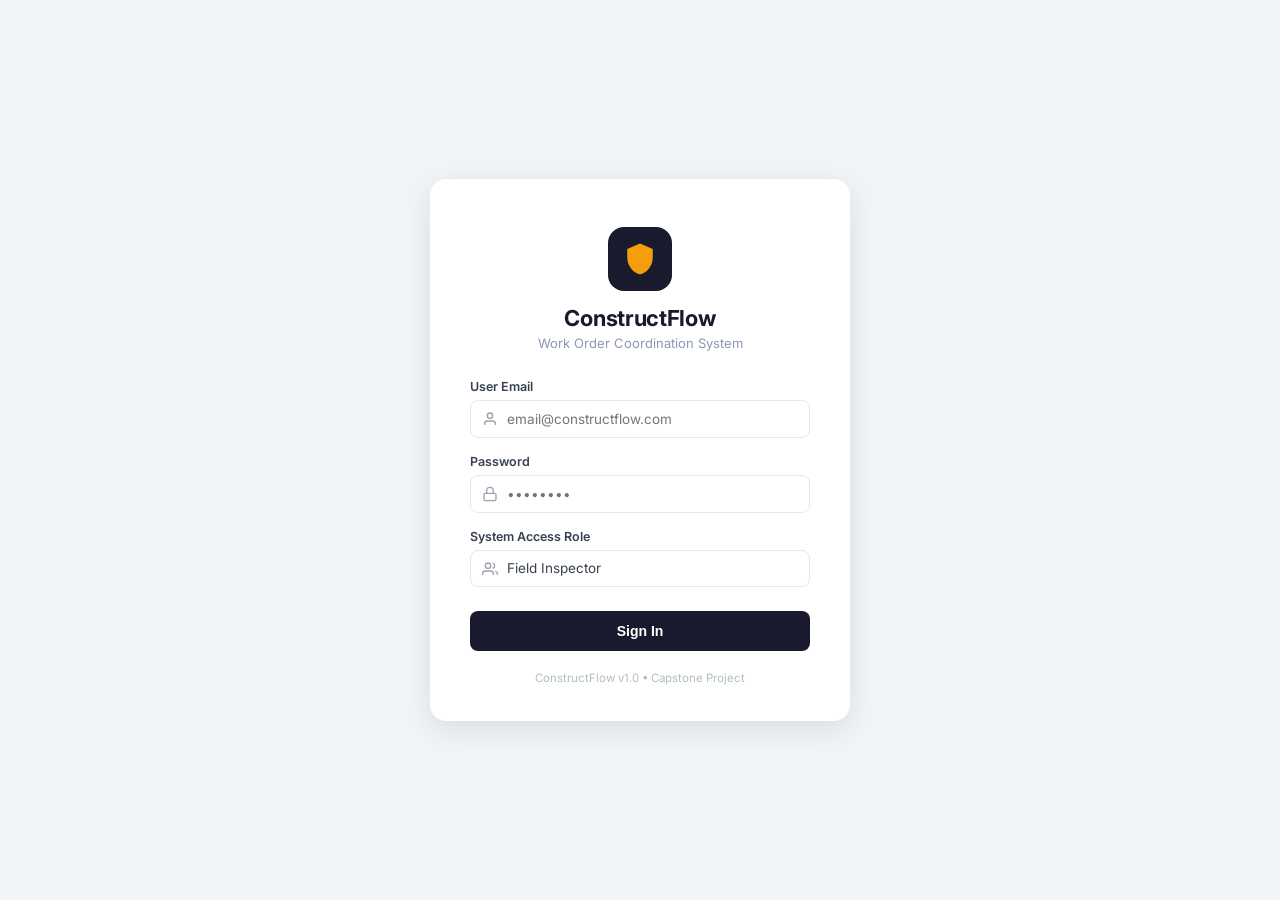
==== index.html @ ab13d6fd "Initial commit" ====
<!DOCTYPE html>
<html lang="en">
<head>
<meta charset="UTF-8"/>
<meta http-equiv="refresh" content="0; url=login.html"/>
<title>ConstructFlow</title>
</head>
<body>
<!-- index.html is kept only as an entry point (for the PWA start_url and
     the http://.../constructflow/ root URL) — the real app now lives in
     login.html, inspector.html, supervisor.html, fieldworker.html and
     admin.html. If the meta-refresh above doesn't fire, use this link: -->
<p><a href="login.html">Continue to ConstructFlow →</a></p>
</body>
</html>
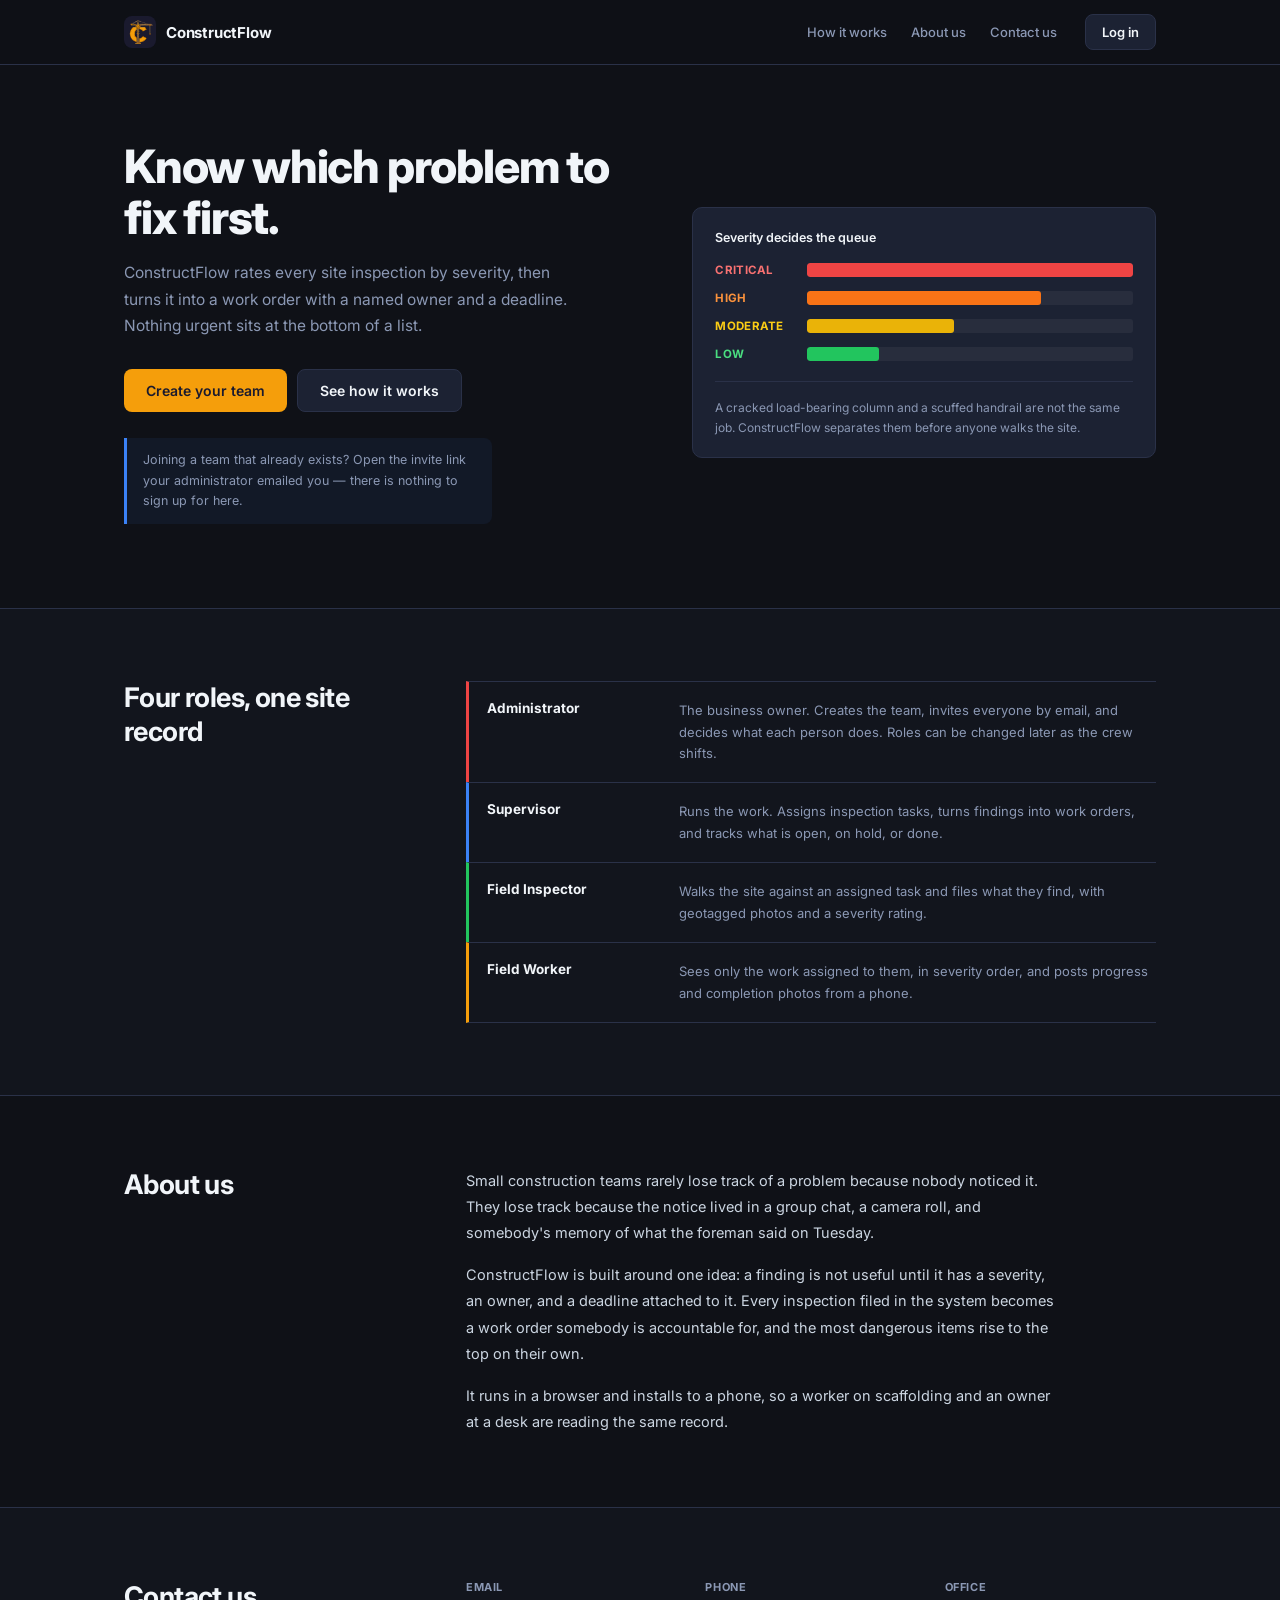
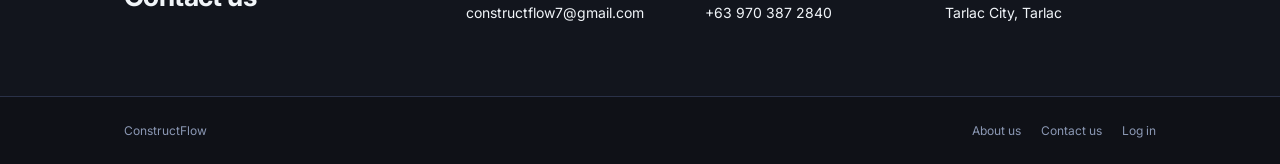
==== commit 0b1f21f8: "added teams, registration with email verification, invite system, security fixes, new landing page a" ====
--- a/index.html
+++ b/index.html
@@ -2,14 +2,302 @@
 <html lang="en">
 <head>
 <meta charset="UTF-8"/>
-<meta http-equiv="refresh" content="0; url=login.html"/>
-<title>ConstructFlow</title>
+<meta name="viewport" content="width=device-width,initial-scale=1.0"/>
+<meta name="theme-color" content="#f59e0b"/>
+<link rel="manifest" href="manifest.json"/>
+<title>ConstructFlow — Severity-Based Inspection &amp; Work Order Coordination</title>
+<meta name="description" content="ConstructFlow rates every site inspection by severity, then turns it into a work order with a named owner and a deadline. Built for small construction teams."/>
+<link href="https://fonts.googleapis.com/css2?family=Inter:wght@300;400;500;600;700;800&display=swap" rel="stylesheet"/>
+<link rel="stylesheet" href="style.css"/>
+<link rel="icon" type="image/x-icon" href="logo/favicon.ico"/>
+<link rel="icon" type="image/png" sizes="96x96" href="logo/favicon-96.png"/>
+<link rel="apple-touch-icon" sizes="180x180" href="logo/apple-touch-icon.png"/>
+
+<style>
+/* ═══════════════════════════════════════════════════════
+   LANDING PAGE
+   ═══════════════════════════════════════════════════════ */
+html,body{height:auto;min-height:100%}
+body.landing{overflow-y:auto;overflow-x:hidden}
+html{-webkit-text-size-adjust:100%}
+
+.lp-wrap{max-width:1080px;margin:0 auto;padding:0 24px}
+
+/* ─── NAV ─── */
+.lp-nav{
+  position:sticky;top:0;z-index:30;
+  background:rgba(15,17,23,.92);backdrop-filter:blur(10px);
+  border-bottom:1px solid var(--border);
+}
+.lp-nav .lp-wrap{display:flex;align-items:center;gap:28px;min-height:64px}
+.lp-brand{display:flex;align-items:center;gap:10px;margin-right:auto;text-decoration:none}
+.lp-brand .logo-badge{width:32px;height:32px}
+.lp-brand span{font-weight:700;font-size:15px;color:var(--text);letter-spacing:-.2px}
+.lp-links{display:flex;align-items:center;gap:24px}
+.lp-links a.lp-link{font-size:13px;font-weight:500;color:var(--muted);text-decoration:none;transition:color .15s}
+.lp-links a.lp-link:hover{color:var(--text)}
+.lp-nav .btn{text-decoration:none}
+
+/* ─── HERO ─── */
+.lp-hero{padding:76px 0 84px}
+.lp-hero .lp-wrap{display:grid;grid-template-columns:1.05fr .95fr;gap:56px;align-items:center}
+.lp-hero h1{
+  font-size:clamp(30px,4.4vw,46px);font-weight:800;color:var(--text);
+  line-height:1.1;letter-spacing:-1.2px;
+}
+.lp-hero .lp-lede{
+  font-size:15.5px;color:var(--muted);line-height:1.7;margin-top:18px;max-width:46ch;
+}
+.lp-cta{display:flex;flex-wrap:wrap;gap:10px;margin-top:30px}
+.lp-cta .btn{padding:12px 22px;font-size:14px;text-decoration:none}
+.lp-note{
+  margin-top:26px;padding:12px 16px;border-left:3px solid var(--blue);
+  background:rgba(59,130,246,.07);border-radius:0 8px 8px 0;
+  font-size:12.5px;color:var(--muted);line-height:1.65;max-width:46ch;
+}
+
+/* ─── SEVERITY LADDER ─── */
+.lp-ladder{background:var(--card);border:1px solid var(--border);border-radius:var(--radius);padding:22px 22px 20px}
+.lp-ladder-title{font-size:12.5px;font-weight:600;color:var(--text);margin-bottom:18px}
+.lp-rung{display:grid;grid-template-columns:78px 1fr;align-items:center;gap:14px;margin-bottom:14px}
+.lp-rung:last-of-type{margin-bottom:0}
+.lp-rung b{font-size:11.5px;font-weight:700;letter-spacing:.3px;text-transform:uppercase}
+.lp-track{height:14px;background:rgba(255,255,255,.05);border-radius:3px;overflow:hidden}
+.lp-fill{height:100%;border-radius:3px;transform-origin:left;animation:lp-grow .85s cubic-bezier(.2,.7,.3,1) both}
+.lp-r1 b{color:#f87171} .lp-r1 .lp-fill{background:var(--red);width:100%;animation-delay:.05s}
+.lp-r2 b{color:#fb923c} .lp-r2 .lp-fill{background:var(--orange);width:72%;animation-delay:.16s}
+.lp-r3 b{color:#facc15} .lp-r3 .lp-fill{background:var(--yellow);width:45%;animation-delay:.27s}
+.lp-r4 b{color:#4ade80} .lp-r4 .lp-fill{background:var(--green);width:22%;animation-delay:.38s}
+@keyframes lp-grow{from{transform:scaleX(0)}to{transform:scaleX(1)}}
+.lp-ladder-note{
+  margin-top:20px;padding-top:16px;border-top:1px solid var(--border);
+  font-size:12px;color:var(--muted);line-height:1.6;
+}
+@media(prefers-reduced-motion:reduce){.lp-fill{animation:none}}
+
+/* ─── SECTIONS ─── */
+.lp-band{padding:72px 0;border-top:1px solid var(--border)}
+.lp-band-alt{background:#12151d}
+.lp-band h2{font-size:clamp(21px,2.8vw,27px);font-weight:700;color:var(--text);letter-spacing:-.6px;line-height:1.25}
+.lp-two{display:grid;grid-template-columns:minmax(0,290px) minmax(0,1fr);gap:52px}
+
+/* ─── ROLES ───*/
+.lp-role{
+  display:grid;grid-template-columns:170px 1fr;gap:22px;
+  padding:18px 0 18px 18px;border-top:1px solid var(--border);border-left:3px solid transparent;
+}
+.lp-role:last-child{border-bottom:1px solid var(--border)}
+.lp-role h3{font-size:13.5px;font-weight:700;color:var(--text)}
+.lp-role p{font-size:13px;color:var(--muted);line-height:1.65;max-width:60ch}
+.lp-role-admin{border-left-color:var(--red)}
+.lp-role-sup{border-left-color:var(--blue)}
+.lp-role-insp{border-left-color:var(--green)}
+.lp-role-work{border-left-color:var(--amber)}
+
+/* ─── ABOUT / CONTACT ─── */
+.lp-prose p{font-size:14.5px;color:var(--label);line-height:1.8;margin-bottom:16px;max-width:66ch}
+.lp-prose p:last-child{margin-bottom:0}
+.lp-contact{display:grid;grid-template-columns:repeat(auto-fit,minmax(200px,1fr));gap:28px}
+.lp-contact h3{font-size:11px;font-weight:700;color:var(--muted);letter-spacing:.6px;text-transform:uppercase;margin-bottom:7px}
+.lp-contact a,.lp-contact p{font-size:14px;color:var(--text);text-decoration:none;line-height:1.65}
+.lp-contact a:hover{color:var(--amber)}
+
+/* ─── FOOTER ─── */
+.lp-foot{border-top:1px solid var(--border);padding:26px 0}
+.lp-foot .lp-wrap{display:flex;flex-wrap:wrap;gap:14px;align-items:center;justify-content:space-between}
+.lp-foot p{font-size:12px;color:var(--muted)}
+.lp-foot nav{display:flex;gap:20px}
+.lp-foot nav a{font-size:12px;color:var(--muted);text-decoration:none}
+.lp-foot nav a:hover{color:var(--text)}
+
+/* ─── RESPONSIVE ─── */
+@media(max-width:880px){
+  .lp-hero .lp-wrap{grid-template-columns:1fr;gap:44px}
+  .lp-two{grid-template-columns:1fr;gap:26px}
+  .lp-role{grid-template-columns:1fr;gap:6px}
+}
+@media(max-width:640px){
+  .lp-wrap{padding:0 18px}
+  .lp-hero{padding:40px 0 52px}
+  .lp-band{padding:50px 0}
+  .lp-nav .lp-wrap{flex-wrap:wrap;gap:10px;padding-top:11px}
+  .lp-links{order:3;width:100%;gap:0;justify-content:space-between;border-top:1px solid var(--border)}
+  .lp-links .lp-link{padding:11px 2px;font-size:12.5px}
+  .lp-cta .btn{width:100%;justify-content:center;padding:13px 20px}
+  .lp-ladder{padding:18px 16px 16px}
+  .lp-rung{grid-template-columns:62px 1fr;gap:11px}
+  .lp-rung b{font-size:10.5px}
+  .lp-role{padding-left:14px}
+  .lp-foot .lp-wrap{flex-direction:column;align-items:flex-start;gap:12px}
+}
+
+@media(max-width:380px){
+  .lp-wrap{padding:0 15px}
+  .lp-links .lp-link{font-size:11.5px}
+  .lp-brand span{font-size:14px}
+}
+</style>
 </head>
-<body>
-<!-- index.html is kept only as an entry point (for the PWA start_url and
-     the http://.../constructflow/ root URL) — the real app now lives in
-     login.html, inspector.html, supervisor.html, fieldworker.html and
-     admin.html. If the meta-refresh above doesn't fire, use this link: -->
-<p><a href="login.html">Continue to ConstructFlow →</a></p>
+<body class="landing">
+
+<!-- ═══ NAV ═══ -->
+<header class="lp-nav">
+  <div class="lp-wrap">
+    <a class="lp-brand" href="#top">
+      <div class="logo-badge"><img src="logo/logo.svg" alt="ConstructFlow"/></div>
+      <span>ConstructFlow</span>
+    </a>
+    <nav class="lp-links">
+      <a class="lp-link" href="#roles">How it works</a>
+      <a class="lp-link" href="#about">About us</a>
+      <a class="lp-link" href="#contact">Contact us</a>
+    </nav>
+    <a class="btn btn-dark" id="lp-auth" href="login.html">Log in</a>
+  </div>
+</header>
+
+<main id="top">
+
+  <!-- ═══ HERO ═══ -->
+  <section class="lp-hero">
+    <div class="lp-wrap">
+      <div>
+        <h1>Know which problem to fix first.</h1>
+        <p class="lp-lede">
+          ConstructFlow rates every site inspection by severity, then turns it into
+          a work order with a named owner and a deadline. Nothing urgent sits at the
+          bottom of a list.
+        </p>
+
+        <div class="lp-cta">
+          <a class="btn btn-amber" href="create-team.html">Create your team</a>
+          <a class="btn btn-dark" href="#roles">See how it works</a>
+        </div>
+        <p class="lp-note">
+          Joining a team that already exists? Open the invite link your
+          administrator emailed you — there is nothing to sign up for here.
+        </p>
+      </div>
+
+      <div class="lp-ladder" aria-label="The four severity levels">
+        <div class="lp-ladder-title">Severity decides the queue</div>
+
+        <div class="lp-rung lp-r1"><b>Critical</b><div class="lp-track"><div class="lp-fill"></div></div></div>
+        <div class="lp-rung lp-r2"><b>High</b><div class="lp-track"><div class="lp-fill"></div></div></div>
+        <div class="lp-rung lp-r3"><b>Moderate</b><div class="lp-track"><div class="lp-fill"></div></div></div>
+        <div class="lp-rung lp-r4"><b>Low</b><div class="lp-track"><div class="lp-fill"></div></div></div>
+
+        <p class="lp-ladder-note">
+          A cracked load-bearing column and a scuffed handrail are not the same job.
+          ConstructFlow separates them before anyone walks the site.
+        </p>
+      </div>
+    </div>
+  </section>
+
+  <!-- ═══ ROLES ═══ -->
+  <section class="lp-band lp-band-alt" id="roles">
+    <div class="lp-wrap lp-two">
+      <div><h2>Four roles, one site record</h2></div>
+      <div>
+        <div class="lp-role lp-role-admin">
+          <h3>Administrator</h3>
+          <p>The business owner. Creates the team, invites everyone by email, and decides what each person does. Roles can be changed later as the crew shifts.</p>
+        </div>
+        <div class="lp-role lp-role-sup">
+          <h3>Supervisor</h3>
+          <p>Runs the work. Assigns inspection tasks, turns findings into work orders, and tracks what is open, on hold, or done.</p>
+        </div>
+        <div class="lp-role lp-role-insp">
+          <h3>Field Inspector</h3>
+          <p>Walks the site against an assigned task and files what they find, with geotagged photos and a severity rating.</p>
+        </div>
+        <div class="lp-role lp-role-work">
+          <h3>Field Worker</h3>
+          <p>Sees only the work assigned to them, in severity order, and posts progress and completion photos from a phone.</p>
+        </div>
+      </div>
+    </div>
+  </section>
+
+  <!-- ═══ ABOUT ═══ -->
+  <section class="lp-band" id="about">
+    <div class="lp-wrap lp-two">
+      <div><h2>About us</h2></div>
+      <div class="lp-prose">
+        <p>
+          Small construction teams rarely lose track of a problem because nobody noticed it.
+          They lose track because the notice lived in a group chat, a camera roll, and
+          somebody's memory of what the foreman said on Tuesday.
+        </p>
+        <p>
+          ConstructFlow is built around one idea: a finding is not useful until it has a
+          severity, an owner, and a deadline attached to it. Every inspection filed in the
+          system becomes a work order somebody is accountable for, and the most dangerous
+          items rise to the top on their own.
+        </p>
+        <p>
+          It runs in a browser and installs to a phone, so a worker on scaffolding and an
+          owner at a desk are reading the same record.
+        </p>
+      </div>
+    </div>
+  </section>
+
+  <!-- ═══ CONTACT ═══ -->
+  <section class="lp-band lp-band-alt" id="contact">
+    <div class="lp-wrap lp-two">
+      <div><h2>Contact us</h2></div>
+      <div>
+        <div class="lp-contact">
+          <div>
+            <h3>Email</h3>
+            <a href="mailto:hello@constructflow.com">constructflow7@gmail.com</a>
+          </div>
+          <div>
+            <h3>Phone</h3>
+            <a href="tel:+639703872840">+63 970 387 2840</a>
+          </div>
+          <div>
+            <h3>Office</h3>
+            <p>Tarlac City, Tarlac</p>
+          </div>
+        </div>
+      </div>
+    </div>
+  </section>
+
+</main>
+
+<footer class="lp-foot">
+  <div class="lp-wrap">
+    <p>ConstructFlow
+    </p>
+    <nav>
+      <a href="#about">About us</a>
+      <a href="#contact">Contact us</a>
+      <a href="login.html">Log in</a>
+    </nav>
+  </div>
+</footer>
+
+<script>
+(async () => {
+  try{
+    const res = await fetch('api/auth.php?action=me', { credentials:'include' });
+    if(!res.ok) return;
+    const data = await res.json();
+    if(data && data.success){
+      const link = document.getElementById('lp-auth');
+      link.href        = 'team.html';
+      link.textContent = 'Go to dashboard';
+      link.className   = 'btn btn-amber';
+    }
+  }catch(e){ /* signed out, or offline */ }
+})();
+
+if('serviceWorker' in navigator) navigator.serviceWorker.register('sw.js').catch(()=>{});
+</script>
+
 </body>
 </html>
--- a/style.css
+++ b/style.css
@@ -0,0 +1,366 @@
+/* ═══════════════════════════════════════════════════════
+   ConstructFlow — Stylesheet
+   Shared across 
+   login.html, 
+   inspector.html, 
+   supervisor.html,
+   fieldworker.html 
+   and admin.html
+   ═══════════════════════════════════════════════════════ */
+
+*,*::before,*::after{box-sizing:border-box;margin:0;padding:0}
+:root{
+  --bg:#0f1117;--sidebar:#161b27;--card:#1c2233;--border:#2a3148;
+  --amber:#f59e0b;--amber-dk:#d97706;--blue:#3b82f6;--green:#22c55e;
+  --red:#ef4444;--orange:#f97316;--yellow:#eab308;
+  --text:#f1f5f9;--muted:#8b98b4;--label:#cbd5e1;
+  --radius:10px;--sidebar-w:230px;
+}
+html,body{height:100%;font-family:'Inter',sans-serif;background:var(--bg);color:var(--text);font-size:14px}
+
+/* SCREENS */
+.screen{display:none;height:100vh}
+.screen.active{display:flex}
+
+/* ═══ LOGIN ═══ */
+#login{background:#f1f4f8;align-items:center;justify-content:center;flex-direction:column}
+.login-box{background:#fff;border-radius:16px;padding:48px 40px 36px;width:100%;max-width:420px;box-shadow:0 8px 32px rgba(0,0,0,.10);display:flex;flex-direction:column;align-items:center}
+.login-icon{width:64px;height:64px;background:#1a1a2e;border-radius:16px;display:flex;align-items:center;justify-content:center;margin-bottom:14px}
+.login-icon svg{width:34px;height:34px}
+.login-title{font-size:22px;font-weight:700;color:#1a1a2e;letter-spacing:-.3px}
+.login-sub{font-size:13px;color:#8b98b4;margin-bottom:28px;margin-top:4px}
+.login-form{width:100%;display:flex;flex-direction:column;gap:16px}
+.login-group label{display:block;font-size:12.5px;font-weight:600;color:#374151;margin-bottom:6px}
+.input-wrap{position:relative}
+.input-wrap svg{position:absolute;left:12px;top:50%;transform:translateY(-50%);width:16px;height:16px;color:#9ca3af;pointer-events:none}
+.input-wrap input,.input-wrap select{width:100%;padding:10px 12px 10px 36px;border:1.5px solid #e5e7eb;border-radius:8px;font-size:13.5px;font-family:'Inter',sans-serif;color:#374151;background:#fff;outline:none;transition:border .2s;-webkit-appearance:none}
+.input-wrap input:focus,.input-wrap select:focus{border-color:#1a1a2e}
+.btn-login{margin-top:8px;padding:12px;background:#1a1a2e;color:#fff;border:none;border-radius:8px;font-size:14px;font-weight:600;cursor:pointer;transition:background .2s;width:100%}
+.btn-login:hover{background:#2d3561}
+.login-footer{margin-top:20px;font-size:11.5px;color:#b0bec5}
+.login-brand{display:flex;flex-direction:column;align-items:center;text-decoration:none;color:inherit}
+.login-brand:hover .login-title{color:var(--amber)}
+.login-home{color:#78909c;text-decoration:none;font-weight:600}
+.login-home:hover{color:var(--amber);text-decoration:underline}
+.login-err{color:#ef4444;font-size:12.5px;text-align:center;display:none;margin-top:-8px}
+
+/* ═══ DASHBOARD LAYOUT ═══ */
+.dash{display:flex;width:100%;height:100vh;overflow:hidden}
+.sidebar{width:var(--sidebar-w);min-width:var(--sidebar-w);background:var(--sidebar);display:flex;flex-direction:column;border-right:1px solid var(--border)}
+.sidebar-logo{padding:18px 16px 14px;display:flex;align-items:center;gap:10px;border-bottom:1px solid var(--border)}
+.logo-badge{width:34px;height:34px;border-radius:8px;background:#1a1a2e;display:flex;align-items:center;justify-content:center;flex-shrink:0;overflow:hidden}
+.logo-badge img{width:26px;height:26px;display:block}.logo-name{font-weight:700;font-size:13.5px;color:var(--text)}
+.sidebar-user{padding:14px 16px;display:flex;align-items:center;gap:10px;border-bottom:1px solid var(--border);cursor:pointer}
+.sidebar-user:hover{background:rgba(255,255,255,.03)}
+.avatar{width:32px;height:32px;border-radius:50%;display:flex;align-items:center;justify-content:center;font-weight:700;font-size:12px;flex-shrink:0}
+.av-amber{background:var(--amber);color:#1a1a2e}
+.av-blue{background:var(--blue);color:#fff}
+.av-green{background:var(--green);color:#fff}
+.av-red{background:var(--red);color:#fff}
+.user-info .uname{font-size:12.5px;font-weight:600;color:var(--text)}
+.user-info .urole{font-size:11px;color:var(--muted);text-transform:uppercase;letter-spacing:.5px}
+.sidebar-nav{flex:1;padding:12px 10px;display:flex;flex-direction:column;gap:2px}
+.nav-label{font-size:10px;color:var(--muted);font-weight:600;letter-spacing:1px;text-transform:uppercase;padding:8px 8px 4px}
+.nav-item{display:flex;align-items:center;gap:10px;padding:9px 10px;border-radius:8px;font-size:13px;font-weight:500;color:var(--muted);cursor:pointer;transition:all .15s}
+.nav-item:hover{background:var(--card);color:var(--text)}
+.nav-item.active{background:var(--amber);color:#1a1a2e;font-weight:600}
+.nav-item svg{width:16px;height:16px;flex-shrink:0}
+.sidebar-signout{padding:12px 10px;border-top:1px solid var(--border)}
+.btn-signout{display:flex;align-items:center;gap:8px;padding:9px 10px;border-radius:8px;width:100%;background:none;border:none;color:var(--muted);font-size:13px;font-weight:500;cursor:pointer;transition:all .15s;font-family:'Inter',sans-serif}
+.btn-signout:hover{background:rgba(239,68,68,.12);color:#ef4444}
+.btn-signout svg{width:16px;height:16px}
+
+/* MAIN */
+.main{flex:1;display:flex;flex-direction:column;overflow:hidden}
+.topbar{padding:14px 24px;display:flex;align-items:center;justify-content:space-between;border-bottom:1px solid var(--border);background:var(--bg);flex-shrink:0;gap:12px}
+.topbar-left{display:flex;align-items:center;gap:10px}
+.topbar-title{font-size:15px;font-weight:600;color:var(--text)}
+.topbar-teamdesc{font-size:11.5px;color:var(--muted);line-height:1.3;margin-top:1px;max-width:340px;overflow:hidden;text-overflow:ellipsis;white-space:nowrap}
+.topbar-user{display:flex;align-items:center;gap:10px;cursor:pointer}
+.topbar-user .uname{font-size:13px;font-weight:500;color:var(--text);text-align:right}
+.topbar-user .uemail{font-size:11px;color:var(--muted);text-align:right}
+.topbar-right{display:flex;align-items:center;gap:14px}
+.icon-btn{background:none;border:none;cursor:pointer;color:var(--muted);padding:6px;border-radius:8px;display:flex;transition:all .15s}
+.icon-btn:hover{background:var(--card);color:var(--text)}
+.icon-btn svg{width:19px;height:19px}
+.menu-wrap{position:relative}
+.menu{
+  display:none;position:absolute;top:calc(100% + 8px);right:0;z-index:50;
+  min-width:170px;background:var(--card);border:1px solid var(--border);
+  border-radius:10px;padding:6px;box-shadow:0 10px 30px rgba(0,0,0,.45);
+}
+.menu.open{display:block}
+.menu-item{
+  display:block;width:100%;text-align:left;background:none;border:none;
+  cursor:pointer;color:var(--text);font-size:13px;font-family:inherit;
+  padding:9px 11px;border-radius:7px;
+}
+.menu-item:hover{background:var(--bg);color:var(--amber)}
+.content{flex:1;overflow-y:auto;padding:24px}
+
+/* VIEW SWITCHER */
+.view{display:none}
+.view.active{display:block}
+
+/* PAGE HEADER */
+.page-header{display:flex;align-items:flex-start;justify-content:space-between;margin-bottom:24px;gap:16px;flex-wrap:wrap}
+.view-header{display:flex;align-items:flex-start;justify-content:space-between;margin-bottom:16px;gap:16px;flex-wrap:wrap}
+.page-header h1{font-size:20px;font-weight:700;color:var(--text);letter-spacing:-.3px}
+.page-header p{font-size:12.5px;color:var(--muted);margin-top:3px}
+.ph-actions{display:flex;gap:8px;flex-wrap:wrap}
+
+/* BUTTONS */
+.btn{display:inline-flex;align-items:center;gap:6px;padding:9px 16px;border-radius:8px;border:none;font-size:13px;font-weight:600;cursor:pointer;transition:all .15s;font-family:'Inter',sans-serif}
+.btn svg{width:15px;height:15px;flex-shrink:0}
+.btn-amber{background:var(--amber);color:#1a1a2e}
+.btn-amber:hover{background:var(--amber-dk)}
+.btn-dark{background:var(--card);color:var(--text);border:1px solid var(--border)}
+.btn-dark:hover{background:var(--border)}
+.btn-danger{background:rgba(239,68,68,.12);color:#f87171;border:1px solid rgba(239,68,68,.2)}
+.btn-danger:hover{background:rgba(239,68,68,.2)}
+.btn-sm{padding:6px 12px;font-size:12px}
+
+/* STATS */
+.stats-grid{display:grid;grid-template-columns:repeat(auto-fit,minmax(160px,1fr));gap:14px;margin-bottom:24px}
+.stat-card{background:var(--card);border:1px solid var(--border);border-radius:var(--radius);padding:16px 18px}
+.stat-label{font-size:10.5px;color:var(--muted);font-weight:600;text-transform:uppercase;letter-spacing:.6px;margin-bottom:8px}
+.stat-value{font-size:28px;font-weight:700;color:var(--text);letter-spacing:-1px;line-height:1}
+.stat-value.amber{color:var(--amber)}
+.stat-value.green{color:var(--green)}
+.stat-value.red{color:var(--red)}
+.stat-value.blue{color:var(--blue)}
+
+/* SECTION */
+.section-header{display:flex;align-items:center;justify-content:space-between;margin-bottom:14px}
+.section-title{font-size:14px;font-weight:600;color:var(--text);display:flex;align-items:center;gap:8px}
+.section-title svg{width:15px;height:15px;color:var(--amber)}
+
+/* TABLE */
+.table-wrap{background:var(--card);border:1px solid var(--border);border-radius:var(--radius);overflow:auto}
+table{width:100%;border-collapse:collapse;min-width:600px}
+thead th{padding:10px 14px;text-align:left;font-size:10.5px;font-weight:600;color:var(--muted);text-transform:uppercase;letter-spacing:.5px;border-bottom:1px solid var(--border);white-space:nowrap}
+tbody tr{border-bottom:1px solid var(--border);transition:background .1s}
+tbody tr:last-child{border-bottom:none}
+tbody tr:hover{background:rgba(255,255,255,.02)}
+tbody td{padding:11px 14px;font-size:13px;color:var(--label)}
+td.id{color:var(--muted);font-size:12px;font-weight:500}
+td.issue{font-weight:500;color:var(--text)}
+
+/* BADGES */
+.badge{display:inline-block;padding:3px 9px;border-radius:20px;font-size:10.5px;font-weight:700;text-transform:uppercase;letter-spacing:.4px;white-space:nowrap}
+.badge-critical{background:rgba(239,68,68,.15);color:#f87171}
+.badge-high{background:rgba(249,115,22,.15);color:#fb923c}
+.badge-moderate{background:rgba(234,179,8,.15);color:#facc15}
+.badge-low{background:rgba(34,197,94,.15);color:#4ade80}
+.badge-pending{background:rgba(139,152,180,.12);color:var(--muted)}
+.badge-assigned{background:rgba(59,130,246,.12);color:#60a5fa}
+.badge-inprogress{background:rgba(245,158,11,.12);color:var(--amber)}
+.badge-completed{background:rgba(34,197,94,.12);color:#4ade80}
+
+.status{display:flex;align-items:center;gap:5px;font-size:12.5px;font-weight:500;white-space:nowrap}
+.dot{width:7px;height:7px;border-radius:50%;flex-shrink:0}
+.dot-green{background:var(--green)}
+.dot-amber{background:var(--amber)}
+.dot-blue{background:var(--blue)}
+.action-link{color:var(--amber);font-size:12px;font-weight:600;cursor:pointer;text-transform:uppercase;letter-spacing:.3px;background:none;border:none;font-family:'Inter',sans-serif;padding:0}
+.action-link:hover{text-decoration:underline}
+
+/* TWO-COL */
+.two-col{display:grid;grid-template-columns:1fr 320px;gap:16px}
+
+/* DARK CARD */
+
+/* REPORT CARD (supervisor) */
+.report-card{background:var(--card);border:1px solid var(--border);border-radius:var(--radius);padding:16px 18px;margin-bottom:12px}
+.report-card-top{display:flex;align-items:center;justify-content:space-between;margin-bottom:8px}
+.report-card-meta{display:flex;align-items:center;gap:8px}
+.report-card h4{font-size:14px;font-weight:700;color:var(--text);margin:8px 0 6px;letter-spacing:-.1px}
+.report-card p{font-size:12.5px;color:var(--muted);line-height:1.5}
+.report-card-footer{display:flex;align-items:center;justify-content:space-between;margin-top:12px;flex-wrap:wrap;gap:8px}
+.report-card-loc{display:flex;align-items:center;gap:5px;font-size:12px;color:var(--muted)}
+.report-card-loc svg{width:13px;height:13px}
+.report-time{font-size:11.5px;color:var(--muted)}
+.btn-assign{display:inline-flex;align-items:center;gap:5px;padding:6px 14px;border-radius:6px;background:rgba(245,158,11,.1);color:var(--amber);border:1px solid rgba(245,158,11,.25);font-size:12px;font-weight:600;cursor:pointer;transition:all .15s;font-family:'Inter',sans-serif}
+.btn-assign:hover{background:rgba(245,158,11,.2)}
+.btn-assign:disabled{opacity:.4;cursor:not-allowed}
+
+/* WIDGET */
+.widget{background:var(--card);border:1px solid var(--border);border-radius:var(--radius);padding:16px 18px;margin-bottom:14px}
+.widget-header{display:flex;align-items:center;justify-content:space-between;margin-bottom:14px}
+.widget-title{font-size:13px;font-weight:600;color:var(--text)}
+.wo-list{display:flex;flex-direction:column;gap:8px}
+.wo-row{display:flex;align-items:center;justify-content:space-between;font-size:13px;color:var(--label)}
+.wo-row .count{font-weight:700;color:var(--text)}
+
+/* QUEUE CARD (field worker) */
+.queue-card{background:var(--card);border:1px solid var(--border);border-radius:var(--radius);padding:16px 18px;margin-bottom:10px;border-left:3px solid var(--amber)}
+.queue-card.done{border-left-color:var(--green);opacity:.8}
+.queue-card-top{display:flex;align-items:center;gap:8px;margin-bottom:8px}
+.queue-card h4{font-size:13.5px;font-weight:700;color:var(--text);margin:6px 0 4px}
+.queue-card p{font-size:12.5px;color:var(--muted)}
+.queue-card-foot{display:flex;align-items:center;justify-content:space-between;margin-top:12px;flex-wrap:wrap;gap:8px}
+
+/* TASK PANEL */
+
+/* ADMIN */
+.chip{display:inline-block;padding:3px 9px;border-radius:4px;font-size:10.5px;font-weight:700;letter-spacing:.3px;line-height:1.5;white-space:nowrap}
+.chip-admin{background:rgba(239,68,68,.12);color:#f87171}
+.chip-sup{background:rgba(59,130,246,.12);color:#60a5fa}
+.chip-insp{background:rgba(34,197,94,.12);color:#4ade80}
+.chip-worker{background:rgba(234,179,8,.12);color:#facc15}
+.event-row{padding:10px 0;border-bottom:1px solid var(--border);display:flex;justify-content:space-between}
+.event-row:last-child{border-bottom:none}
+.event-name{font-size:13px;font-weight:600;color:var(--text)}
+.event-by{font-size:11.5px;color:var(--muted)}
+.event-time{font-size:11.5px;color:var(--muted);white-space:nowrap}
+
+/* FILTER BUTTONS */
+.reports-filter{display:flex;gap:8px;flex-wrap:wrap;margin-bottom:16px}
+.filter-btn{padding:6px 14px;border-radius:20px;border:1px solid var(--border);background:var(--card);color:var(--muted);font-size:12px;font-weight:500;cursor:pointer;transition:all .15s;font-family:'Inter',sans-serif}
+.filter-btn:hover{color:var(--text)}
+.filter-btn.active{background:var(--amber);color:#1a1a2e;border-color:var(--amber);font-weight:600}
+
+/* NOTICE BOX*/
+.notice-box{
+  background:rgba(245,158,11,.10);
+  border:1px solid rgba(245,158,11,.28);
+  border-radius:8px;padding:11px 14px;margin-bottom:14px;
+  font-size:12.5px;line-height:1.55;color:#fcd34d;
+}
+
+/* EMPTY STATE */
+.empty-state{padding:48px 24px;text-align:center;color:var(--muted)}
+.empty-state svg{width:40px;height:40px;margin-bottom:12px;opacity:.4}
+.empty-state p{font-size:13px}
+
+/* ═══ OVERLAY / MODAL ═══ */
+.overlay{display:none;position:fixed;inset:0;background:rgba(0,0,0,.65);z-index:400;align-items:center;justify-content:center;padding:20px}
+.overlay.open{display:flex}
+.modal{background:var(--card);border:1px solid var(--border);border-radius:14px;width:100%;max-width:520px;max-height:90vh;display:flex;flex-direction:column;overflow:hidden}
+.modal-lg{max-width:680px}
+.modal-sm{max-width:400px}
+.modal-header{padding:20px 24px 16px;border-bottom:1px solid var(--border);display:flex;align-items:center;justify-content:space-between;flex-shrink:0}
+.modal-header h2{font-size:16px;font-weight:700;color:var(--text)}
+.modal-header p{font-size:12px;color:var(--muted);margin-top:3px}
+.btn-close{background:none;border:none;color:var(--muted);cursor:pointer;padding:4px;border-radius:6px;line-height:1;font-size:20px}
+.btn-close:hover{color:var(--text);background:var(--border)}
+.modal-body{padding:24px;overflow-y:auto;flex:1}
+.modal-footer{padding:16px 24px;border-top:1px solid var(--border);display:flex;gap:10px;justify-content:flex-end;flex-shrink:0}
+
+/* FORM */
+.form-group{margin-bottom:18px}
+.form-group label{display:block;font-size:12.5px;font-weight:600;color:var(--label);margin-bottom:7px}
+.form-group label span{color:var(--red)}
+.form-control{width:100%;padding:10px 14px;background:var(--bg);border:1.5px solid var(--border);border-radius:8px;color:var(--text);font-size:13.5px;font-family:'Inter',sans-serif;outline:none;transition:border .2s}
+.form-control:focus{border-color:var(--amber)}
+.form-control::placeholder{color:var(--muted)}
+textarea.form-control{resize:vertical;min-height:90px}
+select.form-control{-webkit-appearance:none;cursor:pointer}
+.form-row{display:grid;grid-template-columns:1fr 1fr;gap:14px}
+.form-hint{font-size:11.5px;color:var(--muted);margin-top:5px}
+.gps-row{display:flex;gap:8px;align-items:flex-end}
+.gps-row .form-control{flex:1}
+.photo-upload{border:2px dashed var(--border);border-radius:8px;padding:20px;text-align:center;cursor:pointer;transition:border .2s;position:relative}
+.photo-upload:hover{border-color:var(--amber)}
+.photo-upload input{position:absolute;inset:0;opacity:0;cursor:pointer;width:100%;height:100%}
+.photo-upload svg{width:28px;height:28px;color:var(--muted);margin-bottom:8px}
+.photo-upload p{font-size:12.5px;color:var(--muted)}
+.photo-preview{display:flex;gap:8px;flex-wrap:wrap;margin-top:10px}
+.photo-preview img{width:64px;height:64px;border-radius:6px;object-fit:cover;border:1px solid var(--border)}
+.photo-thumb-wrap{position:relative;display:inline-block}
+.photo-thumb-wrap img{width:64px;height:64px;border-radius:6px;object-fit:cover;border:1px solid var(--border);display:block;cursor:pointer}
+.photo-thumb-wrap button{position:absolute;top:-6px;right:-6px;width:18px;height:18px;border-radius:50%;background:var(--red);color:#fff;border:none;cursor:pointer;font-size:12px;line-height:1;display:flex;align-items:center;justify-content:center;padding:0}
+
+.photo-view-thumb{width:64px;height:64px;border-radius:6px;object-fit:cover;border:1px solid var(--border);cursor:pointer;transition:opacity .15s}
+.photo-view-thumb:hover{opacity:.8}
+
+.lightbox-overlay{display:none;position:fixed;inset:0;background:rgba(0,0,0,.9);z-index:500;align-items:center;justify-content:center}
+.lightbox-overlay.open{display:flex}
+.lightbox-close{position:absolute;top:16px;right:20px;width:36px;height:36px;border-radius:50%;background:rgba(255,255,255,.1);color:#fff;border:none;cursor:pointer;font-size:20px;display:flex;align-items:center;justify-content:center;z-index:2}
+.lightbox-counter{position:absolute;top:22px;left:20px;color:#fff;font-size:13px;font-weight:600;background:rgba(255,255,255,.1);padding:4px 10px;border-radius:12px}
+.lightbox-track{display:flex;width:100%;height:100%;transition:transform .3s ease;touch-action:pan-y}
+.lightbox-slide{flex:0 0 100%;display:flex;align-items:center;justify-content:center;padding:0 60px}
+.lightbox-slide img{max-width:100%;max-height:85vh;border-radius:8px;object-fit:contain;user-select:none;-webkit-user-drag:none}
+.lightbox-arrow{position:absolute;top:50%;transform:translateY(-50%);width:44px;height:44px;border-radius:50%;background:rgba(255,255,255,.12);color:#fff;border:none;cursor:pointer;font-size:20px;display:flex;align-items:center;justify-content:center;z-index:2}
+.lightbox-arrow:hover{background:rgba(255,255,255,.22)}
+.lightbox-arrow.prev{left:16px}
+.lightbox-arrow.next{right:16px}
+
+@media(max-width:640px){
+  .lightbox-slide{padding:0 12px}
+  .lightbox-arrow{width:38px;height:38px}
+}
+
+@media(min-width:641px) and (max-width:1024px){
+  .sidebar{width:210px;min-width:210px}
+  .content{padding:18px}
+  .two-col{grid-template-columns:1fr}
+  .stats-grid{grid-template-columns:repeat(2,1fr)}
+  .topbar{padding:12px 18px}
+  .topbar-teamdesc{max-width:180px}
+  .topbar-user .uemail{display:none}
+}
+.detail-row{display:flex;justify-content:space-between;align-items:flex-start;padding:10px 0;border-bottom:1px solid var(--border)}
+.detail-row:last-child{border-bottom:none}
+.detail-label{font-size:12px;color:var(--muted);font-weight:500;flex-shrink:0;width:130px}
+.detail-value{font-size:13px;color:var(--text);font-weight:500;text-align:right;flex:1}
+
+/* TOAST */
+.toast-container{position:fixed;bottom:24px;right:24px;z-index:999;display:flex;flex-direction:column;gap:8px}
+.toast{display:flex;align-items:center;gap:10px;padding:12px 16px;border-radius:10px;font-size:13px;font-weight:500;color:#fff;min-width:280px;box-shadow:0 4px 16px rgba(0,0,0,.3);animation:slideIn .25s ease;border:1px solid rgba(255,255,255,.1)}
+.toast-success{background:#166534}
+.toast-error{background:#7f1d1d}
+.toast-info{background:#1e3a5f}
+.toast svg{width:16px;height:16px;flex-shrink:0}
+@keyframes slideIn{from{transform:translateX(40px);opacity:0}to{transform:translateX(0);opacity:1}}
+
+/* HAMBURGER */
+.hamburger{display:none;background:none;border:none;cursor:pointer;padding:4px;color:var(--text)}
+.hamburger svg{width:22px;height:22px}
+.sidebar-overlay{display:none;position:fixed;inset:0;background:rgba(0,0,0,.55);z-index:299}
+.sidebar-overlay.open{display:block}
+
+/* MOBILE */
+.mobile-card-list{display:none}
+.m-card{background:var(--card);border:1px solid var(--border);border-radius:var(--radius);padding:14px 16px;margin-bottom:10px}
+.m-card-top{display:flex;justify-content:space-between;align-items:flex-start;margin-bottom:8px}
+.m-card-title{font-size:13.5px;font-weight:600;color:var(--text)}
+.m-card-id{font-size:11.5px;color:var(--muted);font-weight:500;margin-top:2px}
+.m-card-loc{font-size:12px;color:var(--muted);margin-bottom:10px}
+.m-card-footer{display:flex;justify-content:space-between;align-items:center;flex-wrap:wrap;gap:8px}
+
+@media(max-width:640px){
+  #login{align-items:stretch;justify-content:stretch;padding:0;background:#fff}
+  .login-box{max-width:100%;width:100%;min-height:100vh;border-radius:0;padding:48px 28px 40px;justify-content:center;box-shadow:none}
+  .hamburger{display:flex;align-items:center;justify-content:center}
+  .sidebar{position:fixed;left:-100%;top:0;bottom:0;z-index:300;width:260px;min-width:0;transition:left .25s ease;box-shadow:4px 0 24px rgba(0,0,0,.4)}
+  .sidebar.open{left:0}
+  .sidebar-overlay.open{display:block}
+  .topbar-user .uname,.topbar-user .uemail{display:none}
+  .topbar{padding:12px 16px}
+  .content{padding:16px}
+  .stats-grid{grid-template-columns:repeat(2,1fr);gap:10px}
+  .stat-value{font-size:22px}
+  .page-header{flex-direction:column;align-items:flex-start;gap:10px;margin-bottom:18px}
+  .ph-actions{width:100%}
+  .table-wrap table{display:none}
+  .mobile-card-list{display:block}
+  .two-col{grid-template-columns:1fr}
+  .overlay{padding:0;align-items:flex-end}
+  .modal,.modal-sm,.modal-lg{max-width:100%;width:100%;border-radius:18px 18px 0 0;max-height:92vh}
+  .modal-body{padding:16px}
+  .modal-header{padding:16px 16px 12px}
+  .modal-footer{padding:12px 16px;gap:8px}
+  .modal-footer .btn{flex:1;justify-content:center}
+  .form-row{grid-template-columns:1fr}
+  .reports-filter{gap:6px}
+  .filter-btn{padding:5px 10px;font-size:11.5px}
+  .toast-container{bottom:16px;right:12px;left:12px}
+  .toast{min-width:0;width:100%}
+}
+@media(min-width:641px){
+  .mobile-card-list{display:none!important}
+  .table-wrap table{display:table!important}
+  .sidebar{position:relative;left:0!important}
+  .hamburger{display:none!important}
+}
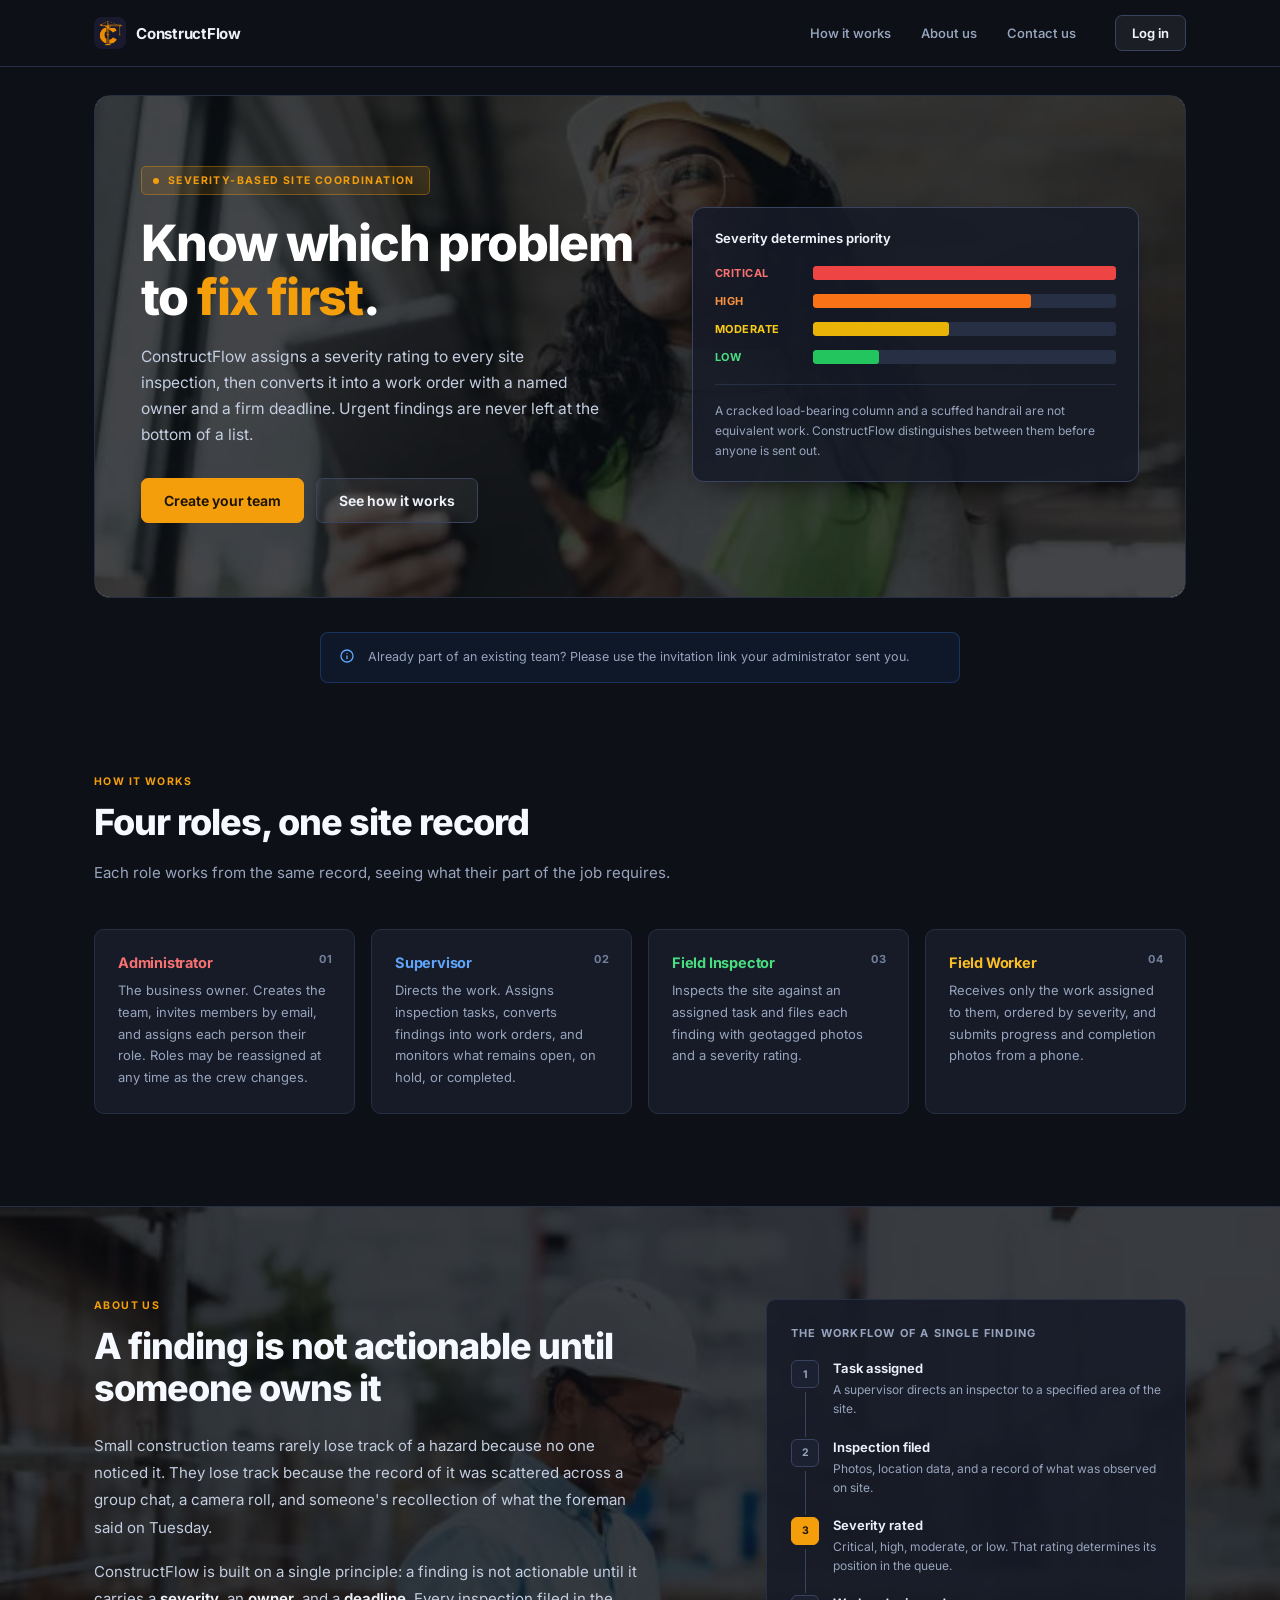
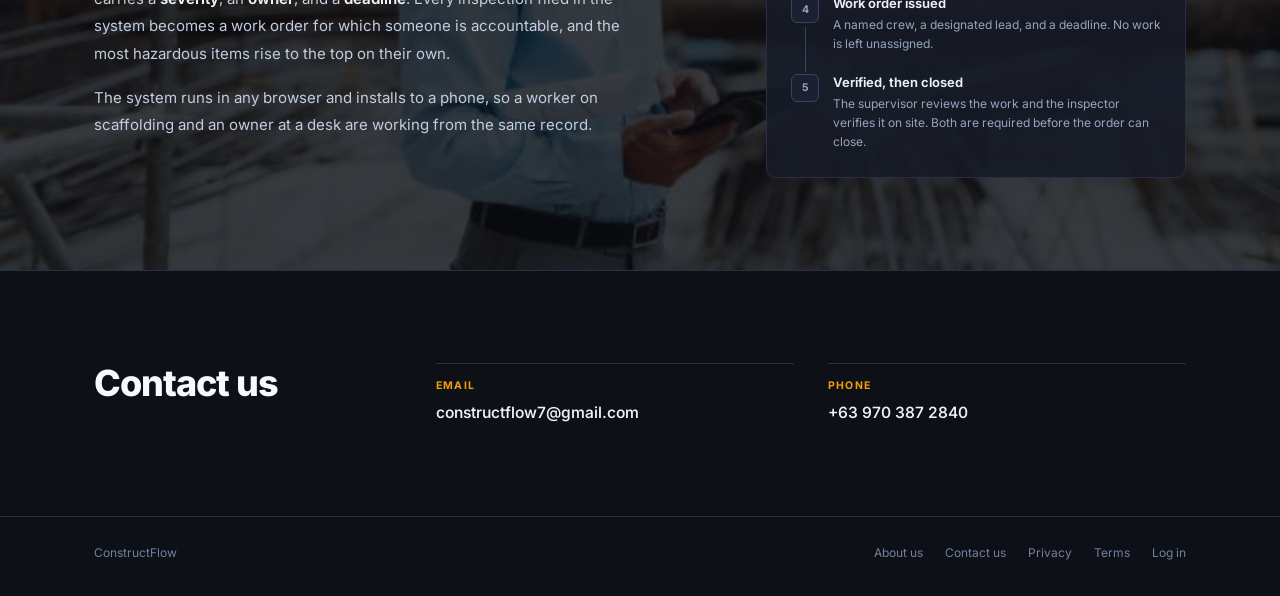
==== commit 95cf679c: "Redesign dashboards and fix system check issues" ====
--- a/index.html
+++ b/index.html
@@ -6,134 +6,333 @@
 <meta name="theme-color" content="#f59e0b"/>
 <link rel="manifest" href="manifest.json"/>
 <title>ConstructFlow — Severity-Based Inspection &amp; Work Order Coordination</title>
-<meta name="description" content="ConstructFlow rates every site inspection by severity, then turns it into a work order with a named owner and a deadline. Built for small construction teams."/>
-<link href="https://fonts.googleapis.com/css2?family=Inter:wght@300;400;500;600;700;800&display=swap" rel="stylesheet"/>
+<meta name="description" content="ConstructFlow assigns a severity rating to every site inspection, then converts it into a work order with a named owner and a firm deadline. Built for small construction teams."/>
 <link rel="stylesheet" href="style.css"/>
 <link rel="icon" type="image/x-icon" href="logo/favicon.ico"/>
 <link rel="icon" type="image/png" sizes="96x96" href="logo/favicon-96.png"/>
 <link rel="apple-touch-icon" sizes="180x180" href="logo/apple-touch-icon.png"/>
+<link rel="preload" as="image" href="img/hero-inspector.webp"/>
 
 <style>
 /* ═══════════════════════════════════════════════════════
    LANDING PAGE
+   Flat surfaces throughout. Every colour here is a single
+   solid value: no gradient fills, no inset top highlights,
+   no blurred glows. Depth comes from three things only —
+   a solid border, a flat drop shadow, and the photographs.
    ═══════════════════════════════════════════════════════ */
-html,body{height:auto;min-height:100%}
-body.landing{overflow-y:auto;overflow-x:hidden}
-html{-webkit-text-size-adjust:100%}
-
-.lp-wrap{max-width:1080px;margin:0 auto;padding:0 24px}
+.landing{
+  --lp-bg:#0d1016;
+  --lp-surf:#161b27;        /* every card, one flat value */
+  --lp-surf-2:#1b2130;      /* one step lighter, for bars and headers */
+  --lp-line:#272f44;
+  --lp-line-lit:#39435f;
+  --lp-dim:#97a4bd;
+  --lp-dim-2:#73819c;
+  --lp-acc:#f59e0b;
+  --lp-acc-dk:#d97706;
+  --lp-ink:#1b1302;         /* text that sits on amber */
+  --lp-sh:0 14px 30px -16px rgba(0,0,0,.8);
+}
+
+/* style.css pins html and body to the viewport height for the
+   dashboard shell. A scrolling document needs that released. */
+html{height:auto;background:var(--lp-bg);-webkit-text-size-adjust:100%}
+body.landing{
+  height:auto;min-height:100%;
+  background:var(--lp-bg);
+  overflow-x:hidden;color:#eef2f8;
+}
+
+.lp-wrap{max-width:1140px;margin:0 auto;padding:0 24px}
 
 /* ─── NAV ─── */
 .lp-nav{
-  position:sticky;top:0;z-index:30;
-  background:rgba(15,17,23,.92);backdrop-filter:blur(10px);
-  border-bottom:1px solid var(--border);
-}
-.lp-nav .lp-wrap{display:flex;align-items:center;gap:28px;min-height:64px}
+  position:sticky;top:0;z-index:40;
+  background:var(--lp-bg);
+  border-bottom:1px solid var(--lp-line);
+}
+.lp-nav .lp-wrap{display:flex;align-items:center;gap:26px;min-height:66px}
 .lp-brand{display:flex;align-items:center;gap:10px;margin-right:auto;text-decoration:none}
-.lp-brand .logo-badge{width:32px;height:32px}
-.lp-brand span{font-weight:700;font-size:15px;color:var(--text);letter-spacing:-.2px}
-.lp-links{display:flex;align-items:center;gap:24px}
-.lp-links a.lp-link{font-size:13px;font-weight:500;color:var(--muted);text-decoration:none;transition:color .15s}
-.lp-links a.lp-link:hover{color:var(--text)}
-.lp-nav .btn{text-decoration:none}
+.lp-brand .logo-badge{width:32px;height:32px;border-radius:8px}
+.lp-brand span{font-weight:700;font-size:15px;color:#eef2f8;letter-spacing:-.25px}
+.lp-links{display:flex;align-items:center;gap:4px}
+.lp-links a.lp-link{
+  font-size:13px;font-weight:550;color:var(--lp-dim);text-decoration:none;
+  padding:8px 13px;border-radius:6px;transition:color .15s,background .15s;
+}
+.lp-links a.lp-link:hover{color:#eef2f8;background:var(--lp-surf-2)}
+
+/* ─── BUTTONS ─── */
+/* Plain flat rectangles. No arrow block, no inner highlight — the fill
+   and the border are the whole treatment. */
+.lp-btn{
+  display:inline-flex;align-items:center;justify-content:center;
+  padding:13px 22px;border-radius:7px;
+  font-size:14px;font-weight:650;text-decoration:none;white-space:nowrap;
+  font-family:'Inter',sans-serif;cursor:pointer;
+  border:1px solid transparent;
+  transition:background .15s,border-color .15s;
+}
+.lp-btn-accent{background:var(--lp-acc);color:var(--lp-ink);border-color:var(--lp-acc)}
+.lp-btn-accent:hover{background:var(--lp-acc-dk);border-color:var(--lp-acc-dk)}
+.lp-btn-ghost{background:rgba(255,255,255,.06);color:#eef2f8;border-color:var(--lp-line-lit)}
+.lp-btn-ghost:hover{background:rgba(255,255,255,.1);border-color:#4a5572}
+.lp-btn-sm{padding:9px 16px;font-size:13px}
 
 /* ─── HERO ─── */
-.lp-hero{padding:76px 0 84px}
-.lp-hero .lp-wrap{display:grid;grid-template-columns:1.05fr .95fr;gap:56px;align-items:center}
-.lp-hero h1{
-  font-size:clamp(30px,4.4vw,46px);font-weight:800;color:var(--text);
-  line-height:1.1;letter-spacing:-1.2px;
-}
-.lp-hero .lp-lede{
-  font-size:15.5px;color:var(--muted);line-height:1.7;margin-top:18px;max-width:46ch;
-}
-.lp-cta{display:flex;flex-wrap:wrap;gap:10px;margin-top:30px}
-.lp-cta .btn{padding:12px 22px;font-size:14px;text-decoration:none}
+/* One rounded panel carrying the site photograph, with the copy on the
+   left and the severity ladder on the right. The scrim over the photo is
+   a single flat colour, not a fade. */
+.lp-hero{padding:28px 0 0}
+.lp-stage{
+  position:relative;border-radius:16px;overflow:hidden;
+  border:1px solid var(--lp-line);
+  background:#0a0d12 url("img/hero-inspector.webp") no-repeat center;
+  /* Covers the whole panel so there is no seam where the photo stops.
+     The supplied file is 612x408, so this scales it about 1.8x; the flat
+     scrim below carries most of that. Drop a wider copy in at the same
+     path and this needs no change. */
+  background-size:cover;
+}
+.lp-stage::before{
+  content:'';position:absolute;inset:0;
+  background:rgba(9,12,17,.74);
+}
+.lp-stage-in{
+  position:relative;
+  display:grid;grid-template-columns:minmax(0,1.06fr) minmax(0,.94fr);
+  gap:46px;align-items:center;
+  padding:70px 46px 74px;
+}
+
+.lp-badge{
+  display:inline-flex;align-items:center;gap:9px;
+  padding:7px 14px 7px 11px;border-radius:5px;
+  background:rgba(245,158,11,.12);border:1px solid rgba(245,158,11,.34);
+  color:var(--lp-acc);
+  font-size:10.5px;font-weight:700;letter-spacing:1.4px;text-transform:uppercase;
+}
+.lp-badge i{width:6px;height:6px;border-radius:50%;background:var(--lp-acc)}
+
+.lp-stage h1{
+  font-size:clamp(31px,4.3vw,50px);font-weight:800;color:#fff;
+  line-height:1.07;letter-spacing:-1.6px;margin:22px 0 0;
+}
+.lp-accent{color:var(--lp-acc)}
+.lp-lede{
+  font-size:15.5px;color:#c4cee0;line-height:1.68;
+  margin:20px 0 0;max-width:46ch;
+}
+.lp-cta{display:flex;flex-wrap:wrap;gap:12px;margin-top:30px}
+
+/* ─── SEVERITY LADDER ─── */
+/* The one idea the whole product rests on, stated as four bars: the
+   queue is ordered by how dangerous the finding is, not by when it
+   was filed. */
+.lp-ladder{
+  /* --lp-surf at 88%, so the photograph reads faintly through the card
+     instead of the card sitting on it as a solid block. 88% and not less:
+     measured against the brightest part of the scrimmed photo behind it,
+     the dimmest text here still holds 6.5:1. */
+  background:rgba(22,27,39,.88);
+  border:1px solid var(--lp-line-lit);
+  border-radius:12px;
+  padding:22px 22px 20px;
+  box-shadow:var(--lp-sh);
+}
+.lp-ladder-title{font-size:13px;font-weight:650;color:#eef2f8;margin-bottom:20px}
+.lp-rung{display:grid;grid-template-columns:84px 1fr;align-items:center;gap:14px;margin-bottom:14px}
+.lp-rung:last-of-type{margin-bottom:0}
+.lp-rung b{font-size:11px;font-weight:700;letter-spacing:.5px;text-transform:uppercase}
+.lp-track{height:14px;background:var(--lp-line);border-radius:3px;overflow:hidden}
+.lp-fill{height:100%;border-radius:3px}
+.lp-r1 b{color:#f87171} .lp-r1 .lp-fill{background:#ef4444;width:100%}
+.lp-r2 b{color:#fb923c} .lp-r2 .lp-fill{background:#f97316;width:72%}
+.lp-r3 b{color:#facc15} .lp-r3 .lp-fill{background:#eab308;width:45%}
+.lp-r4 b{color:#4ade80} .lp-r4 .lp-fill{background:#22c55e;width:22%}
+.lp-ladder-note{
+  margin-top:20px;padding-top:16px;border-top:1px solid var(--lp-line);
+  font-size:12px;color:var(--lp-dim);line-height:1.65;
+}
+
+/* ─── INVITE NOTE ─── */
 .lp-note{
-  margin-top:26px;padding:12px 16px;border-left:3px solid var(--blue);
-  background:rgba(59,130,246,.07);border-radius:0 8px 8px 0;
-  font-size:12.5px;color:var(--muted);line-height:1.65;max-width:46ch;
-}
-
-/* ─── SEVERITY LADDER ─── */
-.lp-ladder{background:var(--card);border:1px solid var(--border);border-radius:var(--radius);padding:22px 22px 20px}
-.lp-ladder-title{font-size:12.5px;font-weight:600;color:var(--text);margin-bottom:18px}
-.lp-rung{display:grid;grid-template-columns:78px 1fr;align-items:center;gap:14px;margin-bottom:14px}
-.lp-rung:last-of-type{margin-bottom:0}
-.lp-rung b{font-size:11.5px;font-weight:700;letter-spacing:.3px;text-transform:uppercase}
-.lp-track{height:14px;background:rgba(255,255,255,.05);border-radius:3px;overflow:hidden}
-.lp-fill{height:100%;border-radius:3px;transform-origin:left;animation:lp-grow .85s cubic-bezier(.2,.7,.3,1) both}
-.lp-r1 b{color:#f87171} .lp-r1 .lp-fill{background:var(--red);width:100%;animation-delay:.05s}
-.lp-r2 b{color:#fb923c} .lp-r2 .lp-fill{background:var(--orange);width:72%;animation-delay:.16s}
-.lp-r3 b{color:#facc15} .lp-r3 .lp-fill{background:var(--yellow);width:45%;animation-delay:.27s}
-.lp-r4 b{color:#4ade80} .lp-r4 .lp-fill{background:var(--green);width:22%;animation-delay:.38s}
-@keyframes lp-grow{from{transform:scaleX(0)}to{transform:scaleX(1)}}
-.lp-ladder-note{
-  margin-top:20px;padding-top:16px;border-top:1px solid var(--border);
-  font-size:12px;color:var(--muted);line-height:1.6;
-}
-@media(prefers-reduced-motion:reduce){.lp-fill{animation:none}}
+  display:flex;gap:13px;align-items:flex-start;
+  max-width:640px;margin:34px auto 0;padding:14px 18px;
+  border-radius:8px;
+  background:rgba(59,130,246,.08);
+  border:1px solid rgba(59,130,246,.26);
+  font-size:12.5px;color:var(--lp-dim);line-height:1.65;
+}
+.lp-note svg{width:16px;height:16px;flex-shrink:0;margin-top:1px;color:#60a5fa}
 
 /* ─── SECTIONS ─── */
-.lp-band{padding:72px 0;border-top:1px solid var(--border)}
-.lp-band-alt{background:#12151d}
-.lp-band h2{font-size:clamp(21px,2.8vw,27px);font-weight:700;color:var(--text);letter-spacing:-.6px;line-height:1.25}
-.lp-two{display:grid;grid-template-columns:minmax(0,290px) minmax(0,1fr);gap:52px}
-
-/* ─── ROLES ───*/
-.lp-role{
-  display:grid;grid-template-columns:170px 1fr;gap:22px;
-  padding:18px 0 18px 18px;border-top:1px solid var(--border);border-left:3px solid transparent;
-}
-.lp-role:last-child{border-bottom:1px solid var(--border)}
-.lp-role h3{font-size:13.5px;font-weight:700;color:var(--text)}
-.lp-role p{font-size:13px;color:var(--muted);line-height:1.65;max-width:60ch}
-.lp-role-admin{border-left-color:var(--red)}
-.lp-role-sup{border-left-color:var(--blue)}
-.lp-role-insp{border-left-color:var(--green)}
-.lp-role-work{border-left-color:var(--amber)}
-
-/* ─── ABOUT / CONTACT ─── */
-.lp-prose p{font-size:14.5px;color:var(--label);line-height:1.8;margin-bottom:16px;max-width:66ch}
+.lp-band{padding:92px 0}
+/* The nav bar sits over the page, so an in-page jump has to stop short
+   of it or the heading it lands on is hidden underneath. */
+#roles,#about,#contact{scroll-margin-top:84px}
+.lp-head-block{max-width:620px;margin:0 0 44px}
+.lp-eyebrow{
+  font-size:10.5px;font-weight:700;letter-spacing:1.4px;text-transform:uppercase;
+  color:var(--lp-acc);margin-bottom:14px;
+}
+.lp-band h2{
+  font-size:clamp(24px,3.3vw,36px);font-weight:800;color:#f6f9ff;
+  letter-spacing:-1px;line-height:1.16;
+}
+.lp-head-block p{font-size:15px;color:var(--lp-dim);line-height:1.7;margin-top:16px}
+
+/* ─── ROLE CARDS ─── */
+.lp-cards{display:grid;grid-template-columns:repeat(auto-fit,minmax(248px,1fr));gap:16px}
+.lp-card{
+  position:relative;
+  padding:24px 23px;border-radius:10px;
+  background:var(--lp-surf);
+  border:1px solid var(--lp-line);
+  transition:border-color .18s,background .18s;
+}
+.lp-card:hover{background:#1a2030;border-color:var(--lp-line-lit)}
+.lp-num{
+  position:absolute;top:22px;right:22px;
+  font-size:11px;font-weight:700;color:var(--lp-dim-2);letter-spacing:.5px;
+}
+/* The role name now carries the colour, so the card itself stays neutral. */
+.lp-card h3{font-size:14.5px;font-weight:700;color:var(--c);letter-spacing:-.2px}
+.lp-card p{font-size:13px;color:var(--lp-dim);line-height:1.68;margin-top:9px}
+/* The lighter tint of each role colour, not the saturated one the badges
+   use. At 14.5px the saturated red and blue measured 4.57:1 and 4.62:1 on
+   this card — over the line but with nothing to spare. These are 6.2:1
+   and 6.8:1. Written out rather than mixed at runtime: color-mix() is not
+   in every browser this has to open in. */
+.lp-c-admin{--c:#f87171}
+.lp-c-sup  {--c:#60a5fa}
+.lp-c-insp {--c:#4ade80}
+.lp-c-work {--c:#fbbf24}
+
+/* ─── ABOUT / FLOW ─── */
+/* This band carries the second site photograph. Full-bleed rather than a
+   rounded panel: the hero is already a panel, and repeating that shape
+   here would read as two of the same card stacked. The scrim is heavier
+   than the hero's because this section is a wall of body copy sitting
+   over a bright, daylight photo — and it is one flat colour, not a fade. */
+#about{
+  position:relative;
+  background:#0a0d12 url("img/about-site.webp") no-repeat center;
+  background-size:cover;
+  border-top:1px solid var(--lp-line);
+  border-bottom:1px solid var(--lp-line);
+}
+/* .80 measured, not guessed: worst-case contrast behind the body copy is
+   6.9:1 and behind the heading 10.4:1, both past WCAG AA, while the site
+   still reads as a photograph rather than a dark smudge. */
+#about::before{content:'';position:absolute;inset:0;background:rgba(9,12,17,.80)}
+#about > *{position:relative}
+.lp-flow-grid{display:grid;grid-template-columns:minmax(0,1fr) minmax(0,420px);gap:56px;align-items:start}
+.lp-prose p{font-size:15px;color:#c3cde0;line-height:1.82;margin-bottom:17px;max-width:62ch}
 .lp-prose p:last-child{margin-bottom:0}
-.lp-contact{display:grid;grid-template-columns:repeat(auto-fit,minmax(200px,1fr));gap:28px}
-.lp-contact h3{font-size:11px;font-weight:700;color:var(--muted);letter-spacing:.6px;text-transform:uppercase;margin-bottom:7px}
-.lp-contact a,.lp-contact p{font-size:14px;color:var(--text);text-decoration:none;line-height:1.65}
-.lp-contact a:hover{color:var(--amber)}
+.lp-prose em{color:#eef2f8;font-style:normal;font-weight:650}
+.lp-flow{
+  padding:26px 24px;border-radius:10px;
+  /* Same 88% as the severity ladder, for the same reason. */
+  background:rgba(22,27,39,.88);
+  border:1px solid var(--lp-line);
+}
+/* --lp-dim rather than the dimmer tier. Over the About photograph this
+   card's secondary text measured 4.38:1 even at full opacity — already
+   short of AA before any transparency was added. At --lp-dim it is 6.6:1. */
+.lp-flow-t{font-size:11px;font-weight:700;letter-spacing:1.2px;text-transform:uppercase;color:var(--lp-dim);margin-bottom:20px}
+.lp-step{display:grid;grid-template-columns:28px 1fr;gap:14px;position:relative;padding-bottom:20px}
+.lp-step:last-child{padding-bottom:0}
+/* The connector is drawn on the step itself, not between steps, so it
+   cannot drift out of line as the text wraps. */
+.lp-step:not(:last-child)::before{
+  content:'';position:absolute;left:13.5px;top:32px;bottom:2px;width:1px;background:var(--lp-line-lit);
+}
+.lp-step i{
+  width:28px;height:28px;border-radius:6px;
+  display:grid;place-items:center;font-style:normal;
+  font-size:10.5px;font-weight:700;color:var(--lp-dim);
+  background:var(--lp-surf-2);border:1px solid var(--lp-line-lit);
+}
+.lp-step.lp-on i{background:var(--lp-acc);color:var(--lp-ink);border-color:var(--lp-acc)}
+.lp-step b{display:block;font-size:13px;font-weight:650;color:#eaf0fa}
+.lp-step span{display:block;font-size:12px;color:var(--lp-dim);line-height:1.6;margin-top:4px}
+
+/* ─── CONTACT ─── */
+/* Heading in its own column, details beside it — the layout this section
+   had originally. No cards and no icons: these are two short facts, and
+   boxing each one gave them more furniture than they are worth. */
+.lp-two{display:grid;grid-template-columns:minmax(0,290px) minmax(0,1fr);gap:52px;align-items:start}
+.lp-contact{display:grid;grid-template-columns:repeat(auto-fit,minmax(220px,1fr));gap:34px}
+/* The two additions over the old version: a hairline that gives each
+   detail a top edge to sit against, and the label in the accent rather
+   than another grey, so the section is not entirely monotone. */
+.lp-cinfo{border-top:1px solid var(--lp-line);padding-top:15px}
+.lp-cinfo h3{
+  font-size:10.5px;font-weight:700;letter-spacing:1.2px;text-transform:uppercase;
+  color:var(--lp-acc);margin-bottom:9px;
+}
+.lp-cinfo p{font-size:15.5px;color:#eef2f8;font-weight:550;line-height:1.5;word-break:break-word}
 
 /* ─── FOOTER ─── */
-.lp-foot{border-top:1px solid var(--border);padding:26px 0}
+/* No top margin: the contact band above already ends with its own 92px of
+   padding, and stacking a second gap on top of that left a visibly empty
+   strip once the closing block was removed. */
+.lp-foot{border-top:1px solid var(--lp-line);padding:28px 0 36px}
 .lp-foot .lp-wrap{display:flex;flex-wrap:wrap;gap:14px;align-items:center;justify-content:space-between}
-.lp-foot p{font-size:12px;color:var(--muted)}
-.lp-foot nav{display:flex;gap:20px}
-.lp-foot nav a{font-size:12px;color:var(--muted);text-decoration:none}
-.lp-foot nav a:hover{color:var(--text)}
+.lp-foot p{font-size:12px;color:var(--lp-dim-2)}
+.lp-foot nav{display:flex;flex-wrap:wrap;gap:22px}
+.lp-foot nav a{font-size:12px;color:var(--lp-dim-2);text-decoration:none;transition:color .15s}
+.lp-foot nav a:hover{color:#eef2f8}
 
 /* ─── RESPONSIVE ─── */
-@media(max-width:880px){
-  .lp-hero .lp-wrap{grid-template-columns:1fr;gap:44px}
+@media(max-width:980px){
+  /* Below this the subject is no longer clear of the copy, so the scrim
+     is raised to keep the type legible against her, and the ladder drops
+     under the text instead of beside it. */
+  .lp-stage::before{background:rgba(9,12,17,.82)}
+  .lp-stage-in{grid-template-columns:1fr;gap:38px;padding:62px 32px 66px}
+  .lp-flow-grid{grid-template-columns:1fr;gap:34px}
   .lp-two{grid-template-columns:1fr;gap:26px}
-  .lp-role{grid-template-columns:1fr;gap:6px}
+  .lp-band{padding:70px 0}
+}
+@media(max-width:720px){
+  .lp-links{display:none}
+  /* The About band is far taller than it is wide on a phone, so a cover
+     crop would show a 141px slice of the 612px source blown up 2.8x —
+     an unreadable blur. The photo becomes a defined strip across the top
+     of the section instead: shown whole, slightly DOWNscaled, with the
+     heading over it and the body copy on flat colour below. The scrim
+     rides along as a flat inset fill on the same element. */
+  #about{background-image:none}
+  #about::before{
+    bottom:auto;height:218px;
+    background:#0a0d12 url("img/about-site.webp") no-repeat center;
+    background-size:cover;
+    /* .74, not lighter: the first lines of body copy run across this
+       strip, and over the photo's pale concrete they measured 3.1:1 at
+       .58 — below AA. At .74 they are 5.6:1 and the heading 8.4:1. */
+    box-shadow:inset 0 0 0 9999px rgba(9,12,17,.74);
+    border-bottom:1px solid var(--lp-line);
+  }
 }
 @media(max-width:640px){
-  .lp-wrap{padding:0 18px}
-  .lp-hero{padding:40px 0 52px}
-  .lp-band{padding:50px 0}
-  .lp-nav .lp-wrap{flex-wrap:wrap;gap:10px;padding-top:11px}
-  .lp-links{order:3;width:100%;gap:0;justify-content:space-between;border-top:1px solid var(--border)}
-  .lp-links .lp-link{padding:11px 2px;font-size:12.5px}
-  .lp-cta .btn{width:100%;justify-content:center;padding:13px 20px}
+  .lp-wrap{padding:0 16px}
+  .lp-hero{padding:16px 0 0}
+  .lp-stage-in{padding:46px 20px 52px;gap:30px}
+  .lp-stage h1{letter-spacing:-1.1px}
+  .lp-lede{font-size:14.5px}
+  .lp-cta{flex-direction:column;align-items:stretch}
   .lp-ladder{padding:18px 16px 16px}
-  .lp-rung{grid-template-columns:62px 1fr;gap:11px}
+  .lp-rung{grid-template-columns:70px 1fr;gap:11px}
   .lp-rung b{font-size:10.5px}
-  .lp-role{padding-left:14px}
-  .lp-foot .lp-wrap{flex-direction:column;align-items:flex-start;gap:12px}
-}
-
-@media(max-width:380px){
-  .lp-wrap{padding:0 15px}
-  .lp-links .lp-link{font-size:11.5px}
+  .lp-band{padding:56px 0}
+  .lp-contact{gap:24px}
+  .lp-foot .lp-wrap{flex-direction:column;align-items:flex-start;gap:14px}
+  .lp-foot nav{gap:18px}
+}
+@media(max-width:400px){
   .lp-brand span{font-size:14px}
 }
 </style>
@@ -144,7 +343,7 @@
 <header class="lp-nav">
   <div class="lp-wrap">
     <a class="lp-brand" href="#top">
-      <div class="logo-badge"><img src="logo/logo.svg" alt="ConstructFlow"/></div>
+      <div class="logo-badge"><img src="logo/logo.png" alt="ConstructFlow"/></div>
       <span>ConstructFlow</span>
     </a>
     <nav class="lp-links">
@@ -152,7 +351,7 @@
       <a class="lp-link" href="#about">About us</a>
       <a class="lp-link" href="#contact">Contact us</a>
     </nav>
-    <a class="btn btn-dark" id="lp-auth" href="login.html">Log in</a>
+    <a class="lp-btn lp-btn-ghost lp-btn-sm" id="lp-auth" href="login.html">Log in</a>
   </div>
 </header>
 
@@ -161,121 +360,155 @@
   <!-- ═══ HERO ═══ -->
   <section class="lp-hero">
     <div class="lp-wrap">
-      <div>
-        <h1>Know which problem to fix first.</h1>
-        <p class="lp-lede">
-          ConstructFlow rates every site inspection by severity, then turns it into
-          a work order with a named owner and a deadline. Nothing urgent sits at the
-          bottom of a list.
-        </p>
-
-        <div class="lp-cta">
-          <a class="btn btn-amber" href="create-team.html">Create your team</a>
-          <a class="btn btn-dark" href="#roles">See how it works</a>
-        </div>
-        <p class="lp-note">
-          Joining a team that already exists? Open the invite link your
-          administrator emailed you — there is nothing to sign up for here.
-        </p>
+      <div class="lp-stage">
+        <div class="lp-stage-in">
+
+          <div>
+            <span class="lp-badge"><i></i>Severity-based site coordination</span>
+
+            <h1>Know which problem to <span class="lp-accent">fix first</span>.</h1>
+
+            <p class="lp-lede">
+              ConstructFlow assigns a severity rating to every site inspection, then
+              converts it into a work order with a named owner and a firm deadline.
+              Urgent findings are never left at the bottom of a list.
+            </p>
+
+            <div class="lp-cta">
+              <a class="lp-btn lp-btn-accent" href="create-team.html">Create your team</a>
+              <a class="lp-btn lp-btn-ghost" href="#roles">See how it works</a>
+            </div>
+          </div>
+
+          <div class="lp-ladder" aria-label="The four severity levels">
+            <div class="lp-ladder-title">Severity determines priority</div>
+
+            <div class="lp-rung lp-r1"><b>Critical</b><div class="lp-track"><div class="lp-fill"></div></div></div>
+            <div class="lp-rung lp-r2"><b>High</b><div class="lp-track"><div class="lp-fill"></div></div></div>
+            <div class="lp-rung lp-r3"><b>Moderate</b><div class="lp-track"><div class="lp-fill"></div></div></div>
+            <div class="lp-rung lp-r4"><b>Low</b><div class="lp-track"><div class="lp-fill"></div></div></div>
+
+            <p class="lp-ladder-note">
+              A cracked load-bearing column and a scuffed handrail are not equivalent
+              work. ConstructFlow distinguishes between them before anyone is sent out.
+            </p>
+          </div>
+
+        </div>
       </div>
 
-      <div class="lp-ladder" aria-label="The four severity levels">
-        <div class="lp-ladder-title">Severity decides the queue</div>
-
-        <div class="lp-rung lp-r1"><b>Critical</b><div class="lp-track"><div class="lp-fill"></div></div></div>
-        <div class="lp-rung lp-r2"><b>High</b><div class="lp-track"><div class="lp-fill"></div></div></div>
-        <div class="lp-rung lp-r3"><b>Moderate</b><div class="lp-track"><div class="lp-fill"></div></div></div>
-        <div class="lp-rung lp-r4"><b>Low</b><div class="lp-track"><div class="lp-fill"></div></div></div>
-
-        <p class="lp-ladder-note">
-          A cracked load-bearing column and a scuffed handrail are not the same job.
-          ConstructFlow separates them before anyone walks the site.
-        </p>
+      <p class="lp-note">
+        <svg viewBox="0 0 24 24" fill="none" stroke="currentColor" stroke-width="2" stroke-linecap="round" stroke-linejoin="round"><circle cx="12" cy="12" r="9"/><path d="M12 16v-4"/><path d="M12 8h.01"/></svg>
+        <span>Already part of an existing team? Please use the invitation link your
+        administrator sent you.</span>
+      </p>
+    </div>
+  </section>
+
+  <!-- ═══ ROLES ═══ -->
+  <section class="lp-band" id="roles">
+    <div class="lp-wrap">
+      <div class="lp-head-block">
+        <div class="lp-eyebrow">How it works</div>
+        <h2>Four roles, one site record</h2>
+        <p>Each role works from the same record, seeing what their part of the job requires.</p>
+      </div>
+
+      <div class="lp-cards">
+        <div class="lp-card lp-c-admin">
+          <span class="lp-num">01</span>
+          <h3>Administrator</h3>
+          <p>The business owner. Creates the team, invites members by email, and assigns each person their role. Roles may be reassigned at any time as the crew changes.</p>
+        </div>
+
+        <div class="lp-card lp-c-sup">
+          <span class="lp-num">02</span>
+          <h3>Supervisor</h3>
+          <p>Directs the work. Assigns inspection tasks, converts findings into work orders, and monitors what remains open, on hold, or completed.</p>
+        </div>
+
+        <div class="lp-card lp-c-insp">
+          <span class="lp-num">03</span>
+          <h3>Field Inspector</h3>
+          <p>Inspects the site against an assigned task and files each finding with geotagged photos and a severity rating.</p>
+        </div>
+
+        <div class="lp-card lp-c-work">
+          <span class="lp-num">04</span>
+          <h3>Field Worker</h3>
+          <p>Receives only the work assigned to them, ordered by severity, and submits progress and completion photos from a phone.</p>
+        </div>
       </div>
     </div>
   </section>
 
-  <!-- ═══ ROLES ═══ -->
-  <section class="lp-band lp-band-alt" id="roles">
-    <div class="lp-wrap lp-two">
-      <div><h2>Four roles, one site record</h2></div>
-      <div>
-        <div class="lp-role lp-role-admin">
-          <h3>Administrator</h3>
-          <p>The business owner. Creates the team, invites everyone by email, and decides what each person does. Roles can be changed later as the crew shifts.</p>
-        </div>
-        <div class="lp-role lp-role-sup">
-          <h3>Supervisor</h3>
-          <p>Runs the work. Assigns inspection tasks, turns findings into work orders, and tracks what is open, on hold, or done.</p>
-        </div>
-        <div class="lp-role lp-role-insp">
-          <h3>Field Inspector</h3>
-          <p>Walks the site against an assigned task and files what they find, with geotagged photos and a severity rating.</p>
-        </div>
-        <div class="lp-role lp-role-work">
-          <h3>Field Worker</h3>
-          <p>Sees only the work assigned to them, in severity order, and posts progress and completion photos from a phone.</p>
+  <!-- ═══ ABOUT ═══ -->
+  <section class="lp-band" id="about">
+    <div class="lp-wrap">
+      <div class="lp-flow-grid">
+        <div>
+          <div class="lp-eyebrow">About us</div>
+          <h2 style="margin-bottom:22px">A finding is not actionable until someone owns it</h2>
+          <div class="lp-prose">
+            <p>
+              Small construction teams rarely lose track of a hazard because no one noticed
+              it. They lose track because the record of it was scattered across a group chat,
+              a camera roll, and someone's recollection of what the foreman said on Tuesday.
+            </p>
+            <p>
+              ConstructFlow is built on a single principle: a finding is not actionable until
+              it carries a <em>severity</em>, an <em>owner</em>, and a <em>deadline</em>. Every
+              inspection filed in the system becomes a work order for which someone is
+              accountable, and the most hazardous items rise to the top on their own.
+            </p>
+            <p>
+              The system runs in any browser and installs to a phone, so a worker on
+              scaffolding and an owner at a desk are working from the same record.
+            </p>
+          </div>
+        </div>
+
+        <div class="lp-flow">
+          <div class="lp-flow-t">The workflow of a single finding</div>
+          <div class="lp-step"><i>1</i><div><b>Task assigned</b><span>A supervisor directs an inspector to a specified area of the site.</span></div></div>
+          <div class="lp-step"><i>2</i><div><b>Inspection filed</b><span>Photos, location data, and a record of what was observed on site.</span></div></div>
+          <div class="lp-step lp-on"><i>3</i><div><b>Severity rated</b><span>Critical, high, moderate, or low. That rating determines its position in the queue.</span></div></div>
+          <div class="lp-step"><i>4</i><div><b>Work order issued</b><span>A named crew, a designated lead, and a deadline. No work is left unassigned.</span></div></div>
+          <div class="lp-step"><i>5</i><div><b>Verified, then closed</b><span>The supervisor reviews the work and the inspector verifies it on site. Both are required before the order can close.</span></div></div>
         </div>
       </div>
     </div>
   </section>
 
-  <!-- ═══ ABOUT ═══ -->
-  <section class="lp-band" id="about">
+  <!-- ═══ CONTACT ═══ -->
+  <!-- Plain text, not links. These are for reading off the page, not for
+       launching a mail client, so there is nothing here to click. -->
+  <section class="lp-band" id="contact">
     <div class="lp-wrap lp-two">
-      <div><h2>About us</h2></div>
-      <div class="lp-prose">
-        <p>
-          Small construction teams rarely lose track of a problem because nobody noticed it.
-          They lose track because the notice lived in a group chat, a camera roll, and
-          somebody's memory of what the foreman said on Tuesday.
-        </p>
-        <p>
-          ConstructFlow is built around one idea: a finding is not useful until it has a
-          severity, an owner, and a deadline attached to it. Every inspection filed in the
-          system becomes a work order somebody is accountable for, and the most dangerous
-          items rise to the top on their own.
-        </p>
-        <p>
-          It runs in a browser and installs to a phone, so a worker on scaffolding and an
-          owner at a desk are reading the same record.
-        </p>
+      <div><h2>Contact us</h2></div>
+      <div class="lp-contact">
+        <div class="lp-cinfo">
+          <h3>Email</h3>
+          <p>constructflow7@gmail.com</p>
+        </div>
+        <div class="lp-cinfo">
+          <h3>Phone</h3>
+          <p>+63 970 387 2840</p>
+        </div>
       </div>
     </div>
   </section>
 
-  <!-- ═══ CONTACT ═══ -->
-  <section class="lp-band lp-band-alt" id="contact">
-    <div class="lp-wrap lp-two">
-      <div><h2>Contact us</h2></div>
-      <div>
-        <div class="lp-contact">
-          <div>
-            <h3>Email</h3>
-            <a href="mailto:hello@constructflow.com">constructflow7@gmail.com</a>
-          </div>
-          <div>
-            <h3>Phone</h3>
-            <a href="tel:+639703872840">+63 970 387 2840</a>
-          </div>
-          <div>
-            <h3>Office</h3>
-            <p>Tarlac City, Tarlac</p>
-          </div>
-        </div>
-      </div>
-    </div>
-  </section>
-
 </main>
 
 <footer class="lp-foot">
   <div class="lp-wrap">
-    <p>ConstructFlow
-    </p>
+    <p>ConstructFlow</p>
     <nav>
       <a href="#about">About us</a>
       <a href="#contact">Contact us</a>
+      <a href="privacy.html">Privacy</a>
+      <a href="terms.html">Terms</a>
       <a href="login.html">Log in</a>
     </nav>
   </div>
@@ -291,7 +524,7 @@
       const link = document.getElementById('lp-auth');
       link.href        = 'team.html';
       link.textContent = 'Go to dashboard';
-      link.className   = 'btn btn-amber';
+      link.className   = 'lp-btn lp-btn-accent lp-btn-sm';
     }
   }catch(e){ /* signed out, or offline */ }
 })();
--- a/style.css
+++ b/style.css
@@ -1,3 +1,15 @@
+/* Inter, self-hosted. One variable file covers 300-800.
+   Previously loaded from fonts.googleapis.com, which cost two extra
+   DNS+TLS round trips and blocked first render (~3s measured). */
+@font-face{
+  font-family:"Inter";
+  font-style:normal;
+  font-weight:300 800;
+  font-display:swap;
+  src:url("fonts/inter-variable-latin.woff2") format("woff2");
+  unicode-range:U+0000-00FF,U+0131,U+0152-0153,U+02BB-02BC,U+02C6,U+02DA,U+02DC,U+0304,U+0308,U+0329,U+2000-206F,U+20AC,U+2122,U+2191,U+2193,U+2212,U+2215,U+FEFF,U+FFFD;
+}
+
 /* ═══════════════════════════════════════════════════════
    ConstructFlow — Stylesheet
    Shared across 
@@ -10,11 +22,23 @@
 
 *,*::before,*::after{box-sizing:border-box;margin:0;padding:0}
 :root{
+  /* The document scheme, not just the control scheme. Chrome paints a
+     <select> popup panel and the date picker from the DOCUMENT color-scheme;
+     setting it on the control alone leaves the panel white on a dark page. */
+  color-scheme:dark;
   --bg:#0f1117;--sidebar:#161b27;--card:#1c2233;--border:#2a3148;
   --amber:#f59e0b;--amber-dk:#d97706;--blue:#3b82f6;--green:#22c55e;
   --red:#ef4444;--orange:#f97316;--yellow:#eab308;
   --text:#f1f5f9;--muted:#8b98b4;--label:#cbd5e1;
-  --radius:10px;--sidebar-w:230px;
+  --radius:10px;--sidebar-w:230px;--bar-h:64px;
+
+  /* One spacing rhythm for the whole dashboard. Panel padding, grid gaps
+     and stack spacing all come from here, so nothing is eyeballed. */
+  --sp-1:4px;--sp-2:8px;--sp-3:12px;--sp-4:16px;--sp-5:20px;--sp-6:24px;--sp-7:32px;
+  --r-sm:8px;--r-md:12px;--r-lg:14px;
+  /* A flat drop shadow, not a gloss: it exists only to lift a panel off
+     the page so the eye can tell where one ends and the next begins. */
+  --elev:0 1px 2px rgba(0,0,0,.28), 0 10px 24px -14px rgba(0,0,0,.65);
 }
 html,body{height:100%;font-family:'Inter',sans-serif;background:var(--bg);color:var(--text);font-size:14px}
 
@@ -32,8 +56,7 @@
 .login-form{width:100%;display:flex;flex-direction:column;gap:16px}
 .login-group label{display:block;font-size:12.5px;font-weight:600;color:#374151;margin-bottom:6px}
 .input-wrap{position:relative}
-.input-wrap svg{position:absolute;left:12px;top:50%;transform:translateY(-50%);width:16px;height:16px;color:#9ca3af;pointer-events:none}
-.input-wrap input,.input-wrap select{width:100%;padding:10px 12px 10px 36px;border:1.5px solid #e5e7eb;border-radius:8px;font-size:13.5px;font-family:'Inter',sans-serif;color:#374151;background:#fff;outline:none;transition:border .2s;-webkit-appearance:none}
+.input-wrap > svg{position:absolute;left:12px;top:50%;transform:translateY(-50%);width:16px;height:16px;color:#9ca3af;pointer-events:none}.input-wrap input,.input-wrap select{width:100%;padding:10px 12px 10px 36px;border:1.5px solid #e5e7eb;border-radius:8px;font-size:13.5px;font-family:'Inter',sans-serif;color:#374151;background:#fff;outline:none;transition:border .2s;-webkit-appearance:none}
 .input-wrap input:focus,.input-wrap select:focus{border-color:#1a1a2e}
 .btn-login{margin-top:8px;padding:12px;background:#1a1a2e;color:#fff;border:none;border-radius:8px;font-size:14px;font-weight:600;cursor:pointer;transition:background .2s;width:100%}
 .btn-login:hover{background:#2d3561}
@@ -43,16 +66,21 @@
 .login-home{color:#78909c;text-decoration:none;font-weight:600}
 .login-home:hover{color:var(--amber);text-decoration:underline}
 .login-err{color:#ef4444;font-size:12.5px;text-align:center;display:none;margin-top:-8px}
+.login-err.show{display:block}
 
 /* ═══ DASHBOARD LAYOUT ═══ */
 .dash{display:flex;width:100%;height:100vh;overflow:hidden}
 .sidebar{width:var(--sidebar-w);min-width:var(--sidebar-w);background:var(--sidebar);display:flex;flex-direction:column;border-right:1px solid var(--border)}
-.sidebar-logo{padding:18px 16px 14px;display:flex;align-items:center;gap:10px;border-bottom:1px solid var(--border)}
+.sidebar-logo{height:var(--bar-h);flex-shrink:0;padding:0 16px;display:flex;align-items:center;gap:10px;border-bottom:1px solid var(--border)}
 .logo-badge{width:34px;height:34px;border-radius:8px;background:#1a1a2e;display:flex;align-items:center;justify-content:center;flex-shrink:0;overflow:hidden}
 .logo-badge img{width:26px;height:26px;display:block}.logo-name{font-weight:700;font-size:13.5px;color:var(--text)}
 .sidebar-user{padding:14px 16px;display:flex;align-items:center;gap:10px;border-bottom:1px solid var(--border);cursor:pointer}
 .sidebar-user:hover{background:rgba(255,255,255,.03)}
-.avatar{width:32px;height:32px;border-radius:50%;display:flex;align-items:center;justify-content:center;font-weight:700;font-size:12px;flex-shrink:0}
+.avatar{width:32px;height:32px;border-radius:50%;display:flex;align-items:center;justify-content:center;font-weight:700;font-size:11.5px;flex-shrink:0}
+.avatar-wrap{position:relative;width:64px;height:64px;margin:0 auto 12px}
+.avatar-edit-badge{position:absolute;right:-2px;bottom:-2px;width:26px;height:26px;border-radius:50%;background:var(--amber);color:#1a1a2e;border:2px solid var(--card);padding:0;cursor:pointer;display:flex;align-items:center;justify-content:center}
+.avatar-edit-badge:hover{background:var(--amber-dk)}
+.avatar-edit-badge svg{width:13px;height:13px}
 .av-amber{background:var(--amber);color:#1a1a2e}
 .av-blue{background:var(--blue);color:#fff}
 .av-green{background:var(--green);color:#fff}
@@ -60,19 +88,19 @@
 .user-info .uname{font-size:12.5px;font-weight:600;color:var(--text)}
 .user-info .urole{font-size:11px;color:var(--muted);text-transform:uppercase;letter-spacing:.5px}
 .sidebar-nav{flex:1;padding:12px 10px;display:flex;flex-direction:column;gap:2px}
-.nav-label{font-size:10px;color:var(--muted);font-weight:600;letter-spacing:1px;text-transform:uppercase;padding:8px 8px 4px}
-.nav-item{display:flex;align-items:center;gap:10px;padding:9px 10px;border-radius:8px;font-size:13px;font-weight:500;color:var(--muted);cursor:pointer;transition:all .15s}
+/* Grouped section labels. A flat list of six items reads as a pile; the
+   same six under two headings read as a structure. */
+.nav-label{font-size:9.5px;color:var(--muted);font-weight:700;letter-spacing:1px;text-transform:uppercase;padding:var(--sp-5) var(--sp-2) var(--sp-2);opacity:.75}
+.sidebar-nav > .nav-label:first-child{padding-top:var(--sp-2)}
+.nav-item{display:flex;align-items:center;gap:var(--sp-3);padding:var(--sp-2) var(--sp-3);border-radius:var(--r-sm);font-size:12.5px;font-weight:500;color:var(--muted);cursor:pointer;transition:background .15s,color .15s}
 .nav-item:hover{background:var(--card);color:var(--text)}
 .nav-item.active{background:var(--amber);color:#1a1a2e;font-weight:600}
 .nav-item svg{width:16px;height:16px;flex-shrink:0}
 .sidebar-signout{padding:12px 10px;border-top:1px solid var(--border)}
-.btn-signout{display:flex;align-items:center;gap:8px;padding:9px 10px;border-radius:8px;width:100%;background:none;border:none;color:var(--muted);font-size:13px;font-weight:500;cursor:pointer;transition:all .15s;font-family:'Inter',sans-serif}
-.btn-signout:hover{background:rgba(239,68,68,.12);color:#ef4444}
-.btn-signout svg{width:16px;height:16px}
 
 /* MAIN */
 .main{flex:1;display:flex;flex-direction:column;overflow:hidden}
-.topbar{padding:14px 24px;display:flex;align-items:center;justify-content:space-between;border-bottom:1px solid var(--border);background:var(--bg);flex-shrink:0;gap:12px}
+.topbar{height:var(--bar-h);padding:0 24px;display:flex;align-items:center;justify-content:space-between;border-bottom:1px solid var(--border);background:var(--bg);flex-shrink:0;gap:12px}
 .topbar-left{display:flex;align-items:center;gap:10px}
 .topbar-title{font-size:15px;font-weight:600;color:var(--text)}
 .topbar-teamdesc{font-size:11.5px;color:var(--muted);line-height:1.3;margin-top:1px;max-width:340px;overflow:hidden;text-overflow:ellipsis;white-space:nowrap}
@@ -96,175 +124,505 @@
   padding:9px 11px;border-radius:7px;
 }
 .menu-item:hover{background:var(--bg);color:var(--amber)}
-.content{flex:1;overflow-y:auto;padding:24px}
+/* --content-x is the page gutter. The full-bleed table reads it back to
+   cancel itself out, so the two stay locked together. */
+.content{--content-x:var(--sp-7);--content-y:var(--sp-6);flex:1;overflow-y:auto;padding:var(--content-y) var(--content-x)}
+/* A page that ends in a full-bleed list runs it to the bottom of the
+   window: the view is a column at least as tall as the scroll area, and
+   the list takes the leftover height and cancels the bottom padding. A
+   direct child only, so a table nested in a pane is left alone. */
+.view.active:has(> .table-wrap, > .widget-bleed){display:flex;flex-direction:column;min-height:100%}
+.view.active > .table-wrap,
+.view.active > .widget-bleed{flex:1 0 auto;margin-bottom:calc(var(--content-y) * -1);border-bottom:none}
+/* The panel now runs past the rows, so the last row needs its own rule
+   to mark where the list ends. */
+.view.active > .table-wrap tbody tr:last-child,
+.view.active > .widget-bleed .event-row:last-child{border-bottom:1px solid var(--border)}
 
 /* VIEW SWITCHER */
 .view{display:none}
 .view.active{display:block}
 
 /* PAGE HEADER */
-.page-header{display:flex;align-items:flex-start;justify-content:space-between;margin-bottom:24px;gap:16px;flex-wrap:wrap}
-.view-header{display:flex;align-items:flex-start;justify-content:space-between;margin-bottom:16px;gap:16px;flex-wrap:wrap}
-.page-header h1{font-size:20px;font-weight:700;color:var(--text);letter-spacing:-.3px}
-.page-header p{font-size:12.5px;color:var(--muted);margin-top:3px}
+.page-header{display:flex;align-items:flex-start;justify-content:space-between;margin-bottom:var(--sp-6);gap:var(--sp-4);flex-wrap:wrap}
+.page-header h1{font-size:19px;font-weight:700;color:var(--text);letter-spacing:-.5px}
+.page-header p{font-size:12px;color:var(--muted);margin-top:var(--sp-1);line-height:1.5}
 .ph-actions{display:flex;gap:8px;flex-wrap:wrap}
 
 /* BUTTONS */
-.btn{display:inline-flex;align-items:center;gap:6px;padding:9px 16px;border-radius:8px;border:none;font-size:13px;font-weight:600;cursor:pointer;transition:all .15s;font-family:'Inter',sans-serif}
+.btn{display:inline-flex;align-items:center;gap:6px;padding:9px 16px;border-radius:8px;border:none;font-size:12.5px;font-weight:600;cursor:pointer;transition:all .15s;font-family:'Inter',sans-serif}
 .btn svg{width:15px;height:15px;flex-shrink:0}
 .btn-amber{background:var(--amber);color:#1a1a2e}
 .btn-amber:hover{background:var(--amber-dk)}
 .btn-dark{background:var(--card);color:var(--text);border:1px solid var(--border)}
 .btn-dark:hover{background:var(--border)}
-.btn-danger{background:rgba(239,68,68,.12);color:#f87171;border:1px solid rgba(239,68,68,.2)}
-.btn-danger:hover{background:rgba(239,68,68,.2)}
-.btn-sm{padding:6px 12px;font-size:12px}
-
-/* STATS */
-.stats-grid{display:grid;grid-template-columns:repeat(auto-fit,minmax(160px,1fr));gap:14px;margin-bottom:24px}
-.stat-card{background:var(--card);border:1px solid var(--border);border-radius:var(--radius);padding:16px 18px}
-.stat-label{font-size:10.5px;color:var(--muted);font-weight:600;text-transform:uppercase;letter-spacing:.6px;margin-bottom:8px}
-.stat-value{font-size:28px;font-weight:700;color:var(--text);letter-spacing:-1px;line-height:1}
+.btn-sm{padding:6px 12px;font-size:11.5px}
+
+/* THE STAT PANEL — the four figures as one object rather than four
+   floating cards. The 1px gap sits over a border-coloured backing, which
+   paints the dividers automatically and stays correct at every wrap. */
+.stats-panel{
+  display:grid;grid-template-columns:repeat(4,minmax(0,1fr));
+  gap:1px;background:var(--border);
+  border:1px solid var(--border);border-radius:var(--r-lg);
+  overflow:hidden;margin-bottom:var(--sp-5);
+}
+.stat-cell{background:var(--card);padding:var(--sp-5)}
+/* Two-up all the way down. Stacking four figures into one column turned
+   the top of every phone screen into 360px of empty panel before any
+   actual content. Only below 360px is there not room for two. */
+@media(max-width:1180px){.stats-panel{grid-template-columns:repeat(2,minmax(0,1fr))}}
+@media(max-width:359px){.stats-panel{grid-template-columns:1fr}}
+.stat-label{font-size:10.5px;color:var(--muted);font-weight:600;text-transform:uppercase;letter-spacing:.7px;margin-bottom:var(--sp-3)}
+.stat-value{font-size:26px;font-weight:700;color:var(--text);letter-spacing:-1.2px;line-height:1}
 .stat-value.amber{color:var(--amber)}
 .stat-value.green{color:var(--green)}
 .stat-value.red{color:var(--red)}
 .stat-value.blue{color:var(--blue)}
 
 /* SECTION */
-.section-header{display:flex;align-items:center;justify-content:space-between;margin-bottom:14px}
-.section-title{font-size:14px;font-weight:600;color:var(--text);display:flex;align-items:center;gap:8px}
+.section-header{display:flex;align-items:center;justify-content:space-between;margin-bottom:var(--sp-4);gap:var(--sp-3)}
+.section-title{font-size:13px;font-weight:600;color:var(--text);display:flex;align-items:center;gap:8px}
 .section-title svg{width:15px;height:15px;color:var(--amber)}
 
 /* TABLE */
-.table-wrap{background:var(--card);border:1px solid var(--border);border-radius:var(--radius);overflow:auto}
+.table-wrap{
+  background:var(--card);
+  border:none;border-top:1px solid var(--border);border-bottom:1px solid var(--border);
+  border-radius:0;overflow:auto;box-shadow:none;
+  margin-left:calc(var(--content-x) * -1);
+  margin-right:calc(var(--content-x) * -1);
+}
 table{width:100%;border-collapse:collapse;min-width:600px}
-thead th{padding:10px 14px;text-align:left;font-size:10.5px;font-weight:600;color:var(--muted);text-transform:uppercase;letter-spacing:.5px;border-bottom:1px solid var(--border);white-space:nowrap}
+thead th{padding:var(--sp-3) var(--sp-5);text-align:left;font-size:10px;font-weight:600;color:var(--muted);text-transform:uppercase;letter-spacing:.6px;border-bottom:1px solid var(--border);white-space:nowrap;background:rgba(255,255,255,.015)}
 tbody tr{border-bottom:1px solid var(--border);transition:background .1s}
 tbody tr:last-child{border-bottom:none}
 tbody tr:hover{background:rgba(255,255,255,.02)}
-tbody td{padding:11px 14px;font-size:13px;color:var(--label)}
+/* A row is the click target for its own record. The buttons that used to
+   sit in an Action column are offered inside the detail the row opens, so
+   the table carries data and nothing else. Focusable, because removing the
+   buttons would otherwise take the rows away from the keyboard. */
+.row-link{cursor:pointer}
+tbody tr.row-link:hover{background:rgba(255,255,255,.055)}
+.row-link:focus-visible{outline:2px solid var(--amber);outline-offset:-2px}
+.m-card.row-link:active{transform:scale(.995)}
+tbody td{padding:var(--sp-4) var(--sp-5);font-size:12.5px;color:var(--label)}
 td.id{color:var(--muted);font-size:12px;font-weight:500}
 td.issue{font-weight:500;color:var(--text)}
 
 /* BADGES */
-.badge{display:inline-block;padding:3px 9px;border-radius:20px;font-size:10.5px;font-weight:700;text-transform:uppercase;letter-spacing:.4px;white-space:nowrap}
-.badge-critical{background:rgba(239,68,68,.15);color:#f87171}
-.badge-high{background:rgba(249,115,22,.15);color:#fb923c}
-.badge-moderate{background:rgba(234,179,8,.15);color:#facc15}
-.badge-low{background:rgba(34,197,94,.15);color:#4ade80}
-.badge-pending{background:rgba(139,152,180,.12);color:var(--muted)}
-.badge-assigned{background:rgba(59,130,246,.12);color:#60a5fa}
-.badge-inprogress{background:rgba(245,158,11,.12);color:var(--amber)}
-.badge-completed{background:rgba(34,197,94,.12);color:#4ade80}
+/* SEVERITY — a graded mark. Square corners and a solid rule on the
+   leading edge; the rule takes the text colour, so the grade is
+   legible from the bar before the word is. The fill steps up with the
+   grade, which puts the weight where the urgency is instead of giving
+   all four the same presence. */
+.badge{
+  display:inline-block;padding:3px 9px 3px 7px;
+  border-radius:3px;border-left:3px solid currentColor;
+  font-size:10px;font-weight:700;text-transform:uppercase;letter-spacing:.5px;
+  white-space:nowrap;line-height:1.6;
+}
+/* Severity: an icon and bold coloured text, no box. The icon is a mask
+   filled with currentColor, so it always matches the word; its mark
+   count (! !! !!! and the warning triangle) carries the grade even in
+   greyscale. The word sets the baseline — an empty icon box would
+   otherwise lift it above the text beside the badge — and the icon
+   centres on the line. */
+.badge-low,.badge-moderate,.badge-high,.badge-critical{
+  display:inline-flex;align-items:baseline;gap:5px;
+  background:none;border-left:none;border-radius:0;padding:0;
+  font-weight:800;letter-spacing:.4px;
+}
+.badge-low::before,.badge-moderate::before,.badge-high::before,.badge-critical::before{
+  content:'';width:15px;height:15px;flex-shrink:0;align-self:center;background:currentColor;
+  -webkit-mask:var(--sev-icon) center/contain no-repeat;
+          mask:var(--sev-icon) center/contain no-repeat;
+}
+.badge-low{color:#4ade80;--sev-icon:url("data:image/svg+xml,%3Csvg xmlns='http://www.w3.org/2000/svg' viewBox='0 0 24 24' fill='none' stroke='black' stroke-width='2' stroke-linecap='round' stroke-linejoin='round'%3E%3Ccircle cx='12' cy='12' r='10'/%3E%3Cpath d='M12 8.5v3.5'/%3E%3Cpath d='M12 15.6v.1'/%3E%3C/svg%3E")}
+.badge-moderate{color:#facc15;--sev-icon:url("data:image/svg+xml,%3Csvg xmlns='http://www.w3.org/2000/svg' viewBox='0 0 24 24' fill='none' stroke='black' stroke-width='2' stroke-linecap='round' stroke-linejoin='round'%3E%3Ccircle cx='12' cy='12' r='10'/%3E%3Cpath d='M9.8 8.5v3.5'/%3E%3Cpath d='M9.8 15.6v.1'/%3E%3Cpath d='M14.2 8.5v3.5'/%3E%3Cpath d='M14.2 15.6v.1'/%3E%3C/svg%3E")}
+.badge-high{color:#fb923c;--sev-icon:url("data:image/svg+xml,%3Csvg xmlns='http://www.w3.org/2000/svg' viewBox='0 0 24 24' fill='none' stroke='black' stroke-width='2' stroke-linecap='round' stroke-linejoin='round'%3E%3Ccircle cx='12' cy='12' r='10'/%3E%3Cpath d='M8.2 8.5v3.5'/%3E%3Cpath d='M8.2 15.6v.1'/%3E%3Cpath d='M12 8.5v3.5'/%3E%3Cpath d='M12 15.6v.1'/%3E%3Cpath d='M15.8 8.5v3.5'/%3E%3Cpath d='M15.8 15.6v.1'/%3E%3C/svg%3E")}
+.badge-critical{color:#f87171;--sev-icon:url("data:image/svg+xml,%3Csvg xmlns='http://www.w3.org/2000/svg' viewBox='0 0 24 24' fill='none' stroke='black' stroke-width='2' stroke-linecap='round' stroke-linejoin='round'%3E%3Cpath d='M12 2.6 22.4 20.6H1.6Z'/%3E%3Cpath d='M12 9.2v5'/%3E%3Cpath d='M12 17.4v.1'/%3E%3C/svg%3E")}
+
+/* STATUS — not a scale, so not a chip. A dot and plain text, with no
+   box of its own: where a row carries both, the severity should be the
+   thing the eye lands on. */
+.badge-pending,.badge-assigned,.badge-inprogress,.badge-completed,
+.badge-amber,.badge-green{
+  display:inline-flex;align-items:center;gap:6px;
+  background:none;border-left:none;border-radius:0;
+  padding:0;font-weight:600;letter-spacing:.5px;
+}
+.badge-pending::before,.badge-assigned::before,
+.badge-inprogress::before,.badge-completed::before,
+.badge-amber::before,.badge-green::before{
+  content:'';width:6px;height:6px;border-radius:50%;
+  background:currentColor;flex-shrink:0;
+}
+.badge-pending{color:var(--muted)}
+.badge-assigned{color:#60a5fa}
+.badge-inprogress{color:var(--amber)}
+.badge-completed{color:#4ade80}
+.badge-amber{color:var(--amber)}
+.badge-green{color:#4ade80}
 
 .status{display:flex;align-items:center;gap:5px;font-size:12.5px;font-weight:500;white-space:nowrap}
 .dot{width:7px;height:7px;border-radius:50%;flex-shrink:0}
 .dot-green{background:var(--green)}
 .dot-amber{background:var(--amber)}
 .dot-blue{background:var(--blue)}
-.action-link{color:var(--amber);font-size:12px;font-weight:600;cursor:pointer;text-transform:uppercase;letter-spacing:.3px;background:none;border:none;font-family:'Inter',sans-serif;padding:0}
-.action-link:hover{text-decoration:underline}
+.action-link{display:inline-flex;align-items:center;gap:5px;color:var(--amber);font-size:11px;font-weight:600;cursor:pointer;text-transform:uppercase;letter-spacing:.3px;background:rgba(245,158,11,.10);border:1px solid rgba(245,158,11,.35);border-radius:7px;font-family:'Inter',sans-serif;padding:5px 11px;transition:background .15s,border-color .15s;white-space:nowrap}
+.action-link:hover{background:rgba(245,158,11,.20);border-color:var(--amber);text-decoration:none}
+.action-link+.action-link{margin-left:6px}
+.action-link:disabled{opacity:.45;cursor:not-allowed}
+/* Action cells only (:has keeps this off columns that end in a status badge,
+   e.g. task history). When the column is too narrow the buttons wrap, so
+   centre them and space them evenly instead of a ragged left edge.
+   Browsers without :has() simply keep the previous left alignment. */
+tbody td:has(> .action-link){text-align:center}
+tbody td:has(> .action-link) .action-link{margin:3px}
+tbody td:has(> .action-link) .action-link+.action-link{margin-left:3px}
+
+/* Admin > Members action column. A fixed-width span used to hold the first
+   control so the Remove buttons lined up, but the "Change role" button renders
+   wider than that box and spilled into Remove. A flex row with a gap keeps the
+   alignment and guarantees the spacing. */
+.adm-actions{display:inline-flex;align-items:center;gap:10px}
+.adm-actions-slot{display:inline-flex;align-items:center;min-width:118px}
+.adm-actions-note{font-size:11.5px;color:var(--muted)}
+.adm-actions .action-link+.action-link,
+.adm-actions .action-link{margin:0}
+/* Destructive actions keep the same shape in red. */
+.action-link[style*="--red"]{background:rgba(239,68,68,.10);border-color:rgba(239,68,68,.35)}
+.action-link[style*="--red"]:hover{background:rgba(239,68,68,.20);border-color:var(--red)}
 
 /* TWO-COL */
-.two-col{display:grid;grid-template-columns:1fr 320px;gap:16px}
+.two-col{display:grid;grid-template-columns:minmax(0,1fr) 340px;gap:var(--sp-4);align-items:start}
 
 /* DARK CARD */
 
 /* REPORT CARD (supervisor) */
-.report-card{background:var(--card);border:1px solid var(--border);border-radius:var(--radius);padding:16px 18px;margin-bottom:12px}
+.report-card{
+  background:var(--card);
+  border:none;border-top:1px solid var(--border);border-bottom:1px solid var(--border);
+  border-radius:0;
+  padding:var(--sp-4) var(--panel-x);
+  margin:0 calc(var(--panel-x) * -1) -1px;
+}
+.report-card:last-child{margin-bottom:0}
 .report-card-top{display:flex;align-items:center;justify-content:space-between;margin-bottom:8px}
 .report-card-meta{display:flex;align-items:center;gap:8px}
-.report-card h4{font-size:14px;font-weight:700;color:var(--text);margin:8px 0 6px;letter-spacing:-.1px}
-.report-card p{font-size:12.5px;color:var(--muted);line-height:1.5}
-.report-card-footer{display:flex;align-items:center;justify-content:space-between;margin-top:12px;flex-wrap:wrap;gap:8px}
-.report-card-loc{display:flex;align-items:center;gap:5px;font-size:12px;color:var(--muted)}
-.report-card-loc svg{width:13px;height:13px}
-.report-time{font-size:11.5px;color:var(--muted)}
-.btn-assign{display:inline-flex;align-items:center;gap:5px;padding:6px 14px;border-radius:6px;background:rgba(245,158,11,.1);color:var(--amber);border:1px solid rgba(245,158,11,.25);font-size:12px;font-weight:600;cursor:pointer;transition:all .15s;font-family:'Inter',sans-serif}
+.report-card h4{font-size:13px;font-weight:700;color:var(--text);margin:8px 0 6px;letter-spacing:-.1px}
+.report-card p{font-size:12px;color:var(--muted);line-height:1.5}
+/* No wrap: the action stays on the right of the location line whatever
+   the location says. Wrapping made identical rows lay out differently
+   purely on the length of an address. */
+.report-card-footer{display:flex;align-items:center;justify-content:space-between;margin-top:12px;flex-wrap:nowrap;gap:10px}
+/* A block, not a flex row, so the text can actually take an ellipsis —
+   text-overflow does not apply to an anonymous flex item. */
+.report-card-loc{
+  display:block;flex:1 1 auto;min-width:0;
+  overflow:hidden;white-space:nowrap;text-overflow:ellipsis;
+  font-size:11.5px;color:var(--muted);
+}
+.report-card-loc svg{width:13px;height:13px;vertical-align:-2px;margin-right:5px;flex-shrink:0}
+.report-time{font-size:11px;color:var(--muted)}
+.btn-assign{display:inline-flex;align-items:center;gap:5px;padding:6px 14px;border-radius:6px;background:rgba(245,158,11,.1);color:var(--amber);border:1px solid rgba(245,158,11,.25);font-size:11.5px;font-weight:600;cursor:pointer;transition:all .15s;font-family:'Inter',sans-serif;flex-shrink:0;white-space:nowrap}
 .btn-assign:hover{background:rgba(245,158,11,.2)}
 .btn-assign:disabled{opacity:.4;cursor:not-allowed}
 
 /* WIDGET */
-.widget{background:var(--card);border:1px solid var(--border);border-radius:var(--radius);padding:16px 18px;margin-bottom:14px}
-.widget-header{display:flex;align-items:center;justify-content:space-between;margin-bottom:14px}
-.widget-title{font-size:13px;font-weight:600;color:var(--text)}
-.wo-list{display:flex;flex-direction:column;gap:8px}
-.wo-row{display:flex;align-items:center;justify-content:space-between;font-size:13px;color:var(--label)}
+/* THE PANEL — the single surface every dashboard block sits on.
+   .widget, .stat-card and .table-wrap previously each declared their own
+   background, border, radius and padding, which is why a page could show
+   three card styles at once. They now share one definition. */
+/* A card: inset, bordered, rounded. --panel-x is its horizontal padding,
+   read back by any row that pulls out to the panel edge so the two can
+   never drift apart. */
+.widget{
+  --panel-x:var(--sp-5);
+  background:var(--card);border:1px solid var(--border);
+  border-radius:var(--r-lg);padding:var(--sp-5) var(--panel-x);
+  margin-bottom:var(--sp-5);box-shadow:none;overflow:hidden;
+}
+.widget-header{
+  display:flex;align-items:flex-start;justify-content:space-between;
+  gap:var(--sp-3);margin-bottom:var(--sp-4);
+}
+.widget-title{font-size:13.5px;font-weight:650;color:var(--text);letter-spacing:-.2px}
+.widget-head-actions{display:flex;align-items:center;gap:var(--sp-2);flex-shrink:0}
+
+/* THE SUMMARY CARD — one card holding the four figures and the work
+   order status, divided internally rather than split into two slabs. */
+.summary-card{
+  background:var(--card);border:1px solid var(--border);
+  border-radius:var(--r-lg);overflow:hidden;margin-bottom:var(--sp-5);
+}
+.summary-card > .stats-panel{margin:0;border:none;border-radius:0}
+.summary-card > .widget{
+  margin:0;border:none;border-top:1px solid var(--border);
+  border-radius:0;overflow:visible;
+}
+/* Three figures (admin). Kept three across: at two-up the third would sit
+   alone with an empty, border-coloured slot beside it. */
+.stats-panel.cols-3{grid-template-columns:repeat(3,minmax(0,1fr))}
+@media(max-width:359px){.stats-panel.cols-3{grid-template-columns:1fr}}
+
+/* Inside a panel, queue cards become rows, like the report rows on the
+   supervisor dashboard. A bordered card inside a bordered card is the
+   clutter the panels were meant to remove. */
+.widget .queue-card{
+  border:none;border-top:1px solid var(--border);border-bottom:1px solid var(--border);
+  border-radius:0;
+  padding:var(--sp-4) var(--panel-x);
+  margin:0 calc(var(--panel-x) * -1) -1px;
+}
+.widget .queue-card:last-child{margin-bottom:0}
+/* Flat and spread: three equal columns rather than three items bunched at
+   the left of a very wide band. Matches the rhythm of the stat cells. */
+.wo-list{display:grid;grid-template-columns:repeat(3,minmax(0,1fr));gap:var(--sp-3)}
+.wo-row{display:flex;align-items:center;justify-content:center;gap:var(--sp-2);font-size:12.5px;color:var(--label)}
+.wo-row .count{font-size:14px;font-weight:700;color:var(--text)}
 .wo-row .count{font-weight:700;color:var(--text)}
 
 /* QUEUE CARD (field worker) */
 .queue-card{background:var(--card);border:1px solid var(--border);border-radius:var(--radius);padding:16px 18px;margin-bottom:10px;border-left:3px solid var(--amber)}
 .queue-card.done{border-left-color:var(--green);opacity:.8}
 .queue-card-top{display:flex;align-items:center;gap:8px;margin-bottom:8px}
-.queue-card h4{font-size:13.5px;font-weight:700;color:var(--text);margin:6px 0 4px}
-.queue-card p{font-size:12.5px;color:var(--muted)}
+.queue-card h4{font-size:13px;font-weight:700;color:var(--text);margin:6px 0 4px}
+.queue-card p{font-size:12px;color:var(--muted)}
 .queue-card-foot{display:flex;align-items:center;justify-content:space-between;margin-top:12px;flex-wrap:wrap;gap:8px}
 
 /* TASK PANEL */
 
 /* ADMIN */
-.chip{display:inline-block;padding:3px 9px;border-radius:4px;font-size:10.5px;font-weight:700;letter-spacing:.3px;line-height:1.5;white-space:nowrap}
+.chip{display:inline-block;padding:3px 9px;border-radius:4px;font-size:10px;font-weight:700;letter-spacing:.3px;line-height:1.5;white-space:nowrap}
 .chip-admin{background:rgba(239,68,68,.12);color:#f87171}
 .chip-sup{background:rgba(59,130,246,.12);color:#60a5fa}
 .chip-insp{background:rgba(34,197,94,.12);color:#4ade80}
 .chip-worker{background:rgba(234,179,8,.12);color:#facc15}
-.event-row{padding:10px 0;border-bottom:1px solid var(--border);display:flex;justify-content:space-between}
+/* A flex row of "text block" + "actions". Without min-width:0 the text block
+   refuses to shrink below a long email address, which pushed the Cancel button
+   outside the card on narrow screens. */
+.event-row{padding:10px 0;border-bottom:1px solid var(--border);display:flex;justify-content:space-between;align-items:center;gap:12px;flex-wrap:wrap}
+.event-row > *:first-child{min-width:0;flex:1 1 auto}
+.event-name{overflow-wrap:anywhere}
 .event-row:last-child{border-bottom:none}
-.event-name{font-size:13px;font-weight:600;color:var(--text)}
-.event-by{font-size:11.5px;color:var(--muted)}
-.event-time{font-size:11.5px;color:var(--muted);white-space:nowrap}
+.widget .event-row{
+  margin:0 calc(var(--panel-x) * -1);
+  padding:var(--sp-3) var(--panel-x);
+}
+.widget .event-row:first-child{border-top:1px solid var(--border)}
+.widget .event-row:last-child{border-bottom:1px solid var(--border)}
+/* Full-bleed panel, like .table-wrap: out to the page edge, rule above
+   and below only. A last row's own bottom rule would double the panel's. */
+.widget.widget-bleed{
+  border-left:none;border-right:none;border-radius:0;
+  margin-left:calc(var(--content-x) * -1);
+  margin-right:calc(var(--content-x) * -1);
+  padding-bottom:0;
+}
+.widget-bleed .event-row:last-child{border-bottom:none}
+.event-name{font-size:12.5px;font-weight:600;color:var(--text)}
+.event-by{font-size:11px;color:var(--muted)}
+.event-time{font-size:11px;color:var(--muted);white-space:nowrap}
+
+/* SHOW PASSWORD */
+.pw-wrap{position:relative}
+.pw-wrap input,.input-wrap .pw-wrap input{padding-right:40px}
+.pw-wrap .pw-toggle{z-index:2}
+.pw-toggle{
+  position:absolute;right:10px;top:50%;transform:translateY(-50%);
+  background:none;border:none;cursor:pointer;padding:4px;line-height:0;
+  color:var(--muted,#8b98b4);opacity:.75;
+}
+.pw-toggle:hover{opacity:1}
+.pw-toggle svg{width:17px;height:17px}
 
 /* FILTER BUTTONS */
 .reports-filter{display:flex;gap:8px;flex-wrap:wrap;margin-bottom:16px}
-.filter-btn{padding:6px 14px;border-radius:20px;border:1px solid var(--border);background:var(--card);color:var(--muted);font-size:12px;font-weight:500;cursor:pointer;transition:all .15s;font-family:'Inter',sans-serif}
+.filter-btn{padding:6px 14px;border-radius:20px;border:1px solid var(--border);background:var(--card);color:var(--muted);font-size:11.5px;font-weight:500;cursor:pointer;transition:all .15s;font-family:'Inter',sans-serif}
 .filter-btn:hover{color:var(--text)}
 .filter-btn.active{background:var(--amber);color:#1a1a2e;border-color:var(--amber);font-weight:600}
-
-/* NOTICE BOX*/
-.notice-box{
-  background:rgba(245,158,11,.10);
-  border:1px solid rgba(245,158,11,.28);
-  border-radius:8px;padding:11px 14px;margin-bottom:14px;
-  font-size:12.5px;line-height:1.55;color:#fcd34d;
-}
 
 /* EMPTY STATE */
 .empty-state{padding:48px 24px;text-align:center;color:var(--muted)}
 .empty-state svg{width:40px;height:40px;margin-bottom:12px;opacity:.4}
-.empty-state p{font-size:13px}
+.empty-state p{font-size:12.5px}
 
 /* ═══ OVERLAY / MODAL ═══ */
 .overlay{display:none;position:fixed;inset:0;background:rgba(0,0,0,.65);z-index:400;align-items:center;justify-content:center;padding:20px}
 .overlay.open{display:flex}
 .modal{background:var(--card);border:1px solid var(--border);border-radius:14px;width:100%;max-width:520px;max-height:90vh;display:flex;flex-direction:column;overflow:hidden}
 .modal-lg{max-width:680px}
-.modal-sm{max-width:400px}
 .modal-header{padding:20px 24px 16px;border-bottom:1px solid var(--border);display:flex;align-items:center;justify-content:space-between;flex-shrink:0}
-.modal-header h2{font-size:16px;font-weight:700;color:var(--text)}
-.modal-header p{font-size:12px;color:var(--muted);margin-top:3px}
+.modal-header h2{font-size:15px;font-weight:700;color:var(--text)}
+.modal-header p{font-size:11.5px;color:var(--muted);margin-top:3px}
 .btn-close{background:none;border:none;color:var(--muted);cursor:pointer;padding:4px;border-radius:6px;line-height:1;font-size:20px}
 .btn-close:hover{color:var(--text);background:var(--border)}
 .modal-body{padding:24px;overflow-y:auto;flex:1}
 .modal-footer{padding:16px 24px;border-top:1px solid var(--border);display:flex;gap:10px;justify-content:flex-end;flex-shrink:0}
+.prof-row,.info-row{display:flex;justify-content:space-between;align-items:baseline;gap:12px;padding:11px 0;border-bottom:1px solid var(--border)}
+.prof-row:last-child,.info-row:last-child{border-bottom:none}
+.prof-label,.info-label{font-size:11.5px;color:var(--muted);flex-shrink:0}
+.prof-value,.info-value{font-size:12.5px;font-weight:600;color:var(--text);text-align:right;min-width:0;word-break:break-word}
 
 /* FORM */
 .form-group{margin-bottom:18px}
-.form-group label{display:block;font-size:12.5px;font-weight:600;color:var(--label);margin-bottom:7px}
-.form-group label span{color:var(--red)}
-.form-control{width:100%;padding:10px 14px;background:var(--bg);border:1.5px solid var(--border);border-radius:8px;color:var(--text);font-size:13.5px;font-family:'Inter',sans-serif;outline:none;transition:border .2s}
+.form-group label{display:block;font-size:12px;font-weight:600;color:var(--label);margin-bottom:7px}
+/* The required asterisk only — not the spans inside an (i) popover. */
+.form-group label > span:not(.info-wrap){color:var(--red)}
+.form-control{width:100%;padding:10px 14px;background:var(--bg);border:1.5px solid var(--border);border-radius:8px;color:var(--text);font-size:13px;font-family:'Inter',sans-serif;outline:none;transition:border .2s}
 .form-control:focus{border-color:var(--amber)}
 .form-control::placeholder{color:var(--muted)}
 textarea.form-control{resize:vertical;min-height:90px}
 select.form-control{-webkit-appearance:none;cursor:pointer}
+/* The dashboards are dark but native popups — the select option list, the
+   date picker, the scrollbar inside them — follow color-scheme, which
+   defaults to light. Without this the option list paints white on Android
+   and on Windows high-contrast. Scoped to the dark controls on purpose:
+   the auth pages use .auth-input and must stay light. */
+.form-control,.sort-select{color-scheme:dark}
+.form-control option,.sort-select option{background:var(--card);color:var(--text)}
 .form-row{display:grid;grid-template-columns:1fr 1fr;gap:14px}
-.form-hint{font-size:11.5px;color:var(--muted);margin-top:5px}
+
+/* ── Compact filter bar ─────────────────────────────────────
+   One line rather than a 2x2 grid of form groups. The period is picked
+   from a preset and the From/To inputs only appear for "Custom": showing
+   both at once gave the panel two controls for one decision, which is
+   what made it feel busy. */
+/* One centred row. Bottom-aligning fields that stack a label over a control
+   put the two labels at different heights, because the select and the pill
+   group are not the same height. */
+.filter-bar{
+  display:flex;align-items:center;gap:var(--sp-3) var(--sp-5);flex-wrap:wrap;
+  background:var(--card);border:1px solid var(--border);
+  border-radius:var(--radius);padding:12px 14px;margin-bottom:14px;
+}
+.fb-field{display:flex;flex-direction:row;align-items:center;gap:var(--sp-2);min-width:0}
+.fb-field > label{font-size:10px;font-weight:600;color:var(--muted);letter-spacing:.4px;text-transform:uppercase;white-space:nowrap}
+.fb-field .form-control{margin:0}
+.fb-dates{display:flex;align-items:center;gap:var(--sp-3);flex-wrap:wrap}
+.fb-actions{display:flex;gap:8px;margin-left:auto;flex-wrap:wrap}
+/* A class, not the hidden attribute: the flex rules above would outrank
+   the browser's own display:none for [hidden]. */
+.fb-hide{display:none !important}
+
+/* ═══ INFO POPOVER ═══
+   A small (i) that reveals an explanation on click. Used for "how this
+   works" prose that does not need to be on screen all the time. Not for
+   field hints: those have to be readable while the field is being filled. */
+.info-wrap{position:relative;display:inline-flex;vertical-align:middle}
+.info-btn{
+  width:18px;height:18px;padding:0;border-radius:50%;
+  display:inline-grid;place-items:center;flex-shrink:0;
+  background:none;border:1px solid var(--border);color:var(--muted);
+  cursor:pointer;line-height:1;font-family:inherit;
+  transition:color .15s,border-color .15s;
+}
+.info-btn:hover,.info-btn[aria-expanded="true"]{color:var(--amber);border-color:var(--amber)}
+.info-btn:focus-visible{outline:2px solid var(--amber);outline-offset:2px}
+.info-btn svg{width:11px;height:11px;display:block}
+.info-pop{
+  position:absolute;z-index:60;top:calc(100% + 8px);left:0;
+  width:max-content;max-width:min(340px,78vw);
+  background:var(--card);border:1px solid var(--border);
+  border-radius:var(--r-md);padding:var(--sp-4);
+  box-shadow:0 12px 30px -12px rgba(0,0,0,.7);
+  font-size:12px;font-weight:400;color:var(--muted);line-height:1.65;
+  text-align:left;white-space:normal;text-transform:none;letter-spacing:normal;
+}
+.info-pop[hidden]{display:none}
+.info-pop strong{color:var(--text);font-weight:650}
+/* Flipped when the panel would otherwise run off the right of the window. */
+.info-wrap.info-right .info-pop{left:auto;right:0}
+.widget-title .info-wrap{margin-left:6px}
+/* A panel clips its contents; an open explanation has to get out. */
+.widget:has(.info-pop:not([hidden])){overflow:visible}
+.filter-bar .form-hint{align-self:center;margin-left:auto}
+.filter-bar .form-hint:empty{display:none}
+
+/* The phone toolbar for a filter bar, and the bar inside its overlay
+   (fbEnhance in app.js). */
+.fb-toolbar{display:none}
+@media (max-width:720px){
+  .fb-toolbar{display:flex;align-items:center;gap:var(--sp-2);margin-bottom:var(--sp-3)}
+  .fb-toolbar > .btn + .btn{margin-left:auto}
+  .filter-bar:not(.fb-in-modal){display:none}
+}
+/* In the overlay the bar is a plain form — label over control, as in My
+   Profile — rather than a bordered strip. */
+.filter-bar.fb-in-modal{
+  display:flex;flex-direction:column;align-items:stretch;gap:var(--sp-5);
+  background:none;border:none;border-radius:0;padding:0;margin:0;
+}
+.fb-in-modal .fb-field,.fb-in-modal .fb-dates{flex:none;flex-direction:column;align-items:stretch;gap:7px}
+.fb-in-modal .fb-field > *{flex:none}
+.fb-in-modal .fb-field > label{font-size:12px;font-weight:600;color:var(--label);text-transform:none;letter-spacing:0}
+.fb-in-modal .reports-filter{display:flex;flex-wrap:nowrap}
+.fb-in-modal .reports-filter .filter-btn{flex:1 1 0;text-align:center;justify-content:center}
+.fb-in-modal > .fb-actions{display:none}
+.fb-in-modal .form-hint{margin-left:0}
+/* A small centred card, never full screen: it holds two or three fields.
+   Two classes deep so it outranks the phone rule that makes every other
+   modal fill the screen. */
+.overlay.fb-overlay,.overlay.overlay-compact{padding:16px;align-items:center;justify-content:center}
+.fb-overlay .modal,.overlay-compact .modal{
+  max-width:380px;height:auto;max-height:90vh;
+  border:1px solid var(--border);border-radius:var(--r-lg);
+}
+/* One field per row on a phone, labels in a fixed column so the controls
+   line up, each control taking the rest of its row. Side by side, the
+   period select and the Weighted/Count pair squeezed each other until
+   the pair stacked. */
+@media (max-width:720px){
+  .fb-field{min-width:0;flex:1 1 100%}
+  .fb-field > label{flex:0 0 64px}
+  .fb-field > .form-control,.fb-field > .cf-dd{flex:1 1 auto;min-width:0}
+  .fb-field > .reports-filter{flex:1 1 auto;flex-wrap:nowrap}
+  .fb-field > .reports-filter .filter-btn{flex:1 1 0;text-align:center;justify-content:center}
+  .fb-dates{flex:1 1 100%}
+  .fb-actions{margin-left:0;width:100%}
+  .fb-actions .btn{flex:1 1 auto;justify-content:center}
+  .filter-bar .form-hint{margin-left:0}
+}
+
+/* Workload rankings on a phone, where the table is hidden. */
+.wl-cards{padding:0;margin-bottom:0}
+@media (max-width:640px){ .wl-head{flex-direction:column;align-items:flex-start;gap:4px} }
+.wl-card{padding:var(--sp-3) var(--panel-x);border-bottom:1px solid var(--border)}
+.wl-card:last-child{border-bottom:none}
+.wl-top{display:flex;align-items:baseline;gap:var(--sp-2)}
+.wl-rank{flex:0 0 16px;font-size:11px;color:var(--muted)}
+.wl-name{flex:1 1 auto;min-width:0;font-size:13px;font-weight:600;color:var(--text);overflow:hidden;text-overflow:ellipsis;white-space:nowrap}
+.wl-score{flex-shrink:0;font-size:11px;color:var(--muted)}
+.wl-score strong{font-size:14px;color:var(--text)}
+.wl-bar{height:4px;border-radius:2px;background:var(--border);overflow:hidden;margin:6px 0 6px 24px}
+.wl-bar span{display:block;height:100%;background:var(--amber)}
+.wl-meta{display:flex;flex-wrap:wrap;gap:2px 12px;margin-left:24px;font-size:11px;color:var(--muted)}
+.form-hint{font-size:11px;color:var(--muted);margin-top:5px;line-height:1.55}
+
+/* ═══ PROFILE FORM ═══
+   The edit form stacks two unrelated jobs: who you are, and changing
+   your password. .section-title carries no margin of its own — on the
+   dashboards it sits inside .section-header, which supplies the spacing
+   — so here "Change password" landed flush on the label beneath it.
+   Scoped rather than fixed globally, so the dashboard headings are
+   left alone. */
+.prof-section{margin-top:26px;padding-top:22px;border-top:1px solid var(--border)}
+.prof-section .section-title{margin-bottom:5px}
+.prof-section-note{font-size:11px;color:var(--muted);line-height:1.55;margin-bottom:16px}
+
+/* Name and role were butted against the avatar above them. */
+.prof-head{text-align:center;margin-bottom:22px}
+.prof-head .prof-head-name{font-size:15px;font-weight:700;color:var(--text);margin-top:12px}
+.prof-head .prof-head-role{font-size:11.5px;color:var(--muted);margin-top:3px}
 .gps-row{display:flex;gap:8px;align-items:flex-end}
 .gps-row .form-control{flex:1}
 .photo-upload{border:2px dashed var(--border);border-radius:8px;padding:20px;text-align:center;cursor:pointer;transition:border .2s;position:relative}
 .photo-upload:hover{border-color:var(--amber)}
 .photo-upload input{position:absolute;inset:0;opacity:0;cursor:pointer;width:100%;height:100%}
 .photo-upload svg{width:28px;height:28px;color:var(--muted);margin-bottom:8px}
-.photo-upload p{font-size:12.5px;color:var(--muted)}
+.photo-upload p{font-size:12px;color:var(--muted)}
 .photo-preview{display:flex;gap:8px;flex-wrap:wrap;margin-top:10px}
 .photo-preview img{width:64px;height:64px;border-radius:6px;object-fit:cover;border:1px solid var(--border)}
 .photo-thumb-wrap{position:relative;display:inline-block}
@@ -277,7 +635,7 @@
 .lightbox-overlay{display:none;position:fixed;inset:0;background:rgba(0,0,0,.9);z-index:500;align-items:center;justify-content:center}
 .lightbox-overlay.open{display:flex}
 .lightbox-close{position:absolute;top:16px;right:20px;width:36px;height:36px;border-radius:50%;background:rgba(255,255,255,.1);color:#fff;border:none;cursor:pointer;font-size:20px;display:flex;align-items:center;justify-content:center;z-index:2}
-.lightbox-counter{position:absolute;top:22px;left:20px;color:#fff;font-size:13px;font-weight:600;background:rgba(255,255,255,.1);padding:4px 10px;border-radius:12px}
+.lightbox-counter{position:absolute;top:22px;left:20px;color:#fff;font-size:12.5px;font-weight:600;background:rgba(255,255,255,.1);padding:4px 10px;border-radius:12px}
 .lightbox-track{display:flex;width:100%;height:100%;transition:transform .3s ease;touch-action:pan-y}
 .lightbox-slide{flex:0 0 100%;display:flex;align-items:center;justify-content:center;padding:0 60px}
 .lightbox-slide img{max-width:100%;max-height:85vh;border-radius:8px;object-fit:contain;user-select:none;-webkit-user-drag:none}
@@ -293,17 +651,19 @@
 
 @media(min-width:641px) and (max-width:1024px){
   .sidebar{width:210px;min-width:210px}
-  .content{padding:18px}
-  .two-col{grid-template-columns:1fr}
-  .stats-grid{grid-template-columns:repeat(2,1fr)}
-  .topbar{padding:12px 18px}
+  .content{--content-x:18px;--content-y:18px;padding:var(--content-y) var(--content-x)}
+  /* minmax(0,1fr), not 1fr: a bare 1fr keeps a min-content floor, and
+     the nowrap location line would push the stacked column wider than
+     its container. */
+  .two-col{grid-template-columns:minmax(0,1fr)}
+  .topbar{padding:0 18px}
   .topbar-teamdesc{max-width:180px}
   .topbar-user .uemail{display:none}
 }
 .detail-row{display:flex;justify-content:space-between;align-items:flex-start;padding:10px 0;border-bottom:1px solid var(--border)}
 .detail-row:last-child{border-bottom:none}
-.detail-label{font-size:12px;color:var(--muted);font-weight:500;flex-shrink:0;width:130px}
-.detail-value{font-size:13px;color:var(--text);font-weight:500;text-align:right;flex:1}
+.detail-label{font-size:11.5px;color:var(--muted);font-weight:500;flex-shrink:0;width:130px}
+.detail-value{font-size:12.5px;color:var(--text);font-weight:500;text-align:right;flex:1}
 
 /* TOAST */
 .toast-container{position:fixed;bottom:24px;right:24px;z-index:999;display:flex;flex-direction:column;gap:8px}
@@ -323,10 +683,14 @@
 /* MOBILE */
 .mobile-card-list{display:none}
 .m-card{background:var(--card);border:1px solid var(--border);border-radius:var(--radius);padding:14px 16px;margin-bottom:10px}
-.m-card-top{display:flex;justify-content:space-between;align-items:flex-start;margin-bottom:8px}
-.m-card-title{font-size:13.5px;font-weight:600;color:var(--text)}
-.m-card-id{font-size:11.5px;color:var(--muted);font-weight:500;margin-top:2px}
-.m-card-loc{font-size:12px;color:var(--muted);margin-bottom:10px}
+/* Same shape: a name/email block that must shrink and a role chip that must
+   not. The chip was being overrun by long names. */
+.m-card-top{display:flex;justify-content:space-between;align-items:flex-start;margin-bottom:8px;gap:10px}
+.m-card-top > .chip{flex-shrink:0}
+.m-card-title,.m-card-id{overflow-wrap:anywhere}
+.m-card-title{font-size:13px;font-weight:600;color:var(--text)}
+.m-card-id{font-size:11px;color:var(--muted);font-weight:500;margin-top:2px}
+.m-card-loc{font-size:11.5px;color:var(--muted);margin-bottom:10px}
 .m-card-footer{display:flex;justify-content:space-between;align-items:center;flex-wrap:wrap;gap:8px}
 
 @media(max-width:640px){
@@ -337,17 +701,37 @@
   .sidebar.open{left:0}
   .sidebar-overlay.open{display:block}
   .topbar-user .uname,.topbar-user .uemail{display:none}
-  .topbar{padding:12px 16px}
-  .content{padding:16px}
-  .stats-grid{grid-template-columns:repeat(2,1fr);gap:10px}
+  .topbar{padding:0 16px}
+  .content{--content-x:16px;--content-y:16px;padding:var(--content-y) var(--content-x)}
+  /* All three on one line. Flex rather than equal thirds: an equal
+     column is narrower than "In Progress" needs at this width, so
+     thirds wrap. Sized to content, spread with space-between. */
+  .widget{--panel-x:var(--sp-4)}
+  .wo-list{display:flex;justify-content:space-between;gap:var(--sp-2)}
+  .wo-row{justify-content:flex-start;gap:6px;font-size:11.5px;white-space:nowrap}
+  .wo-row .count{font-size:12.5px}
+  .stat-cell{padding:14px var(--content-x)}
+  .stat-label{font-size:10px;letter-spacing:.5px;margin-bottom:6px}
   .stat-value{font-size:22px}
   .page-header{flex-direction:column;align-items:flex-start;gap:10px;margin-bottom:18px}
   .ph-actions{width:100%}
-  .table-wrap table{display:none}
+  .table-wrap{display:none}
   .mobile-card-list{display:block}
-  .two-col{grid-template-columns:1fr}
-  .overlay{padding:0;align-items:flex-end}
-  .modal,.modal-sm,.modal-lg{max-width:100%;width:100%;border-radius:18px 18px 0 0;max-height:92vh}
+  /* minmax(0,1fr), not 1fr: a bare 1fr keeps a min-content floor, and
+     the nowrap location line would push the stacked column wider than
+     its container. */
+  .two-col{grid-template-columns:minmax(0,1fr)}
+  /* Full screen on a phone. The bottom-sheet version left a strip of the
+     page showing above it and squeezed the body into 92vh; the modal is
+     already a flex column, so at full height the header and footer pin
+     themselves and the body takes what is left. */
+  .overlay{padding:0;align-items:stretch;justify-content:stretch}
+  .modal,.modal-lg{
+    max-width:100%;width:100%;height:100%;max-height:100%;
+    border-radius:0;border:none;
+  }
+  .modal-header{padding:16px 18px 14px}
+  .modal-footer{padding:14px 18px}
   .modal-body{padding:16px}
   .modal-header{padding:16px 16px 12px}
   .modal-footer{padding:12px 16px;gap:8px}
@@ -360,7 +744,85 @@
 }
 @media(min-width:641px){
   .mobile-card-list{display:none!important}
-  .table-wrap table{display:table!important}
+  .table-wrap{display:block!important}
   .sidebar{position:relative;left:0!important}
   .hamburger{display:none!important}
 }
+
+/* Address picker — one field that drills province → municipality → barangay */
+.addr-combo{position:relative}
+.addr-panel{position:absolute;top:calc(100% + 4px);left:0;right:0;z-index:50;max-height:260px;overflow-y:auto;background:var(--card);border:1px solid var(--border);border-radius:10px;box-shadow:0 10px 30px rgba(0,0,0,.45)}
+.addr-head{position:sticky;top:0;display:flex;align-items:center;gap:8px;padding:9px 12px;background:var(--sidebar);border-bottom:1px solid var(--border);font-size:11px;font-weight:700;letter-spacing:.3px;text-transform:uppercase;color:var(--muted)}
+.addr-back{background:none;border:none;color:var(--amber);font-size:19px;line-height:1;cursor:pointer;padding:0 4px}
+.addr-opt{display:block;width:100%;text-align:left;background:none;border:none;padding:9px 12px;font-family:'Inter',sans-serif;font-size:12.5px;color:var(--text);cursor:pointer}
+.addr-opt:hover{background:var(--sidebar);color:var(--amber)}
+.addr-empty{padding:12px;font-size:12px;color:var(--muted);text-align:center}
+/* The address field is type=search purely to dodge credential autofill —
+   hide the clear button so it still looks like a normal form control. */
+.addr-combo input[type="search"]::-webkit-search-cancel-button,
+.addr-combo input[type="search"]::-webkit-search-decoration{-webkit-appearance:none;appearance:none}
+.addr-combo input[type="search"]{-webkit-appearance:none;appearance:none}
+
+
+/* Read-only report context inside the assign modal */
+.assign-panel{background:rgba(255,255,255,.025);border:1px solid var(--border);border-radius:10px;padding:12px 14px;margin-bottom:16px}
+.assign-panel-head{font-size:10.5px;font-weight:700;text-transform:uppercase;letter-spacing:.4px;color:var(--amber);margin-bottom:6px}
+.assign-panel .detail-row{padding:7px 0}
+/* Assign modal. Three short fields share a row; the crew gets its own. */
+.form-row.cols-3{grid-template-columns:repeat(3,minmax(0,1fr))}
+@media (max-width:760px){ .modal .form-row.cols-3{grid-template-columns:1fr} }
+.sev-readout{
+  display:flex;align-items:center;gap:var(--sp-2);
+  min-height:42px;padding:0 2px;font-size:12px;color:var(--muted);
+}
+.sev-readout .badge{font-size:11px}
+.crew-head{display:flex;align-items:center;gap:6px;margin-bottom:7px}
+.crew-head label{margin-bottom:0}
+.crew-count{margin-left:auto;font-size:11.5px;color:var(--muted)}
+.crew-row{display:grid;grid-template-columns:64px minmax(0,1fr);align-items:center;gap:var(--sp-3)}
+.crew-row + .crew-row{margin-top:var(--sp-2)}
+.crew-role{font-size:10.5px;font-weight:700;letter-spacing:.5px;text-transform:uppercase;color:var(--muted)}
+.crew-role.is-lead{color:var(--amber)}
+.assign-panel .photo-preview img{width:52px;height:52px;object-fit:cover;border-radius:6px;cursor:pointer}
+@media (max-width:760px){ .modal .form-row{grid-template-columns:1fr} }
+
+/* Sort controls above a list */
+.sort-bar{display:flex;align-items:center;gap:9px;margin:0 0 12px}
+.sort-label{font-size:10.5px;font-weight:700;text-transform:uppercase;letter-spacing:.4px;color:var(--muted)}
+.sort-select{background:var(--card);border:1px solid var(--border);border-radius:8px;color:var(--text);font-family:'Inter',sans-serif;font-size:12px;padding:6px 10px;cursor:pointer}
+.sort-dir{display:inline-flex;align-items:center;justify-content:center;background:rgba(245,158,11,.10);border:1px solid rgba(245,158,11,.35);border-radius:8px;color:var(--amber);padding:7px 9px;cursor:pointer}
+.sort-dir:hover{background:rgba(245,158,11,.20);border-color:var(--amber)}
+.sort-dir svg{width:15px;height:15px;display:block}
+/* Icon only, so the lit arrow is what tells you the direction. */
+.sort-dir .sd-down,.sort-dir .sd-up{opacity:.28}
+.sort-dir.is-desc .sd-down{opacity:1}
+.sort-dir.is-asc  .sd-up{opacity:1}
+
+/* ── CUSTOM DROPDOWNS ───────────────────────────────────────
+   The native <select> list is painted by the OS and ignores this theme, so
+   the page draws its own. The real <select> stays in the DOM, hidden, and
+   remains the source of truth. See the matching note in app.js. */
+.cf-dd{position:relative;display:block}
+.cf-dd > select{position:absolute;left:0;top:0;width:100%;height:100%;opacity:0;pointer-events:none;margin:0;padding:0;border:0}
+.cf-dd-btn{display:flex;align-items:center;justify-content:space-between;gap:8px;text-align:left;cursor:pointer}
+.cf-dd-btn .cf-dd-label{overflow:hidden;text-overflow:ellipsis;white-space:nowrap}
+.cf-dd-btn > svg{width:14px;height:14px;flex:none;opacity:.7}
+.cf-dd-btn:disabled{opacity:.5;cursor:not-allowed}
+.cf-dd-panel{display:none;position:fixed;z-index:1000;max-height:min(280px,60vh);overflow-y:auto;background:var(--card);border:1px solid var(--border);border-radius:10px;box-shadow:0 12px 34px rgba(0,0,0,.5);padding:4px}
+.cf-dd.open .cf-dd-panel{display:block}
+.cf-dd-opt{display:block;width:100%;text-align:left;background:none;border:none;border-radius:7px;padding:9px 12px;font-family:'Inter',sans-serif;font-size:12.5px;color:var(--text);cursor:pointer;white-space:nowrap}
+.cf-dd-opt:hover{background:var(--sidebar);color:var(--amber)}
+.cf-dd-opt.is-sel{color:var(--amber);font-weight:600}
+.cf-dd-opt:disabled{opacity:.45;cursor:not-allowed}
+
+/* ─── NARROW PHONES ───
+   Last in the file on purpose. These override declarations inside the
+   max-width:640px block, which matches at these widths too and sets the
+   same properties at the same specificity — so this only wins by coming
+   after it. The three status items otherwise fill the row to within a
+   pixel and read as one run-on string. */
+@media(max-width:359px){
+  .wo-row{font-size:10.5px;gap:5px}
+  .wo-row .count{font-size:11.5px}
+  .widget{--panel-x:var(--sp-3)}
+}
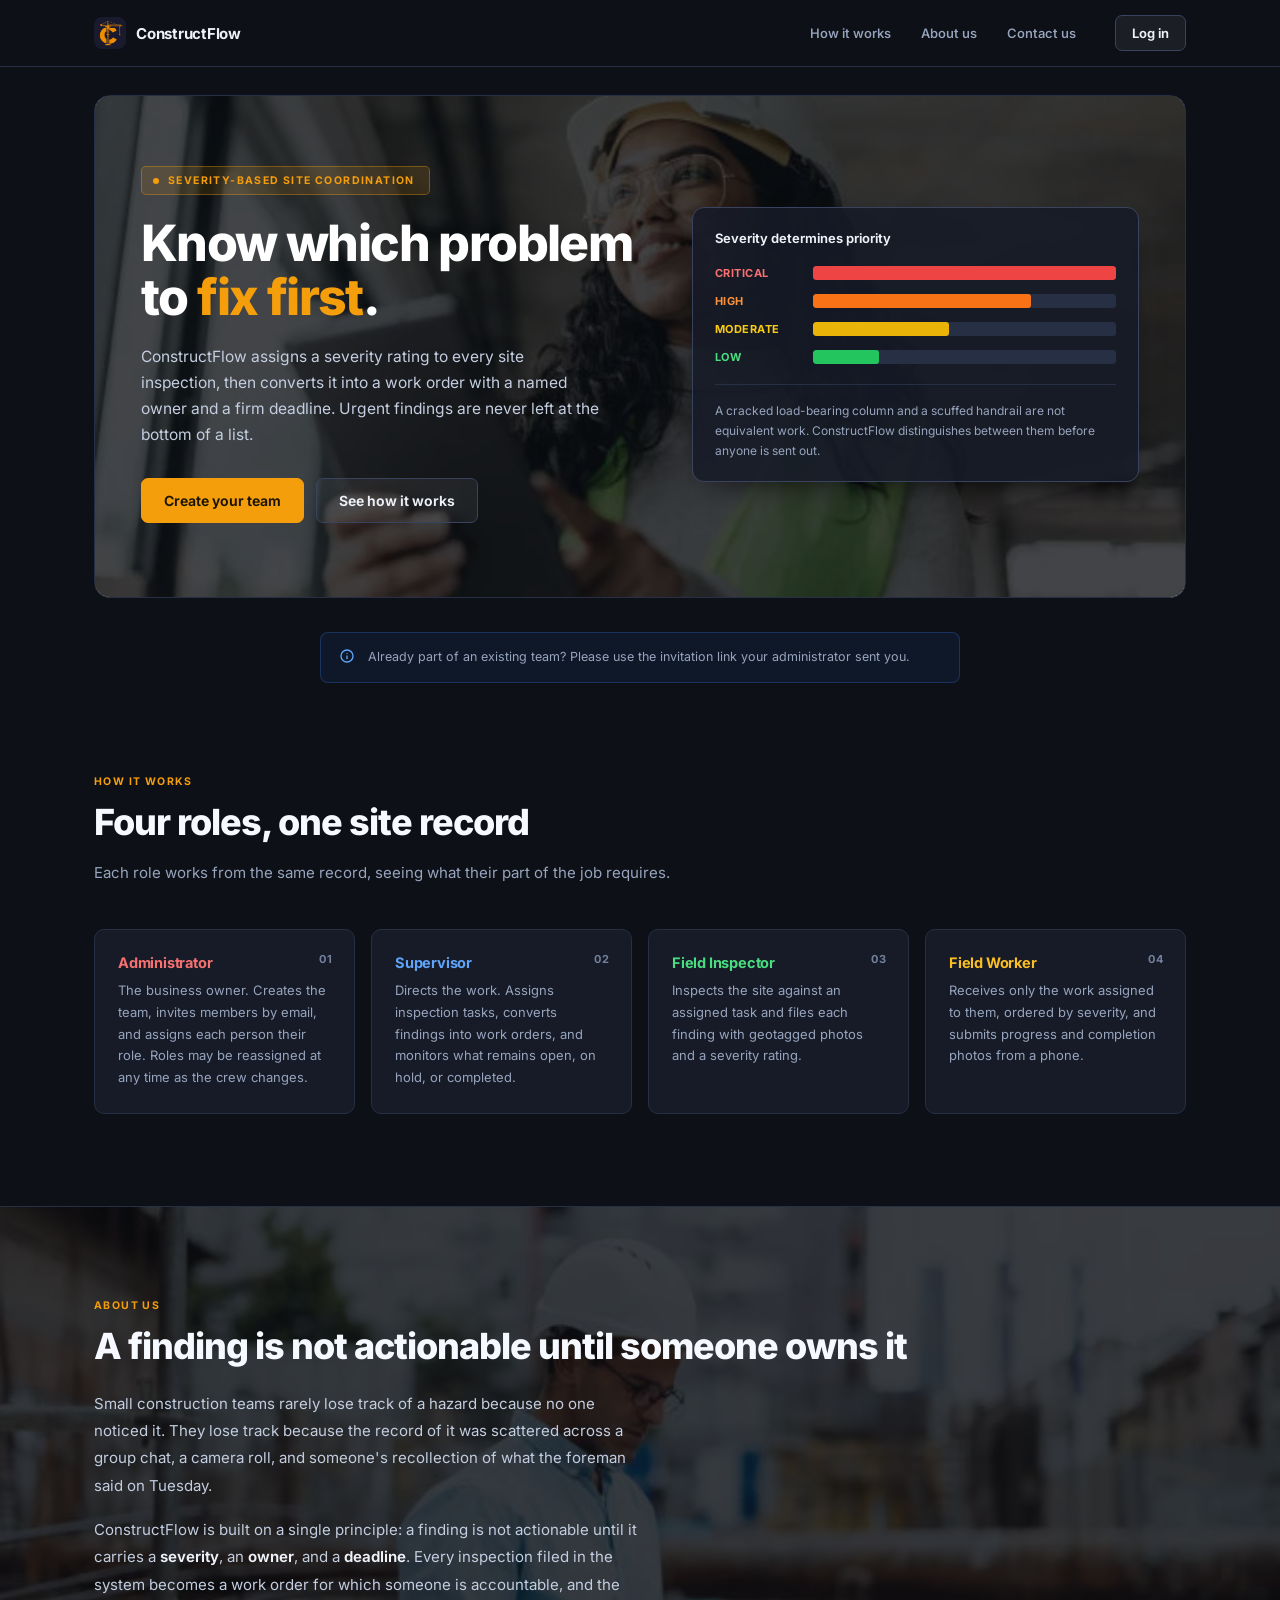
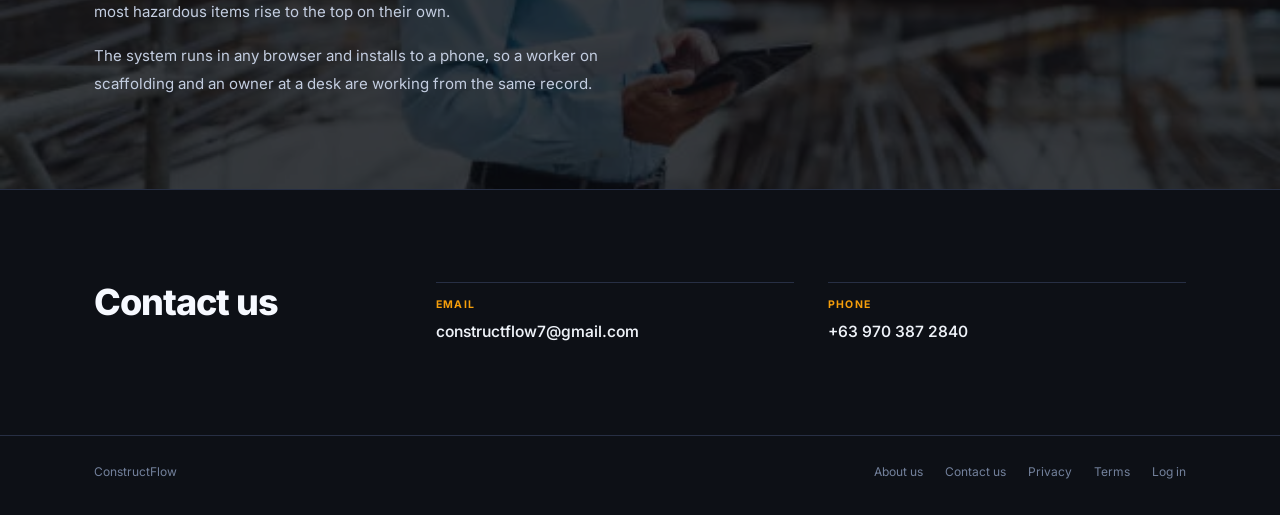
==== commit 00b6268b: "add contact number, fix print image and time" ====
--- a/index.html
+++ b/index.html
@@ -210,7 +210,7 @@
 .lp-c-insp {--c:#4ade80}
 .lp-c-work {--c:#fbbf24}
 
-/* ─── ABOUT / FLOW ─── */
+/* ─── ABOUT ─── */
 /* This band carries the second site photograph. Full-bleed rather than a
    rounded panel: the hero is already a panel, and repeating that shape
    here would read as two of the same card stacked. The scrim is heavier
@@ -228,36 +228,9 @@
    still reads as a photograph rather than a dark smudge. */
 #about::before{content:'';position:absolute;inset:0;background:rgba(9,12,17,.80)}
 #about > *{position:relative}
-.lp-flow-grid{display:grid;grid-template-columns:minmax(0,1fr) minmax(0,420px);gap:56px;align-items:start}
 .lp-prose p{font-size:15px;color:#c3cde0;line-height:1.82;margin-bottom:17px;max-width:62ch}
 .lp-prose p:last-child{margin-bottom:0}
 .lp-prose em{color:#eef2f8;font-style:normal;font-weight:650}
-.lp-flow{
-  padding:26px 24px;border-radius:10px;
-  /* Same 88% as the severity ladder, for the same reason. */
-  background:rgba(22,27,39,.88);
-  border:1px solid var(--lp-line);
-}
-/* --lp-dim rather than the dimmer tier. Over the About photograph this
-   card's secondary text measured 4.38:1 even at full opacity — already
-   short of AA before any transparency was added. At --lp-dim it is 6.6:1. */
-.lp-flow-t{font-size:11px;font-weight:700;letter-spacing:1.2px;text-transform:uppercase;color:var(--lp-dim);margin-bottom:20px}
-.lp-step{display:grid;grid-template-columns:28px 1fr;gap:14px;position:relative;padding-bottom:20px}
-.lp-step:last-child{padding-bottom:0}
-/* The connector is drawn on the step itself, not between steps, so it
-   cannot drift out of line as the text wraps. */
-.lp-step:not(:last-child)::before{
-  content:'';position:absolute;left:13.5px;top:32px;bottom:2px;width:1px;background:var(--lp-line-lit);
-}
-.lp-step i{
-  width:28px;height:28px;border-radius:6px;
-  display:grid;place-items:center;font-style:normal;
-  font-size:10.5px;font-weight:700;color:var(--lp-dim);
-  background:var(--lp-surf-2);border:1px solid var(--lp-line-lit);
-}
-.lp-step.lp-on i{background:var(--lp-acc);color:var(--lp-ink);border-color:var(--lp-acc)}
-.lp-step b{display:block;font-size:13px;font-weight:650;color:#eaf0fa}
-.lp-step span{display:block;font-size:12px;color:var(--lp-dim);line-height:1.6;margin-top:4px}
 
 /* ─── CONTACT ─── */
 /* Heading in its own column, details beside it — the layout this section
@@ -293,29 +266,11 @@
      under the text instead of beside it. */
   .lp-stage::before{background:rgba(9,12,17,.82)}
   .lp-stage-in{grid-template-columns:1fr;gap:38px;padding:62px 32px 66px}
-  .lp-flow-grid{grid-template-columns:1fr;gap:34px}
   .lp-two{grid-template-columns:1fr;gap:26px}
   .lp-band{padding:70px 0}
 }
 @media(max-width:720px){
   .lp-links{display:none}
-  /* The About band is far taller than it is wide on a phone, so a cover
-     crop would show a 141px slice of the 612px source blown up 2.8x —
-     an unreadable blur. The photo becomes a defined strip across the top
-     of the section instead: shown whole, slightly DOWNscaled, with the
-     heading over it and the body copy on flat colour below. The scrim
-     rides along as a flat inset fill on the same element. */
-  #about{background-image:none}
-  #about::before{
-    bottom:auto;height:218px;
-    background:#0a0d12 url("img/about-site.webp") no-repeat center;
-    background-size:cover;
-    /* .74, not lighter: the first lines of body copy run across this
-       strip, and over the photo's pale concrete they measured 3.1:1 at
-       .58 — below AA. At .74 they are 5.6:1 and the heading 8.4:1. */
-    box-shadow:inset 0 0 0 9999px rgba(9,12,17,.74);
-    border-bottom:1px solid var(--lp-line);
-  }
 }
 @media(max-width:640px){
   .lp-wrap{padding:0 16px}
@@ -445,37 +400,24 @@
   <!-- ═══ ABOUT ═══ -->
   <section class="lp-band" id="about">
     <div class="lp-wrap">
-      <div class="lp-flow-grid">
-        <div>
-          <div class="lp-eyebrow">About us</div>
-          <h2 style="margin-bottom:22px">A finding is not actionable until someone owns it</h2>
-          <div class="lp-prose">
-            <p>
-              Small construction teams rarely lose track of a hazard because no one noticed
-              it. They lose track because the record of it was scattered across a group chat,
-              a camera roll, and someone's recollection of what the foreman said on Tuesday.
-            </p>
-            <p>
-              ConstructFlow is built on a single principle: a finding is not actionable until
-              it carries a <em>severity</em>, an <em>owner</em>, and a <em>deadline</em>. Every
-              inspection filed in the system becomes a work order for which someone is
-              accountable, and the most hazardous items rise to the top on their own.
-            </p>
-            <p>
-              The system runs in any browser and installs to a phone, so a worker on
-              scaffolding and an owner at a desk are working from the same record.
-            </p>
-          </div>
-        </div>
-
-        <div class="lp-flow">
-          <div class="lp-flow-t">The workflow of a single finding</div>
-          <div class="lp-step"><i>1</i><div><b>Task assigned</b><span>A supervisor directs an inspector to a specified area of the site.</span></div></div>
-          <div class="lp-step"><i>2</i><div><b>Inspection filed</b><span>Photos, location data, and a record of what was observed on site.</span></div></div>
-          <div class="lp-step lp-on"><i>3</i><div><b>Severity rated</b><span>Critical, high, moderate, or low. That rating determines its position in the queue.</span></div></div>
-          <div class="lp-step"><i>4</i><div><b>Work order issued</b><span>A named crew, a designated lead, and a deadline. No work is left unassigned.</span></div></div>
-          <div class="lp-step"><i>5</i><div><b>Verified, then closed</b><span>The supervisor reviews the work and the inspector verifies it on site. Both are required before the order can close.</span></div></div>
-        </div>
+      <div class="lp-eyebrow">About us</div>
+      <h2 style="margin-bottom:22px">A finding is not actionable until someone owns it</h2>
+      <div class="lp-prose">
+        <p>
+          Small construction teams rarely lose track of a hazard because no one noticed
+          it. They lose track because the record of it was scattered across a group chat,
+          a camera roll, and someone's recollection of what the foreman said on Tuesday.
+        </p>
+        <p>
+          ConstructFlow is built on a single principle: a finding is not actionable until
+          it carries a <em>severity</em>, an <em>owner</em>, and a <em>deadline</em>. Every
+          inspection filed in the system becomes a work order for which someone is
+          accountable, and the most hazardous items rise to the top on their own.
+        </p>
+        <p>
+          The system runs in any browser and installs to a phone, so a worker on
+          scaffolding and an owner at a desk are working from the same record.
+        </p>
       </div>
     </div>
   </section>
--- a/style.css
+++ b/style.css
@@ -395,11 +395,13 @@
 /* TASK PANEL */
 
 /* ADMIN */
-.chip{display:inline-block;padding:3px 9px;border-radius:4px;font-size:10px;font-weight:700;letter-spacing:.3px;line-height:1.5;white-space:nowrap}
-.chip-admin{background:rgba(239,68,68,.12);color:#f87171}
-.chip-sup{background:rgba(59,130,246,.12);color:#60a5fa}
-.chip-insp{background:rgba(34,197,94,.12);color:#4ade80}
-.chip-worker{background:rgba(234,179,8,.12);color:#facc15}
+/* Role chips: the role's colour on plain text, no fill and no border. No
+   padding either, so the word lines up with the column heading. */
+.chip{display:inline-block;padding:0;border:none;background:none;font-size:11px;font-weight:700;letter-spacing:.3px;line-height:1.5;white-space:nowrap}
+.chip-admin{color:#f87171}
+.chip-sup{color:#60a5fa}
+.chip-insp{color:#4ade80}
+.chip-worker{color:#facc15}
 /* A flex row of "text block" + "actions". Without min-width:0 the text block
    refuses to shrink below a long email address, which pushed the Cancel button
    outside the card on narrow screens. */
@@ -536,6 +538,10 @@
 /* Flipped when the panel would otherwise run off the right of the window. */
 .info-wrap.info-right .info-pop{left:auto;right:0}
 .widget-title .info-wrap{margin-left:6px}
+/* A formula inside an explanation: set off on its own line, in the body
+   colour, so it reads as the rule and the prose around it as the gloss. */
+.info-formula{display:block;margin:7px 0;padding:7px 9px;border-radius:var(--r-sm);
+  background:var(--bg);color:var(--text);font-weight:600;line-height:1.5}
 /* A panel clips its contents; an open explanation has to get out. */
 .widget:has(.info-pop:not([hidden])){overflow:visible}
 .filter-bar .form-hint{align-self:center;margin-left:auto}
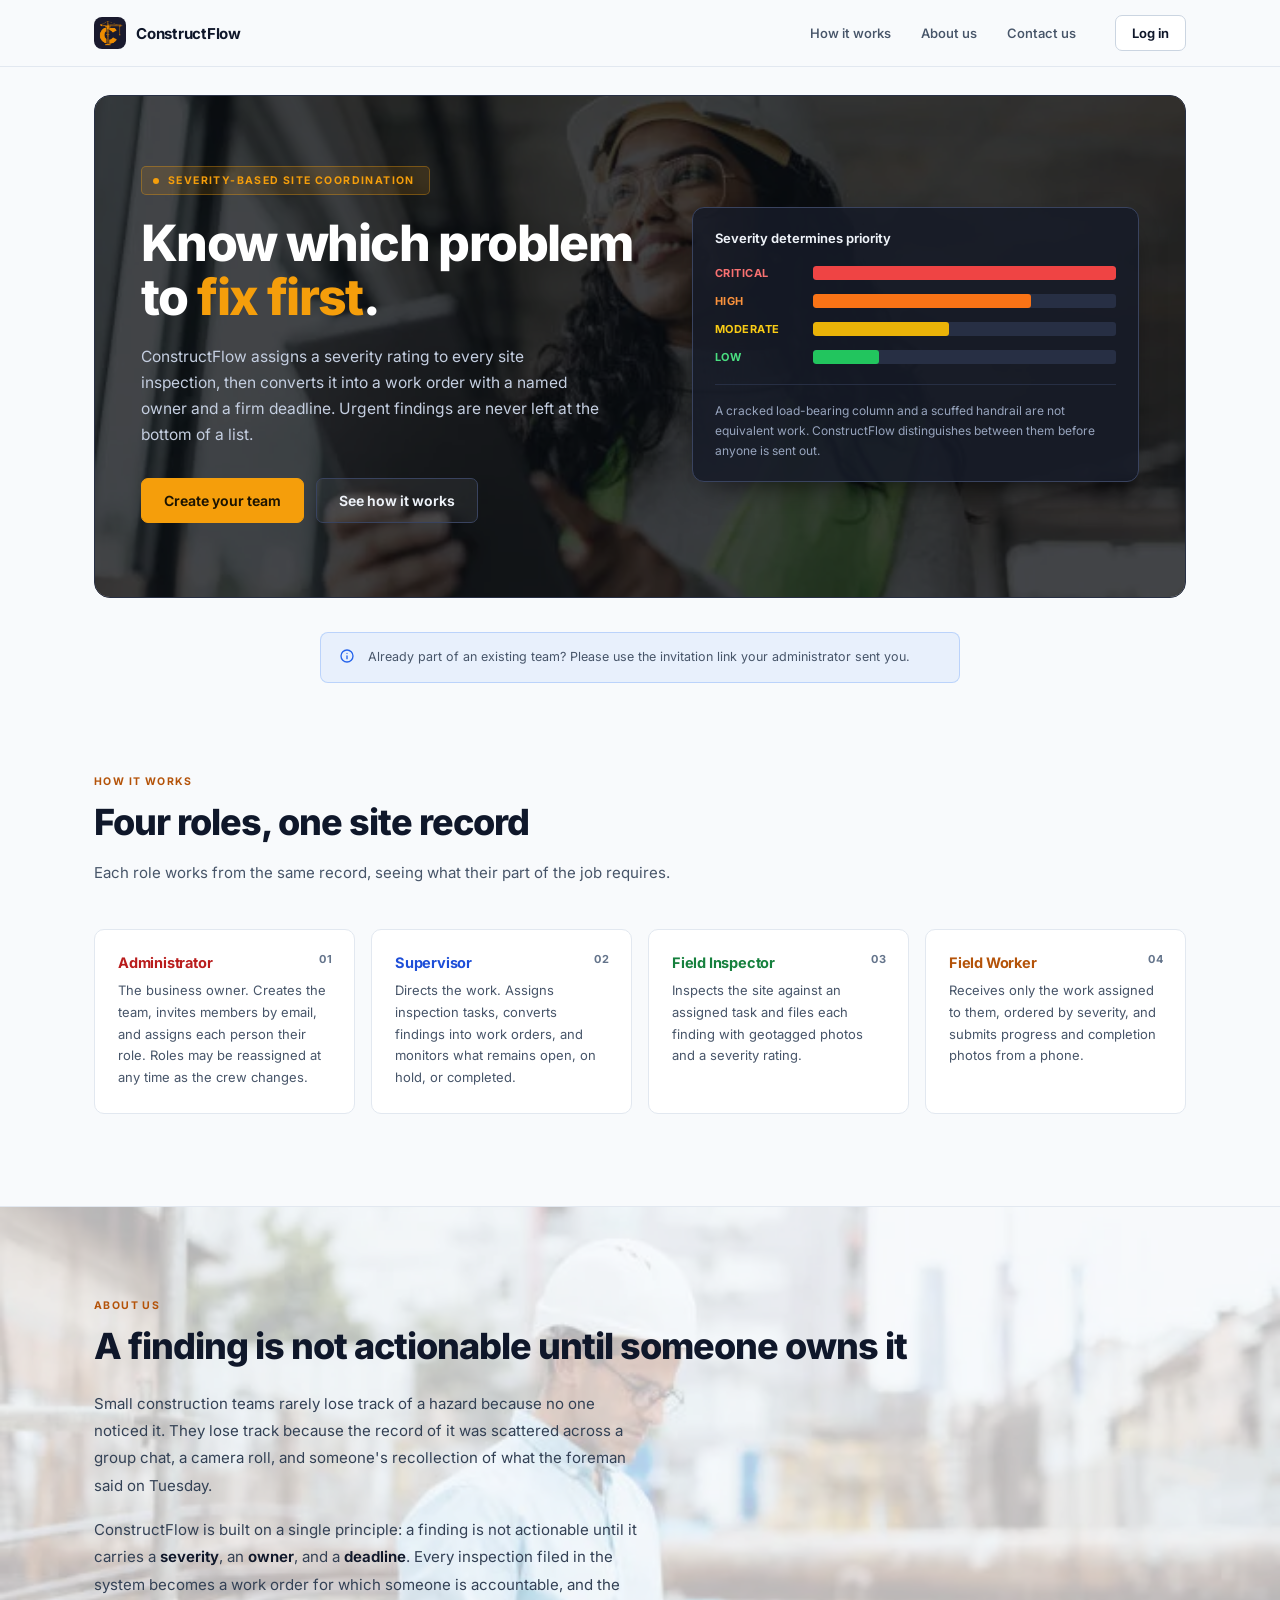
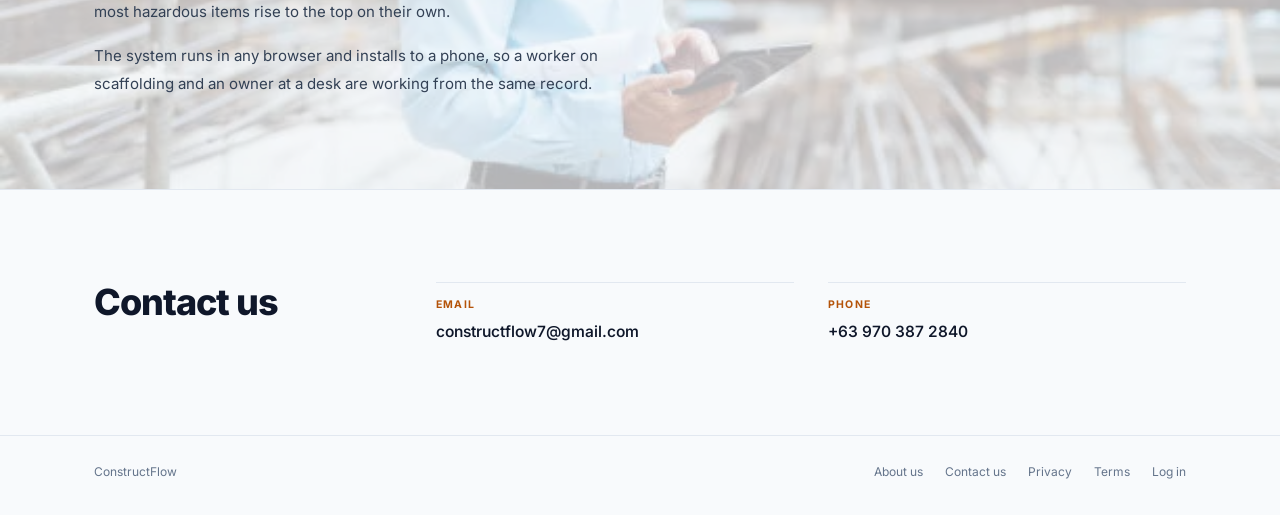
==== commit 68833a1d: "added severity guide, charts, admin printing, former members, team delete, engine fixes and handover" ====
--- a/index.html
+++ b/index.html
@@ -22,16 +22,24 @@
    a solid border, a flat drop shadow, and the photographs.
    ═══════════════════════════════════════════════════════ */
 .landing{
-  --lp-bg:#0d1016;
-  --lp-surf:#161b27;        /* every card, one flat value */
-  --lp-surf-2:#1b2130;      /* one step lighter, for bars and headers */
-  --lp-line:#272f44;
-  --lp-line-lit:#39435f;
-  --lp-dim:#97a4bd;
-  --lp-dim-2:#73819c;
+  /* Light, as the portals: the mock-up's slate palette. */
+  --lp-bg:#f8fafc;
+  --lp-surf:#ffffff;        /* every card, one flat value */
+  --lp-surf-2:#f1f5f9;      /* one step darker, for bars and hovers */
+  --lp-line:#e2e8f0;
+  --lp-line-lit:#cbd5e1;
+  --lp-dim:#475569;
+  --lp-dim-2:#64748b;
+  --lp-head:#0f172a;        /* headings and strong text */
+  --lp-acc-ink:#b45309;     /* amber as text on white */
   --lp-acc:#f59e0b;
   --lp-acc-dk:#d97706;
   --lp-ink:#1b1302;         /* text that sits on amber */
+  --lp-sh:0 14px 30px -16px rgba(15,23,42,.25);
+}
+/* The hero photo panel stays dark, so inside it the dark palette returns. */
+.lp-stage{
+  --lp-line:#272f44;--lp-line-lit:#39435f;--lp-dim:#97a4bd;--lp-dim-2:#73819c;
   --lp-sh:0 14px 30px -16px rgba(0,0,0,.8);
 }
 
@@ -41,7 +49,7 @@
 body.landing{
   height:auto;min-height:100%;
   background:var(--lp-bg);
-  overflow-x:hidden;color:#eef2f8;
+  overflow-x:hidden;color:var(--lp-head);
 }
 
 .lp-wrap{max-width:1140px;margin:0 auto;padding:0 24px}
@@ -55,13 +63,13 @@
 .lp-nav .lp-wrap{display:flex;align-items:center;gap:26px;min-height:66px}
 .lp-brand{display:flex;align-items:center;gap:10px;margin-right:auto;text-decoration:none}
 .lp-brand .logo-badge{width:32px;height:32px;border-radius:8px}
-.lp-brand span{font-weight:700;font-size:15px;color:#eef2f8;letter-spacing:-.25px}
+.lp-brand span{font-weight:700;font-size:15px;color:var(--lp-head);letter-spacing:-.25px}
 .lp-links{display:flex;align-items:center;gap:4px}
 .lp-links a.lp-link{
   font-size:13px;font-weight:550;color:var(--lp-dim);text-decoration:none;
   padding:8px 13px;border-radius:6px;transition:color .15s,background .15s;
 }
-.lp-links a.lp-link:hover{color:#eef2f8;background:var(--lp-surf-2)}
+.lp-links a.lp-link:hover{color:var(--lp-head);background:var(--lp-surf-2)}
 
 /* ─── BUTTONS ─── */
 /* Plain flat rectangles. No arrow block, no inner highlight — the fill
@@ -76,8 +84,10 @@
 }
 .lp-btn-accent{background:var(--lp-acc);color:var(--lp-ink);border-color:var(--lp-acc)}
 .lp-btn-accent:hover{background:var(--lp-acc-dk);border-color:var(--lp-acc-dk)}
-.lp-btn-ghost{background:rgba(255,255,255,.06);color:#eef2f8;border-color:var(--lp-line-lit)}
-.lp-btn-ghost:hover{background:rgba(255,255,255,.1);border-color:#4a5572}
+.lp-btn-ghost{background:#fff;color:var(--lp-head);border-color:var(--lp-line-lit)}
+.lp-btn-ghost:hover{background:var(--lp-surf-2);border-color:#94a3b8}
+.lp-stage .lp-btn-ghost{background:rgba(255,255,255,.06);color:#eef2f8}
+.lp-stage .lp-btn-ghost:hover{background:rgba(255,255,255,.1);border-color:#4a5572}
 .lp-btn-sm{padding:9px 16px;font-size:13px}
 
 /* ─── HERO ─── */
@@ -165,7 +175,7 @@
   border:1px solid rgba(59,130,246,.26);
   font-size:12.5px;color:var(--lp-dim);line-height:1.65;
 }
-.lp-note svg{width:16px;height:16px;flex-shrink:0;margin-top:1px;color:#60a5fa}
+.lp-note svg{width:16px;height:16px;flex-shrink:0;margin-top:1px;color:#2563eb}
 
 /* ─── SECTIONS ─── */
 .lp-band{padding:92px 0}
@@ -175,10 +185,10 @@
 .lp-head-block{max-width:620px;margin:0 0 44px}
 .lp-eyebrow{
   font-size:10.5px;font-weight:700;letter-spacing:1.4px;text-transform:uppercase;
-  color:var(--lp-acc);margin-bottom:14px;
+  color:var(--lp-acc-ink);margin-bottom:14px;
 }
 .lp-band h2{
-  font-size:clamp(24px,3.3vw,36px);font-weight:800;color:#f6f9ff;
+  font-size:clamp(24px,3.3vw,36px);font-weight:800;color:var(--lp-head);
   letter-spacing:-1px;line-height:1.16;
 }
 .lp-head-block p{font-size:15px;color:var(--lp-dim);line-height:1.7;margin-top:16px}
@@ -192,7 +202,7 @@
   border:1px solid var(--lp-line);
   transition:border-color .18s,background .18s;
 }
-.lp-card:hover{background:#1a2030;border-color:var(--lp-line-lit)}
+.lp-card:hover{background:var(--lp-bg);border-color:var(--lp-line-lit);box-shadow:var(--lp-sh)}
 .lp-num{
   position:absolute;top:22px;right:22px;
   font-size:11px;font-weight:700;color:var(--lp-dim-2);letter-spacing:.5px;
@@ -205,10 +215,11 @@
    this card — over the line but with nothing to spare. These are 6.2:1
    and 6.8:1. Written out rather than mixed at runtime: color-mix() is not
    in every browser this has to open in. */
-.lp-c-admin{--c:#f87171}
-.lp-c-sup  {--c:#60a5fa}
-.lp-c-insp {--c:#4ade80}
-.lp-c-work {--c:#fbbf24}
+/* On white, the darker shades the portals use (all over 4.5:1). */
+.lp-c-admin{--c:#b91c1c}
+.lp-c-sup  {--c:#1d4ed8}
+.lp-c-insp {--c:#15803d}
+.lp-c-work {--c:#b45309}
 
 /* ─── ABOUT ─── */
 /* This band carries the second site photograph. Full-bleed rather than a
@@ -226,11 +237,11 @@
 /* .80 measured, not guessed: worst-case contrast behind the body copy is
    6.9:1 and behind the heading 10.4:1, both past WCAG AA, while the site
    still reads as a photograph rather than a dark smudge. */
-#about::before{content:'';position:absolute;inset:0;background:rgba(9,12,17,.80)}
+#about::before{content:'';position:absolute;inset:0;background:rgba(248,250,252,.72)}
 #about > *{position:relative}
-.lp-prose p{font-size:15px;color:#c3cde0;line-height:1.82;margin-bottom:17px;max-width:62ch}
+.lp-prose p{font-size:15px;color:#334155;line-height:1.82;margin-bottom:17px;max-width:62ch}
 .lp-prose p:last-child{margin-bottom:0}
-.lp-prose em{color:#eef2f8;font-style:normal;font-weight:650}
+.lp-prose em{color:var(--lp-head);font-style:normal;font-weight:650}
 
 /* ─── CONTACT ─── */
 /* Heading in its own column, details beside it — the layout this section
@@ -244,9 +255,9 @@
 .lp-cinfo{border-top:1px solid var(--lp-line);padding-top:15px}
 .lp-cinfo h3{
   font-size:10.5px;font-weight:700;letter-spacing:1.2px;text-transform:uppercase;
-  color:var(--lp-acc);margin-bottom:9px;
-}
-.lp-cinfo p{font-size:15.5px;color:#eef2f8;font-weight:550;line-height:1.5;word-break:break-word}
+  color:var(--lp-acc-ink);margin-bottom:9px;
+}
+.lp-cinfo p{font-size:15.5px;color:var(--lp-head);font-weight:550;line-height:1.5;word-break:break-word}
 
 /* ─── FOOTER ─── */
 /* No top margin: the contact band above already ends with its own 92px of
@@ -257,7 +268,7 @@
 .lp-foot p{font-size:12px;color:var(--lp-dim-2)}
 .lp-foot nav{display:flex;flex-wrap:wrap;gap:22px}
 .lp-foot nav a{font-size:12px;color:var(--lp-dim-2);text-decoration:none;transition:color .15s}
-.lp-foot nav a:hover{color:#eef2f8}
+.lp-foot nav a:hover{color:var(--lp-head)}
 
 /* ─── RESPONSIVE ─── */
 @media(max-width:980px){
--- a/style.css
+++ b/style.css
@@ -30,6 +30,16 @@
   --amber:#f59e0b;--amber-dk:#d97706;--blue:#3b82f6;--green:#22c55e;
   --red:#ef4444;--orange:#f97316;--yellow:#eab308;
   --text:#f1f5f9;--muted:#8b98b4;--label:#cbd5e1;
+  /* Text colours that depend on the page behind them. Bright shades read
+     on a dark page; the light theme below swaps in darker ones. */
+  --amber-ink:var(--amber);--ok-ink:#4ade80;--bad-ink:#f87171;--info-ink:#60a5fa;
+  --warn-ink:#facc15;--high-ink:#fb923c;
+  /* Charts: the badges' green, yellow, orange and red, stepped apart in
+     lightness so neighbours stay distinct for colour-blind readers
+     (checked against the dark card), and one blue. */
+  --sev-1:#22a35a;--sev-2:#d9a40b;--sev-3:#e8590c;--sev-4:#b8124a;--chart-bar:#3b82f6;
+  --hover:rgba(255,255,255,.02);--hover-2:rgba(255,255,255,.055);--tint:rgba(255,255,255,.025);
+  --scrim:rgba(0,0,0,.65);--pop-shadow:0 10px 30px rgba(0,0,0,.45);
   --radius:10px;--sidebar-w:230px;--bar-h:64px;
 
   /* One spacing rhythm for the whole dashboard. Panel padding, grid gaps
@@ -40,6 +50,34 @@
      the page so the eye can tell where one ends and the next begins. */
   --elev:0 1px 2px rgba(0,0,0,.28), 0 10px 24px -14px rgba(0,0,0,.65);
 }
+/* ── LIGHT THEME (the default) ──────────────────────────────
+   From the storyboard mock-up: a near-white page, white panels with thin
+   slate borders, navy text, amber for actions, and the sidebar kept dark
+   navy. Applies unless <html data-theme="dark"> (the switch in the settings
+   menu; each portal's head script reads it before the first paint). */
+:root:not([data-theme="dark"]){
+  color-scheme:light;
+  --bg:#f8fafc;--sidebar:#0f172a;--card:#ffffff;--border:#e2e8f0;
+  --green:#16a34a;--red:#dc2626;--blue:#2563eb;--orange:#ea580c;--yellow:#ca8a04;
+  --text:#0f172a;--muted:#64748b;--label:#334155;
+  --amber-ink:#b45309;--ok-ink:#15803d;--bad-ink:#b91c1c;--info-ink:#1d4ed8;
+  --warn-ink:#a16207;--high-ink:#c2410c;
+  --sev-1:#22a35a;--sev-2:#d9a40b;--sev-3:#e8590c;--sev-4:#9b1c1c;--chart-bar:#2563eb;
+  --hover:rgba(15,23,42,.025);--hover-2:rgba(15,23,42,.05);--tint:#f8fafc;
+  --scrim:rgba(15,23,42,.45);--pop-shadow:0 10px 30px rgba(15,23,42,.16);
+  --elev:0 1px 2px rgba(15,23,42,.05), 0 8px 22px -14px rgba(15,23,42,.22);
+}
+/* The sidebar stays dark navy in light mode, as in the mock-up, so it gets
+   the dark text colours back. */
+:root:not([data-theme="dark"]) .sidebar{
+  color-scheme:dark;
+  --card:#1e293b;--border:#1e293b;--bg:#0b1222;
+  --text:#f1f5f9;--muted:#94a3b8;--label:#cbd5e1;--amber-ink:#f59e0b;
+}
+:root:not([data-theme="dark"]) .topbar{background:var(--card)}
+/* Active sidebar item: a quiet navy highlight, as in the mock-up. */
+:root:not([data-theme="dark"]) .nav-item.active{background:var(--card);color:var(--text)}
+
 html,body{height:100%;font-family:'Inter',sans-serif;background:var(--bg);color:var(--text);font-size:14px}
 
 /* SCREENS */
@@ -62,15 +100,17 @@
 .btn-login:hover{background:#2d3561}
 .login-footer{margin-top:20px;font-size:11.5px;color:#b0bec5}
 .login-brand{display:flex;flex-direction:column;align-items:center;text-decoration:none;color:inherit}
-.login-brand:hover .login-title{color:var(--amber)}
+.login-brand:hover .login-title{color:var(--amber-ink)}
 .login-home{color:#78909c;text-decoration:none;font-weight:600}
-.login-home:hover{color:var(--amber);text-decoration:underline}
+.login-home:hover{color:var(--amber-ink);text-decoration:underline}
 .login-err{color:#ef4444;font-size:12.5px;text-align:center;display:none;margin-top:-8px}
 .login-err.show{display:block}
 
 /* ═══ DASHBOARD LAYOUT ═══ */
 .dash{display:flex;width:100%;height:100vh;overflow:hidden}
-.sidebar{width:var(--sidebar-w);min-width:var(--sidebar-w);background:var(--sidebar);display:flex;flex-direction:column;border-right:1px solid var(--border)}
+/* Scrolls when the window is shorter than the menu, so the last items
+   and the footer links are never cut off. */
+.sidebar{width:var(--sidebar-w);min-width:var(--sidebar-w);background:var(--sidebar);display:flex;flex-direction:column;border-right:1px solid var(--border);overflow-y:auto;overscroll-behavior:contain}
 .sidebar-logo{height:var(--bar-h);flex-shrink:0;padding:0 16px;display:flex;align-items:center;gap:10px;border-bottom:1px solid var(--border)}
 .logo-badge{width:34px;height:34px;border-radius:8px;background:#1a1a2e;display:flex;align-items:center;justify-content:center;flex-shrink:0;overflow:hidden}
 .logo-badge img{width:26px;height:26px;display:block}.logo-name{font-weight:700;font-size:13.5px;color:var(--text)}
@@ -85,6 +125,8 @@
 .av-blue{background:var(--blue);color:#fff}
 .av-green{background:var(--green);color:#fff}
 .av-red{background:var(--red);color:#fff}
+/* Dark mode's bright green leaves a white initial at 2.3:1; light mode's deeper green reads at 3.3:1. */
+:root[data-theme="dark"] .av-green{background:#16a34a}
 .user-info .uname{font-size:12.5px;font-weight:600;color:var(--text)}
 .user-info .urole{font-size:11px;color:var(--muted);text-transform:uppercase;letter-spacing:.5px}
 .sidebar-nav{flex:1;padding:12px 10px;display:flex;flex-direction:column;gap:2px}
@@ -115,7 +157,7 @@
 .menu{
   display:none;position:absolute;top:calc(100% + 8px);right:0;z-index:50;
   min-width:170px;background:var(--card);border:1px solid var(--border);
-  border-radius:10px;padding:6px;box-shadow:0 10px 30px rgba(0,0,0,.45);
+  border-radius:10px;padding:6px;box-shadow:var(--pop-shadow);
 }
 .menu.open{display:block}
 .menu-item{
@@ -123,7 +165,13 @@
   cursor:pointer;color:var(--text);font-size:13px;font-family:inherit;
   padding:9px 11px;border-radius:7px;
 }
-.menu-item:hover{background:var(--bg);color:var(--amber)}
+/* A switch inside a menu row (Dark mode). */
+.menu-toggle{display:flex;align-items:center;justify-content:space-between;gap:14px}
+.switch{position:relative;flex:none;width:32px;height:18px;border-radius:9px;background:#94a3b8;transition:background .2s}
+.switch::after{content:'';position:absolute;top:2px;left:2px;width:14px;height:14px;border-radius:50%;background:#fff;box-shadow:0 1px 2px rgba(0,0,0,.25);transition:transform .2s}
+[aria-checked="true"] > .switch{background:var(--amber)}
+[aria-checked="true"] > .switch::after{transform:translateX(14px)}
+.menu-item:hover{background:var(--bg);color:var(--amber-ink)}
 /* --content-x is the page gutter. The full-bleed table reads it back to
    cancel itself out, so the two stay locked together. */
 .content{--content-x:var(--sp-7);--content-y:var(--sp-6);flex:1;overflow-y:auto;padding:var(--content-y) var(--content-x)}
@@ -156,6 +204,10 @@
 .btn-amber:hover{background:var(--amber-dk)}
 .btn-dark{background:var(--card);color:var(--text);border:1px solid var(--border)}
 .btn-dark:hover{background:var(--border)}
+.btn-danger{background:rgba(239,68,68,.12);color:var(--bad-ink);border:1px solid rgba(239,68,68,.2)}
+.btn-danger:hover{background:rgba(239,68,68,.2)}
+.btn-danger-solid{background:#dc2626;color:#fff;border:1px solid #dc2626}
+.btn-danger-solid:hover{background:#b91c1c;border-color:#b91c1c}
 .btn-sm{padding:6px 12px;font-size:11.5px}
 
 /* THE STAT PANEL — the four figures as one object rather than four
@@ -175,7 +227,7 @@
 @media(max-width:359px){.stats-panel{grid-template-columns:1fr}}
 .stat-label{font-size:10.5px;color:var(--muted);font-weight:600;text-transform:uppercase;letter-spacing:.7px;margin-bottom:var(--sp-3)}
 .stat-value{font-size:26px;font-weight:700;color:var(--text);letter-spacing:-1.2px;line-height:1}
-.stat-value.amber{color:var(--amber)}
+.stat-value.amber{color:var(--amber-ink)}
 .stat-value.green{color:var(--green)}
 .stat-value.red{color:var(--red)}
 .stat-value.blue{color:var(--blue)}
@@ -183,7 +235,7 @@
 /* SECTION */
 .section-header{display:flex;align-items:center;justify-content:space-between;margin-bottom:var(--sp-4);gap:var(--sp-3)}
 .section-title{font-size:13px;font-weight:600;color:var(--text);display:flex;align-items:center;gap:8px}
-.section-title svg{width:15px;height:15px;color:var(--amber)}
+.section-title svg{width:15px;height:15px;color:var(--amber-ink)}
 
 /* TABLE */
 .table-wrap{
@@ -197,13 +249,13 @@
 thead th{padding:var(--sp-3) var(--sp-5);text-align:left;font-size:10px;font-weight:600;color:var(--muted);text-transform:uppercase;letter-spacing:.6px;border-bottom:1px solid var(--border);white-space:nowrap;background:rgba(255,255,255,.015)}
 tbody tr{border-bottom:1px solid var(--border);transition:background .1s}
 tbody tr:last-child{border-bottom:none}
-tbody tr:hover{background:rgba(255,255,255,.02)}
+tbody tr:hover{background:var(--hover)}
 /* A row is the click target for its own record. The buttons that used to
    sit in an Action column are offered inside the detail the row opens, so
    the table carries data and nothing else. Focusable, because removing the
    buttons would otherwise take the rows away from the keyboard. */
 .row-link{cursor:pointer}
-tbody tr.row-link:hover{background:rgba(255,255,255,.055)}
+tbody tr.row-link:hover{background:var(--hover-2)}
 .row-link:focus-visible{outline:2px solid var(--amber);outline-offset:-2px}
 .m-card.row-link:active{transform:scale(.995)}
 tbody td{padding:var(--sp-4) var(--sp-5);font-size:12.5px;color:var(--label)}
@@ -238,10 +290,20 @@
   -webkit-mask:var(--sev-icon) center/contain no-repeat;
           mask:var(--sev-icon) center/contain no-repeat;
 }
-.badge-low{color:#4ade80;--sev-icon:url("data:image/svg+xml,%3Csvg xmlns='http://www.w3.org/2000/svg' viewBox='0 0 24 24' fill='none' stroke='black' stroke-width='2' stroke-linecap='round' stroke-linejoin='round'%3E%3Ccircle cx='12' cy='12' r='10'/%3E%3Cpath d='M12 8.5v3.5'/%3E%3Cpath d='M12 15.6v.1'/%3E%3C/svg%3E")}
-.badge-moderate{color:#facc15;--sev-icon:url("data:image/svg+xml,%3Csvg xmlns='http://www.w3.org/2000/svg' viewBox='0 0 24 24' fill='none' stroke='black' stroke-width='2' stroke-linecap='round' stroke-linejoin='round'%3E%3Ccircle cx='12' cy='12' r='10'/%3E%3Cpath d='M9.8 8.5v3.5'/%3E%3Cpath d='M9.8 15.6v.1'/%3E%3Cpath d='M14.2 8.5v3.5'/%3E%3Cpath d='M14.2 15.6v.1'/%3E%3C/svg%3E")}
-.badge-high{color:#fb923c;--sev-icon:url("data:image/svg+xml,%3Csvg xmlns='http://www.w3.org/2000/svg' viewBox='0 0 24 24' fill='none' stroke='black' stroke-width='2' stroke-linecap='round' stroke-linejoin='round'%3E%3Ccircle cx='12' cy='12' r='10'/%3E%3Cpath d='M8.2 8.5v3.5'/%3E%3Cpath d='M8.2 15.6v.1'/%3E%3Cpath d='M12 8.5v3.5'/%3E%3Cpath d='M12 15.6v.1'/%3E%3Cpath d='M15.8 8.5v3.5'/%3E%3Cpath d='M15.8 15.6v.1'/%3E%3C/svg%3E")}
-.badge-critical{color:#f87171;--sev-icon:url("data:image/svg+xml,%3Csvg xmlns='http://www.w3.org/2000/svg' viewBox='0 0 24 24' fill='none' stroke='black' stroke-width='2' stroke-linecap='round' stroke-linejoin='round'%3E%3Cpath d='M12 2.6 22.4 20.6H1.6Z'/%3E%3Cpath d='M12 9.2v5'/%3E%3Cpath d='M12 17.4v.1'/%3E%3C/svg%3E")}
+.badge-low{color:var(--ok-ink);--sev-icon:url("data:image/svg+xml,%3Csvg xmlns='http://www.w3.org/2000/svg' viewBox='0 0 24 24' fill='none' stroke='black' stroke-width='2' stroke-linecap='round' stroke-linejoin='round'%3E%3Ccircle cx='12' cy='12' r='10'/%3E%3Cpath d='M12 8.5v3.5'/%3E%3Cpath d='M12 15.6v.1'/%3E%3C/svg%3E")}
+.badge-moderate{color:var(--warn-ink);--sev-icon:url("data:image/svg+xml,%3Csvg xmlns='http://www.w3.org/2000/svg' viewBox='0 0 24 24' fill='none' stroke='black' stroke-width='2' stroke-linecap='round' stroke-linejoin='round'%3E%3Ccircle cx='12' cy='12' r='10'/%3E%3Cpath d='M9.8 8.5v3.5'/%3E%3Cpath d='M9.8 15.6v.1'/%3E%3Cpath d='M14.2 8.5v3.5'/%3E%3Cpath d='M14.2 15.6v.1'/%3E%3C/svg%3E")}
+.badge-high{color:var(--high-ink);--sev-icon:url("data:image/svg+xml,%3Csvg xmlns='http://www.w3.org/2000/svg' viewBox='0 0 24 24' fill='none' stroke='black' stroke-width='2' stroke-linecap='round' stroke-linejoin='round'%3E%3Ccircle cx='12' cy='12' r='10'/%3E%3Cpath d='M8.2 8.5v3.5'/%3E%3Cpath d='M8.2 15.6v.1'/%3E%3Cpath d='M12 8.5v3.5'/%3E%3Cpath d='M12 15.6v.1'/%3E%3Cpath d='M15.8 8.5v3.5'/%3E%3Cpath d='M15.8 15.6v.1'/%3E%3C/svg%3E")}
+.badge-critical{color:var(--bad-ink);--sev-icon:url("data:image/svg+xml,%3Csvg xmlns='http://www.w3.org/2000/svg' viewBox='0 0 24 24' fill='none' stroke='black' stroke-width='2' stroke-linecap='round' stroke-linejoin='round'%3E%3Cpath d='M12 2.6 22.4 20.6H1.6Z'/%3E%3Cpath d='M12 9.2v5'/%3E%3Cpath d='M12 17.4v.1'/%3E%3C/svg%3E")}
+/* Light mode: each grade in its own colour, so moderate (gold) and high
+   (orange) never read as browns beside critical. Checked as a set: every
+   neighbouring pair stays distinct for colour-blind readers. The gold is
+   lighter than text on white normally is; the icon's mark count (! !! !!!
+   and the triangle) still tells the grades apart. Dark mode keeps its own
+   inks. */
+:root:not([data-theme="dark"]) .badge-low{color:#15803d}
+:root:not([data-theme="dark"]) .badge-moderate{color:#c8a10c}
+:root:not([data-theme="dark"]) .badge-high{color:#e0590f}
+:root:not([data-theme="dark"]) .badge-critical{color:#9b1c1c}
 
 /* STATUS — not a scale, so not a chip. A dot and plain text, with no
    box of its own: where a row carries both, the severity should be the
@@ -259,19 +321,29 @@
   background:currentColor;flex-shrink:0;
 }
 .badge-pending{color:var(--muted)}
-.badge-assigned{color:#60a5fa}
-.badge-inprogress{color:var(--amber)}
-.badge-completed{color:#4ade80}
-.badge-amber{color:var(--amber)}
-.badge-green{color:#4ade80}
+.badge-assigned{color:var(--info-ink)}
+.badge-inprogress{color:var(--amber-ink)}
+.badge-completed{color:var(--ok-ink)}
+.badge-cancelled{color:var(--muted);text-decoration:line-through}
+/* Late work. Plain red text like the other labels; the date is on hover. */
+/* The Activity Logs seal check: green when intact, red with the first problem. */
+/* Under the Activity Logs list when the period holds more than it shows. */
+.log-more{padding:12px 16px;font-size:12px;color:var(--muted);border-top:1px solid var(--border)}
+.log-seal{margin-top:6px;font-size:12px;font-weight:600;color:var(--muted)}
+.log-seal.ok{color:var(--green)}
+.log-seal.bad{color:var(--red)}
+.tag-overdue{font-size:10px;font-weight:800;letter-spacing:.5px;text-transform:uppercase;color:var(--red);white-space:nowrap;margin-left:6px}
+.tag-due-soon{font-size:10px;font-weight:800;letter-spacing:.5px;text-transform:uppercase;color:var(--amber-ink);white-space:nowrap;margin-left:6px}
+.badge-amber{color:var(--amber-ink)}
+.badge-green{color:var(--ok-ink)}
 
 .status{display:flex;align-items:center;gap:5px;font-size:12.5px;font-weight:500;white-space:nowrap}
 .dot{width:7px;height:7px;border-radius:50%;flex-shrink:0}
 .dot-green{background:var(--green)}
 .dot-amber{background:var(--amber)}
 .dot-blue{background:var(--blue)}
-.action-link{display:inline-flex;align-items:center;gap:5px;color:var(--amber);font-size:11px;font-weight:600;cursor:pointer;text-transform:uppercase;letter-spacing:.3px;background:rgba(245,158,11,.10);border:1px solid rgba(245,158,11,.35);border-radius:7px;font-family:'Inter',sans-serif;padding:5px 11px;transition:background .15s,border-color .15s;white-space:nowrap}
-.action-link:hover{background:rgba(245,158,11,.20);border-color:var(--amber);text-decoration:none}
+.action-link{display:inline-flex;align-items:center;gap:5px;color:var(--amber-ink);font-size:11px;font-weight:600;cursor:pointer;text-transform:uppercase;letter-spacing:.3px;background:rgba(245,158,11,.10);border:1px solid rgba(245,158,11,.35);border-radius:7px;font-family:'Inter',sans-serif;padding:5px 11px;transition:background .15s,border-color .15s;white-space:nowrap}
+.action-link:hover{background:rgba(245,158,11,.20);border-color:var(--amber-ink);text-decoration:none}
 .action-link+.action-link{margin-left:6px}
 .action-link:disabled{opacity:.45;cursor:not-allowed}
 /* Action cells only (:has keeps this off columns that end in a status badge,
@@ -326,7 +398,7 @@
 }
 .report-card-loc svg{width:13px;height:13px;vertical-align:-2px;margin-right:5px;flex-shrink:0}
 .report-time{font-size:11px;color:var(--muted)}
-.btn-assign{display:inline-flex;align-items:center;gap:5px;padding:6px 14px;border-radius:6px;background:rgba(245,158,11,.1);color:var(--amber);border:1px solid rgba(245,158,11,.25);font-size:11.5px;font-weight:600;cursor:pointer;transition:all .15s;font-family:'Inter',sans-serif;flex-shrink:0;white-space:nowrap}
+.btn-assign{display:inline-flex;align-items:center;gap:5px;padding:6px 14px;border-radius:6px;background:rgba(245,158,11,.1);color:var(--amber-ink);border:1px solid rgba(245,158,11,.25);font-size:11.5px;font-weight:600;cursor:pointer;transition:all .15s;font-family:'Inter',sans-serif;flex-shrink:0;white-space:nowrap}
 .btn-assign:hover{background:rgba(245,158,11,.2)}
 .btn-assign:disabled{opacity:.4;cursor:not-allowed}
 
@@ -351,8 +423,8 @@
 .widget-title{font-size:13.5px;font-weight:650;color:var(--text);letter-spacing:-.2px}
 .widget-head-actions{display:flex;align-items:center;gap:var(--sp-2);flex-shrink:0}
 
-/* THE SUMMARY CARD — one card holding the four figures and the work
-   order status, divided internally rather than split into two slabs. */
+/* THE SUMMARY CARD — one card holding the four figures, divided
+   internally rather than split into two slabs. */
 .summary-card{
   background:var(--card);border:1px solid var(--border);
   border-radius:var(--r-lg);overflow:hidden;margin-bottom:var(--sp-5);
@@ -377,6 +449,12 @@
   margin:0 calc(var(--panel-x) * -1) -1px;
 }
 .widget .queue-card:last-child{margin-bottom:0}
+/* A panel whose list of rows comes last ends at its last row, with no
+   empty band under it; the panel's own border closes the last row. */
+.widget:has(> :last-child > .queue-card:last-child){padding-bottom:0}
+.widget > :last-child > .queue-card:last-child{border-bottom:none}
+.widget:has(> :last-child > .report-card:last-child){padding-bottom:0}
+.widget > :last-child > .report-card:last-child{border-bottom:none}
 /* Flat and spread: three equal columns rather than three items bunched at
    the left of a very wide band. Matches the rhythm of the stat cells. */
 .wo-list{display:grid;grid-template-columns:repeat(3,minmax(0,1fr));gap:var(--sp-3)}
@@ -390,7 +468,11 @@
 .queue-card-top{display:flex;align-items:center;gap:8px;margin-bottom:8px}
 .queue-card h4{font-size:13px;font-weight:700;color:var(--text);margin:6px 0 4px}
 .queue-card p{font-size:12px;color:var(--muted)}
-.queue-card-foot{display:flex;align-items:center;justify-content:space-between;margin-top:12px;flex-wrap:wrap;gap:8px}
+/* The same on every card, however long the address: the location on its
+   own line, then the date or detail on the left and the action on the right. */
+.queue-card-foot{display:grid;grid-template-columns:minmax(0,1fr) auto;align-items:center;gap:8px 12px;margin-top:12px}
+.queue-card-foot > .report-card-loc{grid-column:1 / -1}
+.queue-card-foot > :last-child:not(.report-card-loc){grid-column:2;justify-self:end;text-align:right}
 
 /* TASK PANEL */
 
@@ -398,10 +480,10 @@
 /* Role chips: the role's colour on plain text, no fill and no border. No
    padding either, so the word lines up with the column heading. */
 .chip{display:inline-block;padding:0;border:none;background:none;font-size:11px;font-weight:700;letter-spacing:.3px;line-height:1.5;white-space:nowrap}
-.chip-admin{color:#f87171}
-.chip-sup{color:#60a5fa}
-.chip-insp{color:#4ade80}
-.chip-worker{color:#facc15}
+.chip-admin{color:var(--bad-ink)}
+.chip-sup{color:var(--info-ink)}
+.chip-insp{color:var(--ok-ink)}
+.chip-worker{color:var(--warn-ink)}
 /* A flex row of "text block" + "actions". Without min-width:0 the text block
    refuses to shrink below a long email address, which pushed the Cancel button
    outside the card on narrow screens. */
@@ -444,7 +526,7 @@
 .reports-filter{display:flex;gap:8px;flex-wrap:wrap;margin-bottom:16px}
 .filter-btn{padding:6px 14px;border-radius:20px;border:1px solid var(--border);background:var(--card);color:var(--muted);font-size:11.5px;font-weight:500;cursor:pointer;transition:all .15s;font-family:'Inter',sans-serif}
 .filter-btn:hover{color:var(--text)}
-.filter-btn.active{background:var(--amber);color:#1a1a2e;border-color:var(--amber);font-weight:600}
+.filter-btn.active{background:var(--amber);color:#1a1a2e;border-color:var(--amber-ink);font-weight:600}
 
 /* EMPTY STATE */
 .empty-state{padding:48px 24px;text-align:center;color:var(--muted)}
@@ -452,7 +534,7 @@
 .empty-state p{font-size:12.5px}
 
 /* ═══ OVERLAY / MODAL ═══ */
-.overlay{display:none;position:fixed;inset:0;background:rgba(0,0,0,.65);z-index:400;align-items:center;justify-content:center;padding:20px}
+.overlay{display:none;position:fixed;inset:0;background:var(--scrim);z-index:400;align-items:center;justify-content:center;padding:20px}
 .overlay.open{display:flex}
 .modal{background:var(--card);border:1px solid var(--border);border-radius:14px;width:100%;max-width:520px;max-height:90vh;display:flex;flex-direction:column;overflow:hidden}
 .modal-lg{max-width:680px}
@@ -463,6 +545,13 @@
 .btn-close:hover{color:var(--text);background:var(--border)}
 .modal-body{padding:24px;overflow-y:auto;flex:1}
 .modal-footer{padding:16px 24px;border-top:1px solid var(--border);display:flex;gap:10px;justify-content:flex-end;flex-shrink:0}
+/* The record's own actions (setDetailActions) get a row of their own above
+   Close and Save as PDF, so five buttons never squeeze into one line. */
+.modal-footer{flex-wrap:wrap}
+.modal-footer .btn{white-space:nowrap}
+#rd-actions{display:flex;flex-wrap:wrap;justify-content:flex-end;gap:10px;flex-basis:100%;order:-1}
+#rd-actions:empty{display:none}
+.modal-footer .rd-danger{margin-right:auto}
 .prof-row,.info-row{display:flex;justify-content:space-between;align-items:baseline;gap:12px;padding:11px 0;border-bottom:1px solid var(--border)}
 .prof-row:last-child,.info-row:last-child{border-bottom:none}
 .prof-label,.info-label{font-size:11.5px;color:var(--muted);flex-shrink:0}
@@ -474,7 +563,7 @@
 /* The required asterisk only — not the spans inside an (i) popover. */
 .form-group label > span:not(.info-wrap){color:var(--red)}
 .form-control{width:100%;padding:10px 14px;background:var(--bg);border:1.5px solid var(--border);border-radius:8px;color:var(--text);font-size:13px;font-family:'Inter',sans-serif;outline:none;transition:border .2s}
-.form-control:focus{border-color:var(--amber)}
+.form-control:focus{border-color:var(--amber-ink)}
 .form-control::placeholder{color:var(--muted)}
 textarea.form-control{resize:vertical;min-height:90px}
 select.form-control{-webkit-appearance:none;cursor:pointer}
@@ -497,12 +586,13 @@
    group are not the same height. */
 .filter-bar{
   display:flex;align-items:center;gap:var(--sp-3) var(--sp-5);flex-wrap:wrap;
-  background:var(--card);border:1px solid var(--border);
-  border-radius:var(--radius);padding:12px 14px;margin-bottom:14px;
+  margin-bottom:14px;
 }
 .fb-field{display:flex;flex-direction:row;align-items:center;gap:var(--sp-2);min-width:0}
-.fb-field > label{font-size:10px;font-weight:600;color:var(--muted);letter-spacing:.4px;text-transform:uppercase;white-space:nowrap}
+.fb-field > label{font-size:10px;font-weight:600;color:var(--text);letter-spacing:.4px;text-transform:uppercase;white-space:nowrap}
 .fb-field .form-control{margin:0}
+/* On the page, the same card background as the sort dropdown. */
+.filter-bar:not(.fb-in-modal) .form-control{background:var(--card)}
 .fb-dates{display:flex;align-items:center;gap:var(--sp-3);flex-wrap:wrap}
 .fb-actions{display:flex;gap:8px;margin-left:auto;flex-wrap:wrap}
 /* A class, not the hidden attribute: the flex rules above would outrank
@@ -521,7 +611,7 @@
   cursor:pointer;line-height:1;font-family:inherit;
   transition:color .15s,border-color .15s;
 }
-.info-btn:hover,.info-btn[aria-expanded="true"]{color:var(--amber);border-color:var(--amber)}
+.info-btn:hover,.info-btn[aria-expanded="true"]{color:var(--amber-ink);border-color:var(--amber-ink)}
 .info-btn:focus-visible{outline:2px solid var(--amber);outline-offset:2px}
 .info-btn svg{width:11px;height:11px;display:block}
 .info-pop{
@@ -602,9 +692,7 @@
 .wl-name{flex:1 1 auto;min-width:0;font-size:13px;font-weight:600;color:var(--text);overflow:hidden;text-overflow:ellipsis;white-space:nowrap}
 .wl-score{flex-shrink:0;font-size:11px;color:var(--muted)}
 .wl-score strong{font-size:14px;color:var(--text)}
-.wl-bar{height:4px;border-radius:2px;background:var(--border);overflow:hidden;margin:6px 0 6px 24px}
-.wl-bar span{display:block;height:100%;background:var(--amber)}
-.wl-meta{display:flex;flex-wrap:wrap;gap:2px 12px;margin-left:24px;font-size:11px;color:var(--muted)}
+.wl-meta{display:flex;flex-wrap:wrap;gap:2px 12px;margin:5px 0 0 24px;font-size:11px;color:var(--muted)}
 .form-hint{font-size:11px;color:var(--muted);margin-top:5px;line-height:1.55}
 
 /* ═══ PROFILE FORM ═══
@@ -625,7 +713,7 @@
 .gps-row{display:flex;gap:8px;align-items:flex-end}
 .gps-row .form-control{flex:1}
 .photo-upload{border:2px dashed var(--border);border-radius:8px;padding:20px;text-align:center;cursor:pointer;transition:border .2s;position:relative}
-.photo-upload:hover{border-color:var(--amber)}
+.photo-upload:hover{border-color:var(--amber-ink)}
 .photo-upload input{position:absolute;inset:0;opacity:0;cursor:pointer;width:100%;height:100%}
 .photo-upload svg{width:28px;height:28px;color:var(--muted);margin-bottom:8px}
 .photo-upload p{font-size:12px;color:var(--muted)}
@@ -677,6 +765,7 @@
 .toast-success{background:#166534}
 .toast-error{background:#7f1d1d}
 .toast-info{background:#1e3a5f}
+.toast{cursor:pointer}
 .toast svg{width:16px;height:16px;flex-shrink:0}
 @keyframes slideIn{from{transform:translateX(40px);opacity:0}to{transform:translateX(0);opacity:1}}
 
@@ -740,8 +829,11 @@
   .modal-footer{padding:14px 18px}
   .modal-body{padding:16px}
   .modal-header{padding:16px 16px 12px}
-  .modal-footer{padding:12px 16px;gap:8px}
-  .modal-footer .btn{flex:1;justify-content:center}
+  .modal-footer{padding:12px 16px;gap:8px;flex-wrap:wrap}
+  /* Two per row: four actions make a tidy 2x2, an odd last one takes the row. */
+  .modal-footer .btn{flex:1 1 calc(50% - 4px);justify-content:center}
+  #rd-actions{gap:8px}
+  .modal-footer .rd-danger{flex-basis:100%;order:1;margin-right:0}
   .form-row{grid-template-columns:1fr}
   .reports-filter{gap:6px}
   .filter-btn{padding:5px 10px;font-size:11.5px}
@@ -758,10 +850,10 @@
 /* Address picker — one field that drills province → municipality → barangay */
 .addr-combo{position:relative}
 .addr-panel{position:absolute;top:calc(100% + 4px);left:0;right:0;z-index:50;max-height:260px;overflow-y:auto;background:var(--card);border:1px solid var(--border);border-radius:10px;box-shadow:0 10px 30px rgba(0,0,0,.45)}
-.addr-head{position:sticky;top:0;display:flex;align-items:center;gap:8px;padding:9px 12px;background:var(--sidebar);border-bottom:1px solid var(--border);font-size:11px;font-weight:700;letter-spacing:.3px;text-transform:uppercase;color:var(--muted)}
-.addr-back{background:none;border:none;color:var(--amber);font-size:19px;line-height:1;cursor:pointer;padding:0 4px}
+.addr-head{position:sticky;top:0;display:flex;align-items:center;gap:8px;padding:9px 12px;background:var(--bg);border-bottom:1px solid var(--border);font-size:11px;font-weight:700;letter-spacing:.3px;text-transform:uppercase;color:var(--muted)}
+.addr-back{background:none;border:none;color:var(--amber-ink);font-size:19px;line-height:1;cursor:pointer;padding:0 4px}
 .addr-opt{display:block;width:100%;text-align:left;background:none;border:none;padding:9px 12px;font-family:'Inter',sans-serif;font-size:12.5px;color:var(--text);cursor:pointer}
-.addr-opt:hover{background:var(--sidebar);color:var(--amber)}
+.addr-opt:hover{background:var(--bg);color:var(--amber-ink)}
 .addr-empty{padding:12px;font-size:12px;color:var(--muted);text-align:center}
 /* The address field is type=search purely to dodge credential autofill —
    hide the clear button so it still looks like a normal form control. */
@@ -771,8 +863,8 @@
 
 
 /* Read-only report context inside the assign modal */
-.assign-panel{background:rgba(255,255,255,.025);border:1px solid var(--border);border-radius:10px;padding:12px 14px;margin-bottom:16px}
-.assign-panel-head{font-size:10.5px;font-weight:700;text-transform:uppercase;letter-spacing:.4px;color:var(--amber);margin-bottom:6px}
+.assign-panel{background:var(--tint);border:1px solid var(--border);border-radius:10px;padding:12px 14px;margin-bottom:16px}
+.assign-panel-head{font-size:10.5px;font-weight:700;text-transform:uppercase;letter-spacing:.4px;color:var(--amber-ink);margin-bottom:6px}
 .assign-panel .detail-row{padding:7px 0}
 /* Assign modal. Three short fields share a row; the crew gets its own. */
 .form-row.cols-3{grid-template-columns:repeat(3,minmax(0,1fr))}
@@ -788,7 +880,7 @@
 .crew-row{display:grid;grid-template-columns:64px minmax(0,1fr);align-items:center;gap:var(--sp-3)}
 .crew-row + .crew-row{margin-top:var(--sp-2)}
 .crew-role{font-size:10.5px;font-weight:700;letter-spacing:.5px;text-transform:uppercase;color:var(--muted)}
-.crew-role.is-lead{color:var(--amber)}
+.crew-role.is-lead{color:var(--amber-ink)}
 .assign-panel .photo-preview img{width:52px;height:52px;object-fit:cover;border-radius:6px;cursor:pointer}
 @media (max-width:760px){ .modal .form-row{grid-template-columns:1fr} }
 
@@ -796,8 +888,8 @@
 .sort-bar{display:flex;align-items:center;gap:9px;margin:0 0 12px}
 .sort-label{font-size:10.5px;font-weight:700;text-transform:uppercase;letter-spacing:.4px;color:var(--muted)}
 .sort-select{background:var(--card);border:1px solid var(--border);border-radius:8px;color:var(--text);font-family:'Inter',sans-serif;font-size:12px;padding:6px 10px;cursor:pointer}
-.sort-dir{display:inline-flex;align-items:center;justify-content:center;background:rgba(245,158,11,.10);border:1px solid rgba(245,158,11,.35);border-radius:8px;color:var(--amber);padding:7px 9px;cursor:pointer}
-.sort-dir:hover{background:rgba(245,158,11,.20);border-color:var(--amber)}
+.sort-dir{display:inline-flex;align-items:center;justify-content:center;background:rgba(245,158,11,.10);border:1px solid rgba(245,158,11,.35);border-radius:8px;color:var(--amber-ink);padding:7px 9px;cursor:pointer}
+.sort-dir:hover{background:rgba(245,158,11,.20);border-color:var(--amber-ink)}
 .sort-dir svg{width:15px;height:15px;display:block}
 /* Icon only, so the lit arrow is what tells you the direction. */
 .sort-dir .sd-down,.sort-dir .sd-up{opacity:.28}
@@ -817,8 +909,8 @@
 .cf-dd-panel{display:none;position:fixed;z-index:1000;max-height:min(280px,60vh);overflow-y:auto;background:var(--card);border:1px solid var(--border);border-radius:10px;box-shadow:0 12px 34px rgba(0,0,0,.5);padding:4px}
 .cf-dd.open .cf-dd-panel{display:block}
 .cf-dd-opt{display:block;width:100%;text-align:left;background:none;border:none;border-radius:7px;padding:9px 12px;font-family:'Inter',sans-serif;font-size:12.5px;color:var(--text);cursor:pointer;white-space:nowrap}
-.cf-dd-opt:hover{background:var(--sidebar);color:var(--amber)}
-.cf-dd-opt.is-sel{color:var(--amber);font-weight:600}
+.cf-dd-opt:hover{background:var(--bg);color:var(--amber-ink)}
+.cf-dd-opt.is-sel{color:var(--amber-ink);font-weight:600}
 .cf-dd-opt:disabled{opacity:.45;cursor:not-allowed}
 
 /* ─── NARROW PHONES ───
@@ -832,3 +924,70 @@
   .wo-row .count{font-size:11.5px}
   .widget{--panel-x:var(--sp-3)}
 }
+
+/* ── CHARTS (charts.js) ─────────────────────────────────────
+   Two bar cards side by side, the trend across the full width under them.
+   Marks carry the colour; every label and value stays in text colours. */
+.chart-grid{display:grid;grid-template-columns:repeat(2,minmax(0,1fr));gap:var(--sp-5);margin-bottom:var(--sp-5)}
+.chart-grid > .widget{margin:0}
+.chart-grid > .chart-wide{grid-column:1 / -1}
+@media(max-width:760px){.chart-grid{grid-template-columns:minmax(0,1fr)}}
+.chart-sub{font-size:12px;color:var(--muted);margin-top:2px}
+[data-chart]{position:relative}
+.ch-empty{font-size:13px;color:var(--muted);padding:var(--sp-4) 0}
+.ch-bars{display:grid;gap:var(--sp-1)}
+.ch-bar-row{display:grid;grid-template-columns:128px minmax(0,1fr);align-items:center;gap:var(--sp-3);padding:4px;margin:0 -4px;border-radius:6px;outline:none}
+.ch-bar-row:hover,.ch-bar-row:focus-visible{background:var(--hover-2)}
+.ch-bar-label{font-size:12.5px;color:var(--label);white-space:nowrap;overflow:hidden;text-overflow:ellipsis}
+.ch-bar-label .badge{font-weight:700;letter-spacing:0}
+.ch-track{display:flex;align-items:center;gap:var(--sp-2);min-width:0}
+/* Grows from a square baseline to a rounded end; room is kept for the value. */
+.ch-bar{height:12px;width:calc((100% - 78px) * var(--w));border-radius:0 4px 4px 0;flex-shrink:0}
+.ch-bar-val{font-size:12.5px;font-weight:650;color:var(--text);font-variant-numeric:tabular-nums;white-space:nowrap}
+.ch-bar-val span{font-weight:500;color:var(--muted)}
+.ch-legend{display:flex;flex-wrap:wrap;gap:6px 14px;font-size:12px;color:var(--label);margin-bottom:var(--sp-2)}
+.ch-legend span{display:inline-flex;align-items:center;gap:6px}
+.ch-legend i{width:10px;height:10px;border-radius:2px}
+.ch-svg{display:block;max-width:100%;height:auto;overflow:visible}
+.ch-grid{stroke:var(--border);stroke-width:1;shape-rendering:crispEdges}
+.ch-axis{stroke:var(--muted);stroke-width:1;opacity:.6;shape-rendering:crispEdges}
+.ch-tick{font-size:10.5px;fill:var(--muted);font-variant-numeric:tabular-nums}
+.ch-cap{font-size:11px;font-weight:650;fill:var(--text)}
+.ch-hit{fill:transparent}
+.ch-col{outline:none}
+.ch-col:hover .ch-hit,.ch-col:focus-visible .ch-hit{fill:var(--hover-2)}
+.ch-tip{position:fixed;z-index:3000;pointer-events:none;min-width:140px;padding:8px 10px;
+  background:var(--card);color:var(--text);border:1px solid var(--border);border-radius:8px;
+  box-shadow:var(--pop-shadow);font-size:12px}
+.ch-tip-title{font-size:11.5px;color:var(--muted);margin-bottom:4px}
+.ch-tip-row{display:flex;align-items:center;gap:8px;line-height:1.6}
+.ch-tip-row i{width:10px;height:2px;border-radius:1px;flex-shrink:0}
+.ch-tip-row b{min-width:22px;font-variant-numeric:tabular-nums}
+.ch-tip-row span{color:var(--label)}
+/* For screen readers only: the trend's values as a table. */
+.sr-only{position:absolute;width:1px;height:1px;padding:0;margin:-1px;overflow:hidden;clip:rect(0 0 0 0);white-space:nowrap;border:0}
+
+/* ── FORMER MEMBERS (admin › Members) ───────────────────────
+   A folded panel above the member table: the title and a count until
+   opened, then one row per person removed from the team. */
+.former-card > summary{list-style:none;cursor:pointer;display:flex;align-items:center;justify-content:space-between;gap:var(--sp-3)}
+.former-card > summary::-webkit-details-marker{display:none}
+.former-card > summary::after{content:'';flex-shrink:0;width:7px;height:7px;margin-right:4px;border-right:2px solid var(--muted);border-bottom:2px solid var(--muted);transform:rotate(45deg);transition:transform .15s}
+.former-card[open] > summary::after{transform:rotate(-135deg)}
+.former-card[open] > summary{margin-bottom:var(--sp-3)}
+.former-card > summary:focus-visible{outline:2px solid var(--amber);outline-offset:4px;border-radius:4px}
+.former-sub{font-size:12px;color:var(--muted);margin-top:2px}
+.former-row{display:flex;align-items:center;gap:10px;padding:10px 0;border-top:1px solid var(--border)}
+.former-who{flex:1;min-width:0}
+.former-name{font-size:13px;font-weight:600;color:var(--text);overflow:hidden;text-overflow:ellipsis;white-space:nowrap}
+.former-meta{font-size:11.5px;color:var(--muted)}
+.former-tag{flex-shrink:0;font-size:10.5px;font-weight:700;letter-spacing:.4px;text-transform:uppercase;color:var(--muted);border:1px solid var(--border);border-radius:999px;padding:2px 8px}
+.former-note{flex-shrink:0;font-size:11.5px;color:var(--muted);text-align:right}
+.former-del{flex-shrink:0;color:var(--bad-ink)}
+.former-del:hover{background:rgba(239,68,68,.1);color:var(--bad-ink)}
+.former-del svg{width:17px;height:17px}
+.em-text{font-size:13px;line-height:1.6;color:var(--label);margin:0 0 12px}
+
+/* Team settings › Delete this team. */
+.team-del-text{font-size:11.5px;color:var(--muted);line-height:1.6;margin:0 0 10px}
+#team-del-btn:disabled{opacity:.5;cursor:not-allowed}
